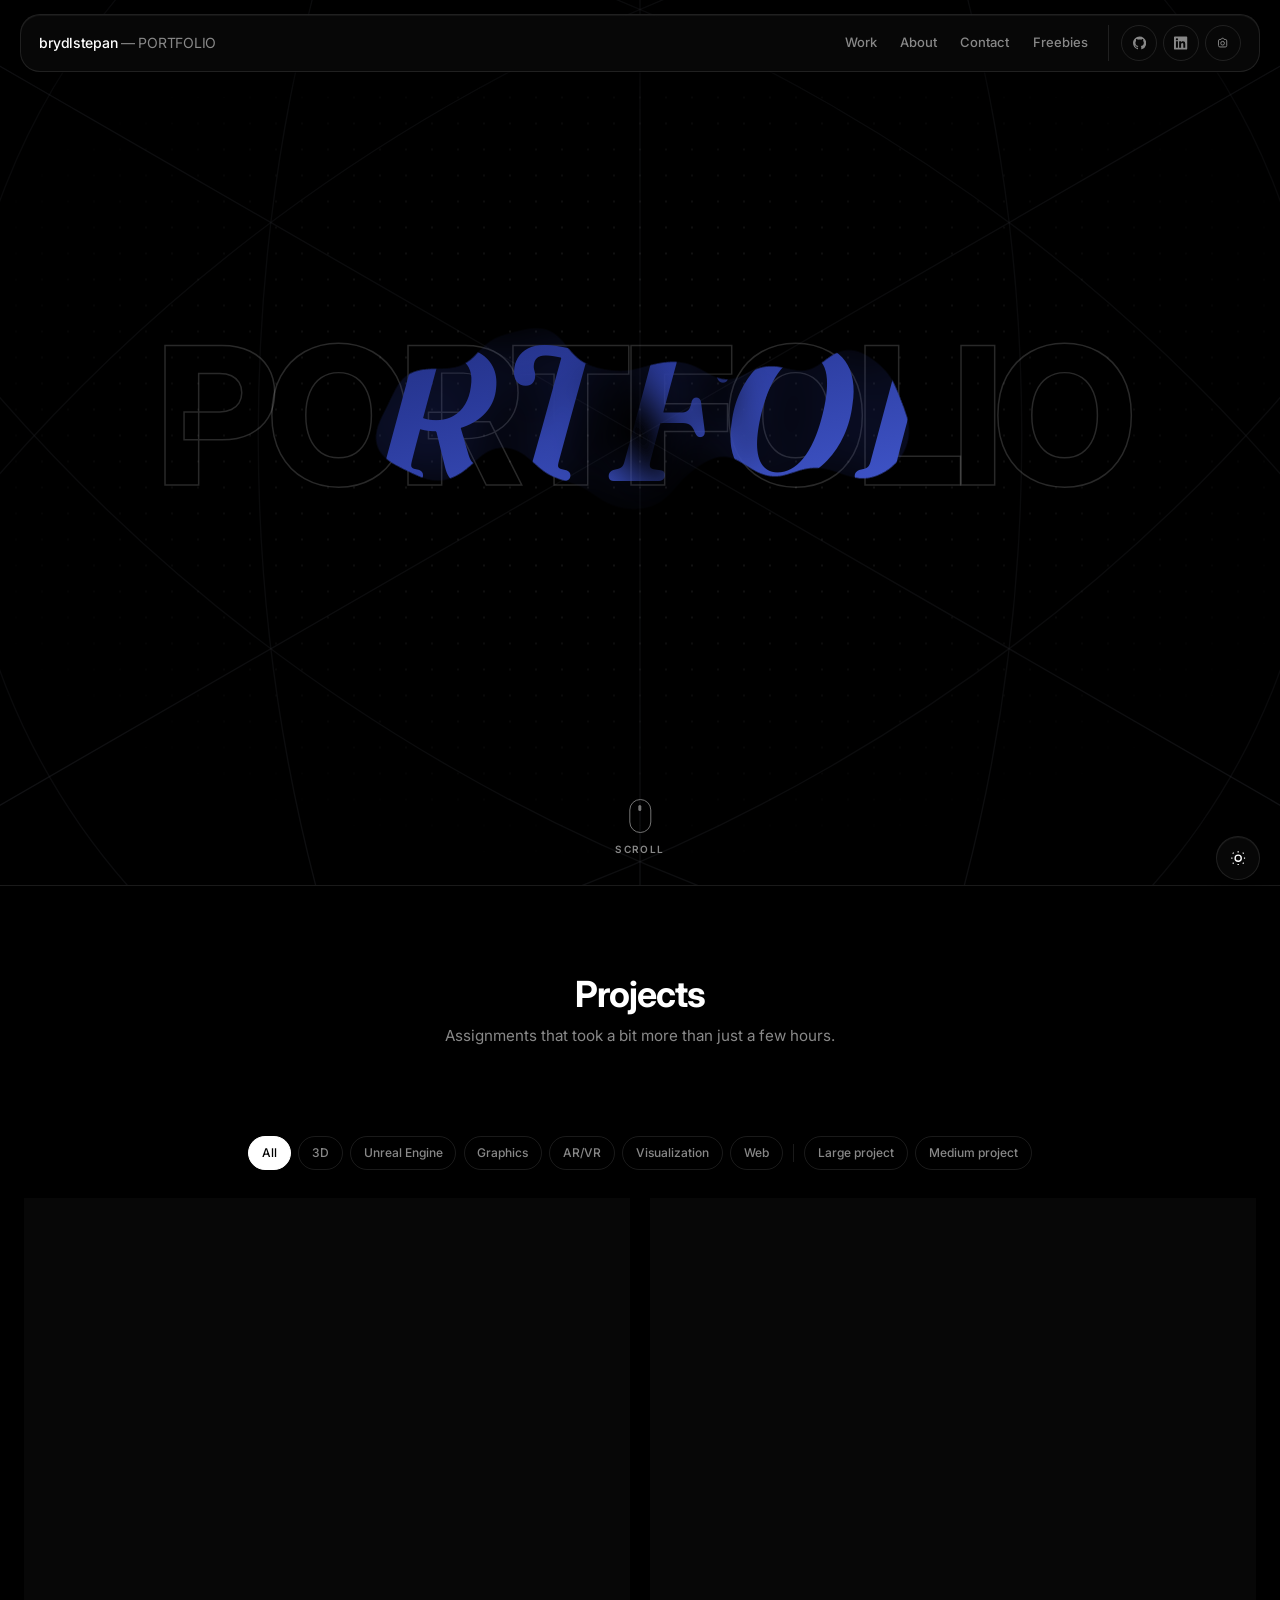
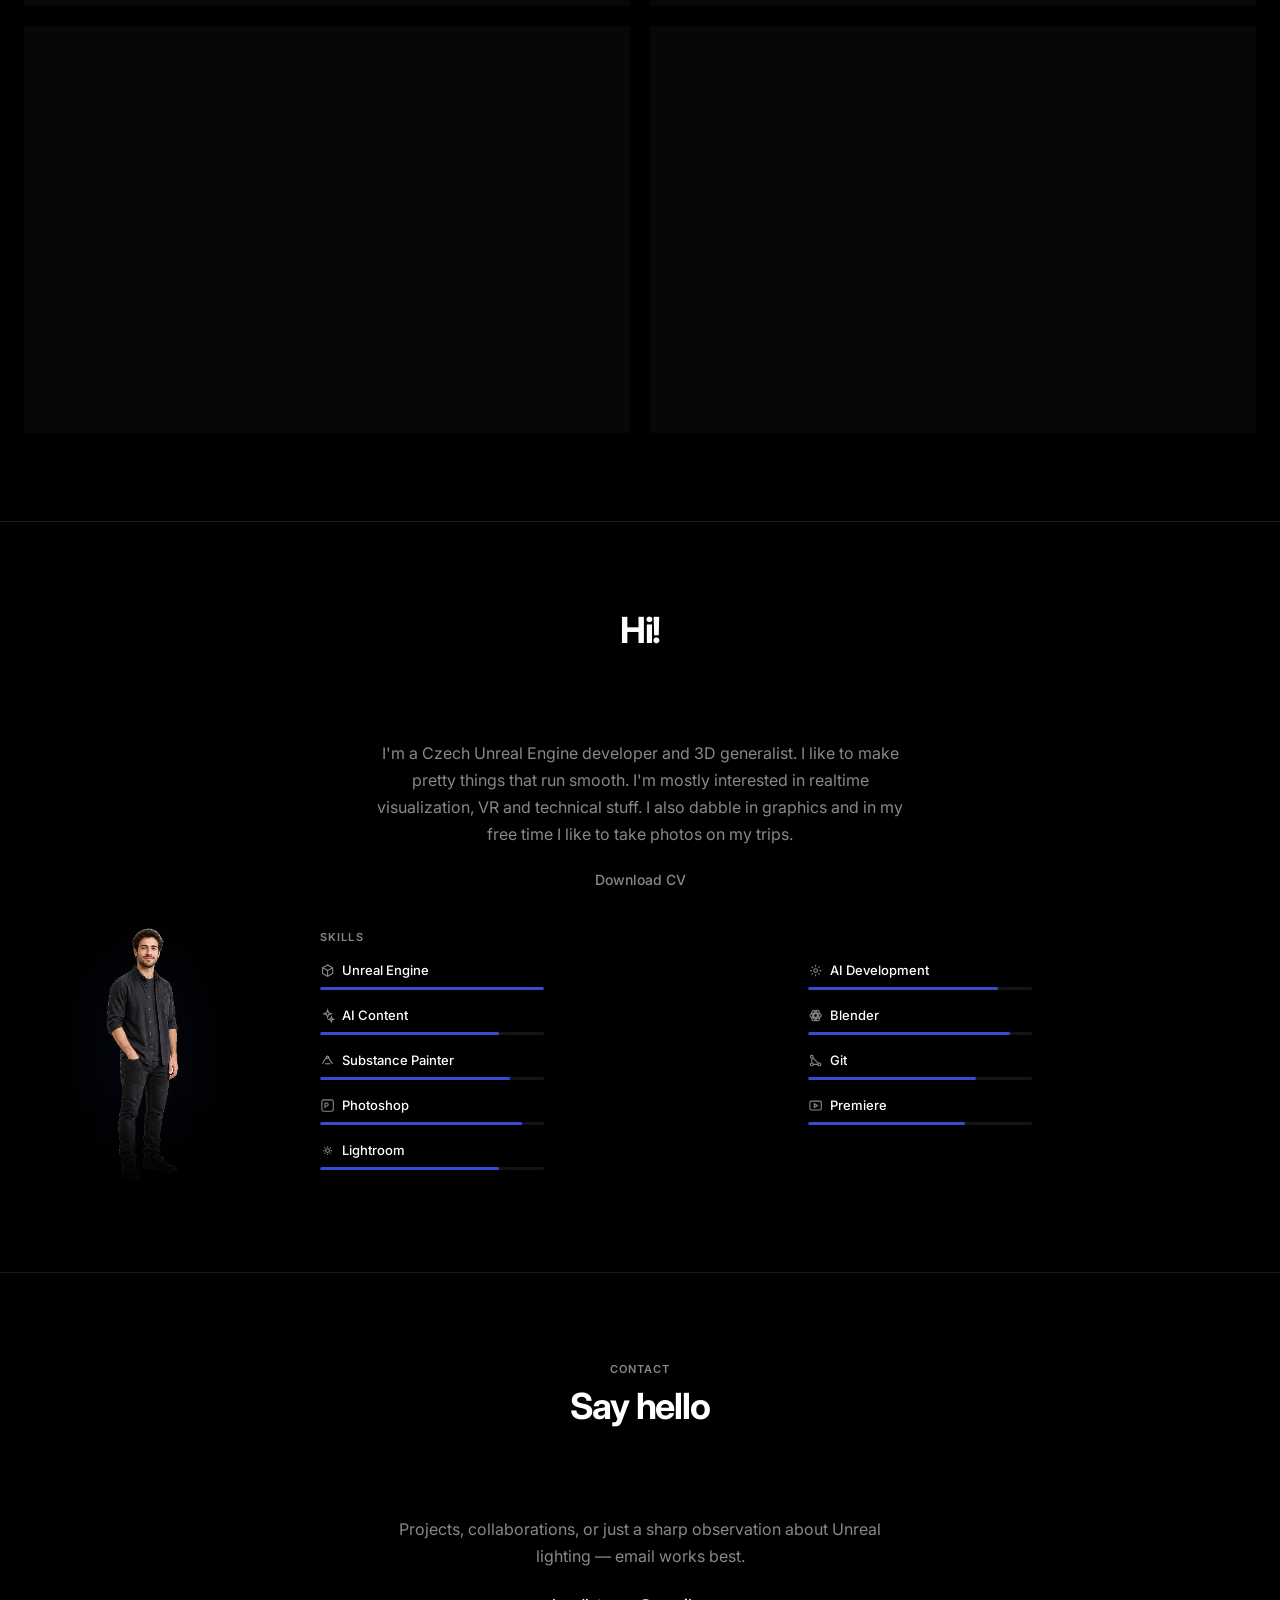
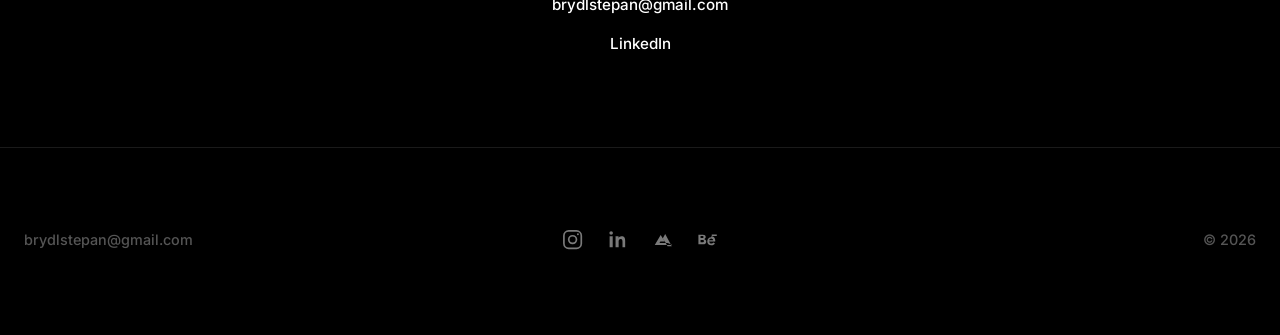
==== index.html @ 5c3b3831 "WIP: static portfolio one-pager with hero oil, fibonacci pulses, and JSON-driven work. Co-authored-b" ====
<!DOCTYPE html>
<html lang="en">
<head>
  <meta charset="UTF-8">
  <meta name="viewport" content="width=device-width, initial-scale=1.0">
  <meta name="description" content="Portfolio of brydlstepan — Unreal Engine Dev / 3D Generalist.">
  <title>brydlstepan — Portfolio</title>
  <link rel="icon" href="data:image/svg+xml,%3Csvg xmlns='http://www.w3.org/2000/svg' viewBox='0 0 32 32'%3E%3Crect width='32' height='32' rx='8' fill='%23fff'/%3E%3Crect x='10' y='10' width='12' height='12' rx='2' fill='%23000'/%3E%3C/svg%3E">
  <link rel="preconnect" href="https://fonts.googleapis.com">
  <link rel="preconnect" href="https://fonts.gstatic.com" crossorigin>
  <link href="https://fonts.googleapis.com/css2?family=Fraunces:ital,opsz,wght@1,144,500;1,144,600;1,144,700&family=Inter:wght@400;500;600;700&display=swap" rel="stylesheet">
  <link rel="stylesheet" href="css/site.css">
  <script>
    try {
      var t = localStorage.getItem("theme");
      if (t === "light" || t === "dark") document.documentElement.setAttribute("data-theme", t);
    } catch (e) {}
  </script>
</head>
<body data-page="home">
  <header class="site-header">
    <div class="site-header__inner">
      <a class="brand" href="index.html" data-bind="brand">brydlstepan <span class="brand__label">— PORTFOLIO</span></a>

      <button class="nav-toggle" type="button" aria-expanded="false" aria-controls="site-nav" aria-label="Menu">
        <span></span>
      </button>

      <nav class="nav" id="site-nav" aria-label="Primary">
        <a href="#work">Work</a>
        <a href="#about">About</a>
        <a href="#contact">Contact</a>
        <a href="freebies.html">Freebies</a>
        <div class="nav__icons">
          <a class="icon-btn" data-social="github" href="#" target="_blank" rel="noopener noreferrer" aria-label="GitHub">
            <svg viewBox="0 0 24 24" fill="currentColor" aria-hidden="true"><path d="M12 0C5.37 0 0 5.37 0 12c0 5.31 3.435 9.795 8.205 11.385.6.105.825-.255.825-.57 0-.285-.015-1.23-.015-2.235-3.015.555-3.795-.735-4.035-1.41-.135-.345-.72-1.41-1.23-1.695-.42-.225-1.02-.78-.015-.795.945-.015 1.62.87 1.845 1.23 1.08 1.815 2.805 1.305 3.495.99.105-.78.42-1.305.765-1.605-2.67-.3-5.46-1.335-5.46-5.925 0-1.305.465-2.385 1.23-3.225-.12-.3-.54-1.53.12-3.18 0 0 1.005-.315 3.3 1.23.96-.27 1.98-.405 3-.405s2.04.135 3 .405c2.295-1.56 3.3-1.23 3.3-1.23.66 1.65.24 2.88.12 3.18.765.84 1.23 1.905 1.23 3.225 0 4.605-2.805 5.625-5.475 5.925.435.375.81 1.095.81 2.22 0 1.605-.015 2.895-.015 3.3 0 .315.225.69.825.57A12.02 12.02 0 0 0 24 12c0-6.63-5.37-12-12-12z"/></svg>
          </a>
          <a class="icon-btn" data-social="linkedin" href="#" target="_blank" rel="noopener noreferrer" aria-label="LinkedIn">
            <svg viewBox="0 0 24 24" fill="currentColor" aria-hidden="true"><path d="M20.447 20.452h-3.554v-5.569c0-1.328-.027-3.037-1.852-3.037-1.853 0-2.136 1.445-2.136 2.939v5.667H9.351V9h3.414v1.561h.046c.477-.9 1.637-1.85 3.37-1.85 3.601 0 4.267 2.37 4.267 5.455v6.286zM5.337 7.433a2.062 2.062 0 0 1-2.063-2.065 2.064 2.064 0 1 1 2.063 2.065zm1.782 13.019H3.555V9h3.564v11.452zM22.225 0H1.771C.792 0 0 .774 0 1.729v20.542C0 23.227.792 24 1.771 24h20.451C23.2 24 24 23.227 24 22.271V1.729C24 .774 23.2 0 22.222 0h.003z"/></svg>
          </a>
          <a class="icon-btn" data-social="photography" href="https://www.instagram.com/roving.shots" target="_blank" rel="noopener noreferrer" aria-label="Photography">
            <svg viewBox="0 0 24 24" fill="none" stroke="currentColor" stroke-width="1.75" aria-hidden="true"><path d="M4.5 8.2A2.7 2.7 0 0 1 7.2 5.5h2.05l.7-1.4A1.4 1.4 0 0 1 11.2 3.4h1.6a1.4 1.4 0 0 1 1.25.7l.7 1.4H16.8A2.7 2.7 0 0 1 19.5 8.2v8.3a2.7 2.7 0 0 1-2.7 2.7H7.2A2.7 2.7 0 0 1 4.5 16.5V8.2z"/><circle cx="12" cy="12.4" r="3.35"/></svg>
          </a>
        </div>
      </nav>
    </div>
  </header>

  <main>
    <section class="hero">
      <svg class="hero-fibonacci" viewBox="-110 -110 220 220" preserveAspectRatio="xMidYMid meet" aria-hidden="true">
        <!-- φ = 1.618034; R = 100; arc r = Rφ; inner = R/φ -->
        <g class="hero-fibonacci__draw" fill="none" stroke-linecap="round" stroke-linejoin="round">
          <g class="hero-fibonacci__phi">
            <circle cx="0" cy="0" r="100"/>
            <circle cx="0" cy="0" r="61.803"/>
            <rect x="-100" y="-61.803" width="200" height="123.607"/>
            <rect x="-61.803" y="-100" width="123.607" height="200"/>
          </g>
          <g class="hero-fibonacci__axes">
            <line x1="0" y1="-100" x2="0" y2="100"/>
            <line x1="-86.603" y1="-50" x2="86.603" y2="50"/>
            <line x1="-86.603" y1="50" x2="86.603" y2="-50"/>
          </g>
          <g class="hero-fibonacci__petals">
            <path d="M 0 -100 A 161.803 161.803 0 0 1 0 100"/>
            <path d="M 0 -100 A 161.803 161.803 0 0 0 0 100"/>
            <g transform="rotate(60)">
              <path d="M 0 -100 A 161.803 161.803 0 0 1 0 100"/>
              <path d="M 0 -100 A 161.803 161.803 0 0 0 0 100"/>
            </g>
            <g transform="rotate(-60)">
              <path d="M 0 -100 A 161.803 161.803 0 0 1 0 100"/>
              <path d="M 0 -100 A 161.803 161.803 0 0 0 0 100"/>
            </g>
          </g>
        </g>
        <!-- Hidden pair paths; ribbons are created in JS so several pairs can run at once -->
        <g class="hero-fibonacci__pulses">
          <g data-pulse-pair="together">
            <line class="hero-fibonacci__pulse-seg" x1="-86.603" y1="-50" x2="86.603" y2="50"/>
            <line class="hero-fibonacci__pulse-seg" x1="-86.603" y1="50" x2="86.603" y2="-50"/>
          </g>
          <g data-pulse-pair="flip">
            <path class="hero-fibonacci__pulse-seg" d="M 0 -100 A 100 100 0 0 1 0 100"/>
            <path class="hero-fibonacci__pulse-seg" d="M 0 -100 A 100 100 0 0 0 0 100"/>
          </g>
          <g data-pulse-pair="flip">
            <path class="hero-fibonacci__pulse-seg" d="M 0 -61.803 A 61.803 61.803 0 0 1 0 61.803"/>
            <path class="hero-fibonacci__pulse-seg" d="M 0 -61.803 A 61.803 61.803 0 0 0 0 61.803"/>
          </g>
          <g data-pulse-pair="flip">
            <path class="hero-fibonacci__pulse-seg" d="M 0 -100 A 161.803 161.803 0 0 1 0 100"/>
            <path class="hero-fibonacci__pulse-seg" d="M 0 -100 A 161.803 161.803 0 0 0 0 100"/>
          </g>
          <g transform="rotate(60)" data-pulse-pair="flip">
            <path class="hero-fibonacci__pulse-seg" d="M 0 -100 A 161.803 161.803 0 0 1 0 100"/>
            <path class="hero-fibonacci__pulse-seg" d="M 0 -100 A 161.803 161.803 0 0 0 0 100"/>
          </g>
          <g transform="rotate(-60)" data-pulse-pair="flip">
            <path class="hero-fibonacci__pulse-seg" d="M 0 -100 A 161.803 161.803 0 0 1 0 100"/>
            <path class="hero-fibonacci__pulse-seg" d="M 0 -100 A 161.803 161.803 0 0 0 0 100"/>
          </g>
          <g data-pulse-pair="flip">
            <line class="hero-fibonacci__pulse-seg" x1="-61.803" y1="-100" x2="-61.803" y2="100"/>
            <line class="hero-fibonacci__pulse-seg" x1="61.803" y1="-100" x2="61.803" y2="100"/>
          </g>
          <g data-pulse-pair="flip">
            <line class="hero-fibonacci__pulse-seg" x1="-100" y1="-61.803" x2="-100" y2="61.803"/>
            <line class="hero-fibonacci__pulse-seg" x1="100" y1="-61.803" x2="100" y2="61.803"/>
          </g>
        </g>
      </svg>
      <div class="hero-grid" aria-hidden="true"></div>
      <svg class="hero-wordmark" id="hero-wordmark" aria-hidden="true">
        <defs>
          <linearGradient id="hero-reveal-grad" x1="0%" y1="0%" x2="100%" y2="100%">
            <stop offset="0%" stop-color="#1a2468"/>
            <stop offset="40%" stop-color="#2a3a9a"/>
            <stop offset="75%" stop-color="#3d52c4"/>
            <stop offset="100%" stop-color="#4a62d8"/>
          </linearGradient>
          <filter id="hero-wind" x="-8%" y="-20%" width="116%" height="140%">
            <feTurbulence
              type="turbulence"
              baseFrequency="0.018 0.006"
              numOctaves="2"
              seed="4"
              result="gust"
            >
              <animate
                attributeName="baseFrequency"
                values="0.014 0.005;0.022 0.008;0.016 0.006;0.014 0.005"
                dur="9s"
                repeatCount="indefinite"
              />
              <animate
                attributeName="seed"
                values="4;9;4"
                dur="14s"
                repeatCount="indefinite"
              />
            </feTurbulence>
            <feDisplacementMap
              in="SourceGraphic"
              in2="gust"
              scale="5"
              xChannelSelector="R"
              yChannelSelector="G"
            />
          </filter>
          <filter id="hero-oil" x="-50%" y="-50%" width="200%" height="200%">
            <feTurbulence type="fractalNoise" baseFrequency="0.02" numOctaves="3" seed="7" result="noise">
              <animate attributeName="baseFrequency" values="0.015;0.028;0.015" dur="18.5s" repeatCount="indefinite"/>
            </feTurbulence>
            <feDisplacementMap in="SourceGraphic" in2="noise" scale="42" xChannelSelector="R" yChannelSelector="G" result="warp"/>
            <feGaussianBlur in="warp" stdDeviation="1.1"/>
          </filter>
          <filter id="hero-goo" x="-60%" y="-60%" width="220%" height="220%">
            <feGaussianBlur in="SourceGraphic" stdDeviation="16" result="blur"/>
            <feColorMatrix in="blur" mode="matrix" values="
              1 0 0 0 0
              0 1 0 0 0
              0 0 1 0 0
              0 0 0 24 -11" result="goo"/>
          </filter>
          <mask id="hero-liquid-mask" maskUnits="userSpaceOnUse">
            <rect class="hero-mask-bg" x="0" y="0" width="100%" height="100%" fill="black"/>
            <g filter="url(#hero-goo)">
              <g filter="url(#hero-oil)" class="hero-oil-mass">
                <circle class="hero-blob" data-rest="0" cx="0" cy="0" r="0" fill="white"/>
                <circle class="hero-blob" data-rest="1" cx="0" cy="0" r="0" fill="white"/>
                <circle class="hero-blob" data-rest="2" cx="0" cy="0" r="0" fill="white"/>
                <circle class="hero-blob" data-rest="3" cx="0" cy="0" r="0" fill="white"/>
                <circle class="hero-blob" data-rest="4" cx="0" cy="0" r="0" fill="white"/>
                <circle class="hero-blob" data-rest="5" cx="0" cy="0" r="0" fill="white"/>
                <circle class="hero-blob" data-rest="6" cx="0" cy="0" r="0" fill="white"/>
                <g class="hero-oil-holes">
                  <g class="hero-hole" data-rest="0">
                    <ellipse cx="0" cy="0" rx="26" ry="22" fill="black" transform="rotate(-10)"/>
                  </g>
                  <g class="hero-hole" data-rest="1">
                    <ellipse cx="0" cy="0" rx="30" ry="26" fill="black" transform="rotate(8)"/>
                  </g>
                  <g class="hero-hole" data-rest="2">
                    <ellipse cx="0" cy="0" rx="22" ry="25" fill="black" transform="rotate(16)"/>
                  </g>
                  <g class="hero-hole" data-rest="3">
                    <ellipse cx="0" cy="0" rx="25" ry="21" fill="black" transform="rotate(-6)"/>
                  </g>
                  <g class="hero-hole" data-rest="4">
                    <ellipse cx="0" cy="0" rx="18" ry="20" fill="black" transform="rotate(12)"/>
                  </g>
                  <g class="hero-hole" data-rest="5">
                    <ellipse cx="0" cy="0" rx="14" ry="12" fill="black" transform="rotate(-18)"/>
                  </g>
                  <g class="hero-hole" data-rest="6">
                    <ellipse cx="0" cy="0" rx="16" ry="19" fill="black" transform="rotate(28)"/>
                  </g>
                  <g class="hero-hole" data-rest="7">
                    <ellipse cx="0" cy="0" rx="20" ry="15" fill="black" transform="rotate(-32)"/>
                  </g>
                </g>
              </g>
            </g>
          </mask>
        </defs>
        <text class="hero-wordmark__base" text-anchor="middle" dominant-baseline="middle">PORTFOLIO</text>
        <text class="hero-wordmark__reveal" text-anchor="middle" dominant-baseline="middle" mask="url(#hero-liquid-mask)" fill="url(#hero-reveal-grad)" filter="url(#hero-wind)">PORTFOLIO</text>
      </svg>
      <a class="hero-scroll" href="#work" aria-label="Scroll to projects">
        <span class="hero-scroll__mouse" aria-hidden="true">
          <span class="hero-scroll__wheel"></span>
        </span>
        <span class="hero-scroll__label">Scroll</span>
      </a>
    </section>

    <section class="section" id="work">
      <div class="wrap">
        <div class="section__head">
          <h2>Projects</h2>
          <p class="section__lede">Assignments that took a bit more than just a few hours.</p>
        </div>

        <div class="filters" id="filters" role="toolbar" aria-label="Filter projects by tag"></div>
        <div class="project-grid" id="project-grid"></div>
        <p class="work-empty" id="work-empty">Nothing in this tag yet — try another, or wait for spare time to invent itself.</p>
      </div>
    </section>

    <section class="section" id="about">
      <div class="wrap">
        <div class="section__head">
          <h2>Hi!</h2>
        </div>
        <div class="about-intro">
          <p class="prose" data-bind="about"></p>
          <a class="about-cv" data-bind="cv" href="assets/cv/Stepan-Brydl-CV.pdf" download>
            Download CV
          </a>
        </div>
        <div class="about-layout">
          <div class="about-portrait">
            <img
              data-bind="portrait"
              src="assets/about/portrait.png"
              alt="Portrait of brydlstepan"
              width="480"
              height="480"
            />
          </div>
          <div class="skills">
            <h3 class="skills__title">Skills</h3>
            <div class="skills-list" id="skills-list"></div>
          </div>
        </div>
      </div>
    </section>

    <section class="section" id="contact">
      <div class="wrap">
        <div class="section__head">
          <span class="eyebrow">Contact</span>
          <h2>Say hello</h2>
        </div>
        <p class="prose" style="margin: 0 auto 1.5rem; text-align: center;">
          Projects, collaborations, or just a sharp observation about Unreal lighting — email works best.
        </p>
        <div class="contact-list" style="align-items: center;">
          <a data-bind="email" href="mailto:brydlstepan@gmail.com">brydlstepan@gmail.com</a>
          <a data-social="linkedin" href="#" target="_blank" rel="noopener noreferrer">LinkedIn</a>
        </div>
      </div>
    </section>
  </main>

  <footer class="site-footer">
    <div class="site-footer__inner">
      <a class="site-footer__email" data-bind="email" href="mailto:brydlstepan@gmail.com">brydlstepan@gmail.com</a>
      <div class="site-footer__social">
        <a class="footer-icon" data-social="instagram" href="#" target="_blank" rel="noopener noreferrer" aria-label="Instagram">
          <svg viewBox="0 0 24 24" fill="none" stroke="currentColor" stroke-width="1.75" aria-hidden="true"><rect x="3" y="3" width="18" height="18" rx="5"/><circle cx="12" cy="12" r="4"/><circle cx="17.5" cy="6.5" r="1" fill="currentColor" stroke="none"/></svg>
        </a>
        <a class="footer-icon" data-social="linkedin" href="#" target="_blank" rel="noopener noreferrer" aria-label="LinkedIn">
          <svg viewBox="0 0 24 24" fill="currentColor" aria-hidden="true"><path d="M6.94 8.5H3.75V20h3.19V8.5zM5.34 7.05a1.85 1.85 0 1 0 0-3.7 1.85 1.85 0 0 0 0 3.7zM20.25 20h-3.18v-5.6c0-1.33-.02-3.04-1.85-3.04-1.86 0-2.14 1.45-2.14 2.94V20H9.9V8.5h3.05v1.57h.04c.43-.8 1.47-1.65 3.02-1.65 3.23 0 3.83 2.13 3.83 4.9V20z"/></svg>
        </a>
        <a class="footer-icon" data-social="artstation" href="#" target="_blank" rel="noopener noreferrer" aria-label="ArtStation">
          <svg viewBox="0 0 24 24" fill="currentColor" aria-hidden="true"><path d="M0 17.72h3.9l6.1-10.56L14.24 14H9.66l-.9 1.56h8.58L22.1 17.72H0zm14.72-3.13 2.46 4.25h4.32L14.72 6.28l-2.47 4.28 2.47 4.03z"/></svg>
        </a>
        <a class="footer-icon" data-social="behance" href="#" target="_blank" rel="noopener noreferrer" aria-label="Behance">
          <svg viewBox="0 0 24 24" fill="currentColor" aria-hidden="true"><path d="M8.86 11.1c.74-.3 1.18-.9 1.18-1.76 0-1.45-1.1-2.34-2.95-2.34H2.5v9.9h4.8c1.95 0 3.3-1 3.3-2.7 0-1.1-.6-1.95-1.74-2.3zM4.7 8.3h1.9c.8 0 1.25.4 1.25 1.05S7.4 10.4 6.5 10.4H4.7V8.3zm2.05 6.5H4.7v-2.5h2.1c.95 0 1.45.45 1.45 1.25s-.55 1.25-1.5 1.25zM15.8 9.45c-2.5 0-4.15 1.75-4.15 4.2 0 2.5 1.6 4.15 4.3 4.15 1.7 0 2.95-.65 3.65-1.85l-1.5-.9c-.45.7-1.2 1.1-2.1 1.1-1.35 0-2.25-.85-2.4-2.15h6.25c.05-.3.1-.7.1-1.05 0-2.4-1.45-4.5-4.15-4.5zm-2.15 3.35c.2-1.2.95-1.95 2.1-1.95 1.2 0 1.9.75 2 1.95h-4.1zM21.5 6.8h-5.2v1.5h5.2V6.8z"/></svg>
        </a>
      </div>
      <span class="site-footer__copy">&copy; <span data-bind="year"></span></span>
    </div>
  </footer>

  <div class="modal" id="project-modal" aria-hidden="true">
    <div class="modal__backdrop"></div>
    <div class="modal__dialog" role="dialog" aria-modal="true" aria-labelledby="modal-title" tabindex="-1">
      <button class="modal__close" type="button" aria-label="Close project">
        <svg viewBox="0 0 24 24" width="16" height="16" fill="none" stroke="currentColor" stroke-width="2" aria-hidden="true"><path d="M6 6l12 12M18 6L6 18"/></svg>
      </button>
      <div class="modal__stage" id="modal-stage"></div>
      <div class="modal__thumbs" id="modal-thumbs"></div>
      <h2 class="modal__title" id="modal-title"></h2>
      <div class="modal__tags" id="modal-tags"></div>
      <div class="modal__meta" id="modal-meta"></div>
      <p class="modal__desc" id="modal-desc"></p>
      <div class="modal__links" id="modal-links"></div>
    </div>
  </div>

  <script src="js/site.js"></script>
  <button class="theme-switch" type="button" aria-label="Switch to light theme">
    <svg class="theme-switch__sun" viewBox="0 0 24 24" fill="none" stroke="currentColor" stroke-width="1.75" aria-hidden="true">
      <circle cx="12" cy="12" r="4"/>
      <path d="M12 3v1.5M12 19.5V21M4.93 4.93l1.06 1.06M18.01 18.01l1.06 1.06M3 12h1.5M19.5 12H21M4.93 19.07l1.06-1.06M18.01 5.99l1.06-1.06"/>
    </svg>
    <svg class="theme-switch__moon" viewBox="0 0 24 24" fill="none" stroke="currentColor" stroke-width="1.75" aria-hidden="true">
      <path d="M20 14.5A8.5 8.5 0 1 1 9.5 4 7 7 0 0 0 20 14.5z"/>
    </svg>
  </button>
</body>
</html>
---- css/site.css ----
*, *::before, *::after {
  box-sizing: border-box;
  margin: 0;
  padding: 0;
}

:root {
  --bg: #000000;
  --surface: #141414;
  --surface-glass: rgba(20, 20, 20, 0.55);
  --text: #ffffff;
  --muted: #888888;
  --border: rgba(255, 255, 255, 0.1);
  --header-bg: rgba(10, 10, 10, 0.78);
  --header-border: rgba(255, 255, 255, 0.1);
  --header-shadow: 0 4px 28px rgba(0, 0, 0, 0.55), inset 0 1px 0 rgba(255, 255, 255, 0.05);
  --nav-bg: rgba(10, 10, 10, 0.96);
  --card-bg: rgba(18, 18, 18, 0.42);
  --card-media: rgba(8, 8, 8, 0.65);
  --hover-fill: rgba(255, 255, 255, 0.06);
  --footer-fg: #555555;
  --footer-icon: #7a7a7a;
  --grid-dot: rgba(255, 255, 255, 0.07);
  --wordmark-stroke: rgba(255, 255, 255, 0.16);
  --modal-scrim: rgba(0, 0, 0, 0.72);
  --radius: 20px;
  --radius-sm: 12px;
  --max: 1280px;
  --glow-r: 55;
  --glow-g: 75;
  --glow-b: 215;
  --accent-r: 55;
  --accent-g: 75;
  --accent-b: 215;
  --header-h: 4.5rem;
  --header-stack: calc(0.85rem + 3.25rem + 1.3rem);
}

html[data-theme="light"] {
  color-scheme: light;
  --bg: #eceef2;
  --surface: #ffffff;
  --surface-glass: rgba(255, 255, 255, 0.72);
  --text: #141416;
  --muted: #5a5a62;
  --border: rgba(20, 20, 28, 0.12);
  --header-bg: rgba(255, 255, 255, 0.82);
  --header-border: rgba(20, 20, 28, 0.1);
  --header-shadow: 0 4px 24px rgba(20, 20, 28, 0.08), inset 0 1px 0 rgba(255, 255, 255, 0.9);
  --nav-bg: rgba(255, 255, 255, 0.96);
  --card-bg: rgba(255, 255, 255, 0.78);
  --card-media: rgba(226, 228, 234, 0.95);
  --hover-fill: rgba(20, 20, 28, 0.05);
  --footer-fg: #7a7a82;
  --footer-icon: #6a6a72;
  --grid-dot: rgba(20, 20, 28, 0.1);
  --wordmark-stroke: rgba(20, 20, 28, 0.18);
  --modal-scrim: rgba(236, 238, 242, 0.72);
  --glow-r: 50;
  --glow-g: 68;
  --glow-b: 190;
  --accent-r: 50;
  --accent-g: 68;
  --accent-b: 190;
}

html {
  color-scheme: dark;
  scroll-behavior: smooth;
  overflow-x: clip;
}

body {
  min-height: 100dvh;
  font-family: "Inter", system-ui, sans-serif;
  background: var(--bg);
  color: var(--text);
  -webkit-font-smoothing: antialiased;
  line-height: 1.5;
}

body.is-locked {
  overflow: hidden;
}

img {
  display: block;
  max-width: 100%;
  height: auto;
}

a {
  color: inherit;
  text-decoration: none;
}

button {
  font: inherit;
  color: inherit;
  background: none;
  border: none;
  cursor: pointer;
}

.sr-only {
  position: absolute;
  width: 1px;
  height: 1px;
  padding: 0;
  margin: -1px;
  overflow: hidden;
  clip: rect(0, 0, 0, 0);
  border: 0;
}

/* ── Header ── */

.site-header {
  position: sticky;
  top: 0;
  z-index: 40;
  padding: 0.85rem 1.25rem 0;
  background: transparent;
  border: none;
}

.site-header__inner {
  max-width: var(--max);
  margin: 0 auto;
  padding: 0.65rem 1.15rem;
  display: flex;
  align-items: center;
  gap: 1rem;
  min-height: 3.25rem;
  position: relative;
  background: var(--header-bg);
  backdrop-filter: blur(20px) saturate(150%);
  -webkit-backdrop-filter: blur(20px) saturate(150%);
  border: 1px solid var(--header-border);
  border-radius: var(--radius);
  box-shadow: var(--header-shadow);
}

.brand {
  font-size: 0.875rem;
  font-weight: 500;
  letter-spacing: -0.02em;
  flex-shrink: 0;
}

.brand__label {
  color: var(--muted);
  font-weight: 400;
}

.nav {
  display: flex;
  align-items: center;
  gap: 0.15rem;
  margin-left: auto;
}

.nav a {
  font-size: 0.8125rem;
  font-weight: 500;
  color: var(--muted);
  padding: 0.4rem 0.65rem;
  border-radius: 999px;
  transition: color 0.2s, background 0.2s;
}

.nav a:hover,
.nav a:focus-visible {
  color: var(--text);
  background: var(--hover-fill);
  outline: none;
}

.nav__icons {
  display: flex;
  align-items: center;
  gap: 0.35rem;
  margin-left: 0.5rem;
  padding-left: 0.75rem;
  border-left: 1px solid var(--border);
}

.icon-btn {
  display: inline-flex;
  align-items: center;
  justify-content: center;
  width: 2.25rem;
  height: 2.25rem;
  border-radius: 999px;
  border: 1px solid var(--border);
  color: var(--muted);
  position: relative;
  z-index: 4;
  transition: color 0.2s, border-color 0.2s, background 0.2s;
}

.icon-btn:hover,
.icon-btn:focus-visible {
  color: var(--text);
  border-color: var(--border);
  background: var(--hover-fill);
  outline: none;
}

.icon-btn svg {
  width: 1rem;
  height: 1rem;
}

.nav-toggle {
  display: none;
  margin-left: auto;
  width: 2.5rem;
  height: 2.5rem;
  border-radius: 999px;
  border: 1px solid var(--border);
  position: relative;
  z-index: 4;
  align-items: center;
  justify-content: center;
}

.nav-toggle span,
.nav-toggle span::before,
.nav-toggle span::after {
  display: block;
  width: 1rem;
  height: 1.5px;
  background: var(--text);
  position: relative;
  transition: transform 0.2s, opacity 0.2s;
}

.nav-toggle span::before,
.nav-toggle span::after {
  content: "";
  position: absolute;
  left: 0;
}

.nav-toggle span::before { top: -5px; }
.nav-toggle span::after { top: 5px; }

.nav-toggle[aria-expanded="true"] span {
  background: transparent;
}

.nav-toggle[aria-expanded="true"] span::before {
  top: 0;
  transform: rotate(45deg);
}

.nav-toggle[aria-expanded="true"] span::after {
  top: 0;
  transform: rotate(-45deg);
}

/* ── Layout ── */

.wrap {
  max-width: var(--max);
  margin: 0 auto;
  padding: 0 1.5rem;
}

.section {
  padding: 5.5rem 0;
  border-bottom: 1px solid var(--border);
}

.section:last-of-type {
  border-bottom: none;
}

.section__head {
  display: flex;
  flex-direction: column;
  align-items: center;
  text-align: center;
  gap: 0.55rem;
  margin-bottom: 5.5rem;
}

.eyebrow {
  display: block;
  font-size: 0.6875rem;
  font-weight: 600;
  letter-spacing: 0.1em;
  text-transform: uppercase;
  color: var(--muted);
  margin-bottom: 0;
}

.section h2 {
  font-size: clamp(1.75rem, 4vw, 2.25rem);
  font-weight: 700;
  letter-spacing: -0.03em;
  line-height: 1.15;
}

.section__lede {
  max-width: none;
  font-size: 0.95rem;
  line-height: 1.55;
  color: var(--muted);
  white-space: nowrap;
}

@media (max-width: 640px) {
  .section__lede {
    white-space: normal;
    max-width: 28ch;
  }
}

/* ── Hero ── */

.hero {
  position: relative;
  isolation: isolate;
  border-bottom: 1px solid var(--border);
  min-height: 100dvh;
  margin-top: calc(-1 * var(--header-stack));
  padding-top: var(--header-stack);
  display: flex;
  align-items: center;
  justify-content: center;
  overflow: hidden;
}

.hero-fibonacci {
  position: absolute;
  inset: -85%;
  z-index: 0;
  width: 270%;
  height: 270%;
  pointer-events: none;
  overflow: visible;
  /* Soft under wordmark, clearer in the ring */
  mask-image: radial-gradient(
    ellipse 78% 62% at 50% 48%,
    rgba(0, 0, 0, 0.35) 0%,
    rgba(0, 0, 0, 0.55) 28%,
    #000 55%,
    rgba(0, 0, 0, 0.65) 72%,
    transparent 90%
  );
  -webkit-mask-image: radial-gradient(
    ellipse 78% 62% at 50% 48%,
    rgba(0, 0, 0, 0.35) 0%,
    rgba(0, 0, 0, 0.55) 28%,
    #000 55%,
    rgba(0, 0, 0, 0.65) 72%,
    transparent 90%
  );
}

.hero-fibonacci__draw {
  opacity: 0.28;
  stroke: rgba(220, 226, 255, 0.42);
  stroke-width: 0.12px;
  vector-effect: non-scaling-stroke;
}

.hero-fibonacci__phi {
  stroke: rgba(220, 226, 255, 0.28);
}

.hero-fibonacci__petals {
  stroke: rgba(220, 226, 255, 0.36);
}

.hero-fibonacci__pulses {
  pointer-events: none;
}

.hero-fibonacci__pulse-seg {
  fill: none;
  stroke: none;
}

.hero-fibonacci__pulse-ribbon {
  fill: #3d52c4;
  stroke: none;
  opacity: 0;
}

html[data-theme="light"] .hero-fibonacci__pulse-ribbon {
  fill: #2a3a9a;
}

html[data-theme="light"] .hero-fibonacci__draw {
  opacity: 0.32;
  stroke: rgba(32, 40, 72, 0.5);
}

.hero-grid {
  --gx: 50%;
  --gy: 50%;
  --grid-glow: 0;
  position: absolute;
  inset: 0;
  z-index: 0;
  pointer-events: none;
  background-image: radial-gradient(var(--grid-dot) 1px, transparent 1px);
  background-size: 26px 26px;
  background-position: center center;
  mask-image: radial-gradient(ellipse 75% 65% at 50% 48%, #000 25%, transparent 78%);
  -webkit-mask-image: radial-gradient(ellipse 75% 65% at 50% 48%, #000 25%, transparent 78%);
}

.hero-grid::after {
  content: "";
  position: absolute;
  inset: 0;
  background-image: radial-gradient(rgba(210, 220, 255, 0.95) 1.15px, transparent 1.15px);
  background-size: 26px 26px;
  background-position: center center;
  opacity: var(--grid-glow);
  mask-image: radial-gradient(
    circle clamp(110px, 20vw, 190px) at var(--gx) var(--gy),
    #000 0%,
    rgba(0, 0, 0, 0.55) 32%,
    transparent 72%
  );
  -webkit-mask-image: radial-gradient(
    circle clamp(110px, 20vw, 190px) at var(--gx) var(--gy),
    #000 0%,
    rgba(0, 0, 0, 0.55) 32%,
    transparent 72%
  );
}

.hero-mask-svg {
  position: absolute;
  inset: 0;
  width: 100%;
  height: 100%;
  pointer-events: none;
  z-index: 0;
}

.hero-wordmark {
  position: absolute;
  inset: 0;
  z-index: 1;
  width: 100%;
  height: 100%;
  pointer-events: none;
  overflow: visible;
}

.hero-wordmark__base,
.hero-wordmark__reveal {
  font-family: "Inter", system-ui, sans-serif;
  font-size: clamp(3.5rem, 16vw, 12rem);
  font-weight: 800;
  letter-spacing: -0.06em;
  text-transform: uppercase;
}

.hero-wordmark__base {
  fill: none;
  stroke: var(--wordmark-stroke);
  stroke-width: 1.5;
  paint-order: stroke fill;
}

.hero-wordmark__reveal {
  font-family: "Fraunces", "Times New Roman", serif;
  font-style: italic;
  font-weight: 600;
  font-optical-sizing: auto;
  font-variation-settings: "SOFT" 80, "WONK" 1, "opsz" 144;
  letter-spacing: 0.02em;
  opacity: 0;
  transition: opacity 0.3s ease;
  filter: drop-shadow(0 0 28px rgba(42, 58, 154, 0.5));
}

.hero-wordmark.is-active .hero-wordmark__reveal {
  opacity: 1;
}

.hero-scroll {
  position: absolute;
  left: 50%;
  bottom: 1.75rem;
  z-index: 2;
  transform: translateX(-50%);
  display: flex;
  flex-direction: column;
  align-items: center;
  gap: 0.55rem;
  color: var(--muted);
  text-decoration: none;
}

.hero-scroll:hover,
.hero-scroll:focus-visible {
  color: var(--text);
  outline: none;
}

.hero-scroll__mouse {
  width: 1.35rem;
  height: 2.15rem;
  border: 1px solid currentColor;
  border-radius: 999px;
  display: flex;
  justify-content: center;
  padding-top: 0.35rem;
  opacity: 0.85;
}

.hero-scroll__wheel {
  width: 0.2rem;
  height: 0.35rem;
  border-radius: 999px;
  background: currentColor;
  animation: hero-scroll-wheel 1.8s ease-in-out infinite;
}

.hero-scroll__label {
  font-size: 0.625rem;
  font-weight: 600;
  letter-spacing: 0.14em;
  text-transform: uppercase;
}

@keyframes hero-scroll-wheel {
  0% { transform: translateY(0); opacity: 1; }
  70% { transform: translateY(0.45rem); opacity: 0; }
  100% { transform: translateY(0); opacity: 0; }
}

@property --glow-r {
  syntax: "<integer>";
  initial-value: 55;
  inherits: false;
}

@property --glow-g {
  syntax: "<integer>";
  initial-value: 75;
  inherits: false;
}

@property --glow-b {
  syntax: "<integer>";
  initial-value: 215;
  inherits: false;
}

@property --accent-r {
  syntax: "<integer>";
  initial-value: 55;
  inherits: false;
}

@property --accent-g {
  syntax: "<integer>";
  initial-value: 75;
  inherits: false;
}

@property --accent-b {
  syntax: "<integer>";
  initial-value: 215;
  inherits: false;
}

@keyframes breathe-color {
  0%, 100% { --glow-r: 55; --glow-g: 75; --glow-b: 215; }
}

@keyframes breathe-accent {
  0%, 100% { --accent-r: 55; --accent-g: 75; --accent-b: 215; }
  50% { --accent-r: 40; --accent-g: 155; --accent-b: 168; }
}

.btn {
  display: inline-flex;
  align-items: center;
  gap: 0.4rem;
  font-size: 0.8125rem;
  font-weight: 600;
  padding: 0.7rem 1.15rem;
  border-radius: 999px;
  border: 1px solid var(--border);
  position: relative;
  z-index: 4;
  transition: background 0.2s, border-color 0.2s;
}

.btn:hover,
.btn:focus-visible {
  background: var(--hover-fill);
  border-color: var(--border);
  outline: none;
}

@keyframes fadeUp {
  from { opacity: 0; transform: translateY(16px); }
  to { opacity: 1; transform: translateY(0); }
}

/* ── Filters ── */

.filters {
  display: flex;
  flex-wrap: wrap;
  align-items: center;
  justify-content: center;
  gap: 0.45rem;
  margin-bottom: 1.75rem;
}

.filter-btn {
  font-size: 0.75rem;
  font-weight: 500;
  padding: 0.45rem 0.8rem;
  border-radius: 999px;
  border: 1px solid var(--border);
  color: var(--muted);
  position: relative;
  z-index: 4;
  transition: color 0.2s, background 0.2s, border-color 0.2s;
}

.filter-btn:hover,
.filter-btn:focus-visible {
  color: var(--text);
  border-color: var(--border);
  outline: none;
}

.filter-btn.is-active {
  color: var(--bg);
  background: var(--text);
  border-color: var(--text);
}

.filter-divider {
  width: 1px;
  height: 1.1rem;
  background: var(--border);
  margin: 0 0.2rem;
}

/* ── Project grid ── */

.project-grid {
  display: grid;
  grid-template-columns: repeat(2, minmax(0, 1fr));
  gap: 1.25rem;
}

.project-card {
  --angle: 135deg;
  --intensity: 0.45;
  --glow-strength: 0.7;
  text-align: left;
  border: none;
  border-radius: var(--radius-sm);
  overflow: hidden;
  background: var(--card-bg);
  backdrop-filter: blur(22px) saturate(150%);
  -webkit-backdrop-filter: blur(22px) saturate(150%);
  transition: transform 0.2s;
  width: 100%;
  position: relative;
  z-index: 4;
  isolation: isolate;
  animation: breathe-accent 10s ease-in-out infinite;
}

.project-card::before {
  content: "";
  position: absolute;
  inset: 0;
  border-radius: inherit;
  padding: 1px;
  background: linear-gradient(
    var(--angle),
    rgba(var(--accent-r), var(--accent-g), var(--accent-b), calc(0.22 + var(--intensity) * 0.28)),
    rgba(255, 255, 255, 0.08) 42%,
    rgba(var(--accent-r), var(--accent-g), var(--accent-b), calc(0.16 + var(--intensity) * 0.2))
  );
  -webkit-mask: linear-gradient(#fff 0 0) content-box, linear-gradient(#fff 0 0);
  -webkit-mask-composite: xor;
  mask: linear-gradient(#fff 0 0) content-box, linear-gradient(#fff 0 0);
  mask-composite: exclude;
  pointer-events: none;
  z-index: 2;
}

.project-card:hover,
.project-card:focus-visible {
  transform: translateY(-2px);
  outline: none;
}

.project-card:hover {
  --intensity: 0.75;
}

.project-card.is-hidden {
  display: none;
}

.project-card__media {
  aspect-ratio: 12 / 5;
  background: var(--card-media);
  overflow: hidden;
  position: relative;
  z-index: 1;
}

.project-card__media img {
  width: 100%;
  height: 100%;
  object-fit: cover;
}

.project-card__body {
  padding: 1.15rem 1.2rem 1.3rem;
  position: relative;
  z-index: 1;
}

.project-card__meta {
  display: flex;
  flex-wrap: wrap;
  gap: 0.35rem;
  margin-bottom: 0.65rem;
}

.tag {
  font-size: 0.625rem;
  font-weight: 600;
  letter-spacing: 0.04em;
  text-transform: uppercase;
  color: var(--muted);
  border: 1px solid var(--border);
  border-radius: 999px;
  padding: 0.2rem 0.5rem;
}

.project-card__title {
  font-size: 1.05rem;
  font-weight: 650;
  letter-spacing: -0.02em;
  margin-bottom: 0.4rem;
}

.project-card__summary {
  font-size: 0.875rem;
  color: var(--muted);
  line-height: 1.55;
}

.project-card__year {
  display: block;
  margin-top: 0.75rem;
  font-size: 0.7rem;
  color: #666;
  letter-spacing: 0.04em;
}

.work-empty {
  display: none;
  padding: 2.5rem 0;
  color: var(--muted);
  font-size: 0.9rem;
}

.work-empty.is-visible {
  display: block;
}

/* ── About / Contact ── */

.about-intro {
  max-width: 42rem;
  margin: 0 auto 2rem;
  text-align: center;
}

.about-intro .prose {
  margin: 0 auto 1.15rem;
}

.about-cv {
  display: inline-block;
  margin-bottom: 0;
  font-size: 0.875rem;
  font-weight: 500;
  color: var(--muted);
  border-bottom: 1px solid transparent;
  padding-bottom: 2px;
  transition: color 0.2s, border-color 0.2s;
}

.about-cv:hover,
.about-cv:focus-visible {
  color: var(--text);
  border-bottom-color: rgba(255, 255, 255, 0.4);
  outline: none;
}

.about-layout {
  display: grid;
  grid-template-columns: minmax(180px, 240px) minmax(0, 1fr);
  gap: 2rem 3.5rem;
  align-items: start;
  width: 100%;
  max-width: none;
  margin: 0;
}

.about-portrait {
  position: relative;
  width: 100%;
  max-width: 240px;
  aspect-ratio: 1 / 1.08;
  overflow: hidden;
  pointer-events: none;
  user-select: none;
  justify-self: start;
}

.about-portrait img {
  width: 100%;
  height: 100%;
  object-fit: cover;
  object-position: center 8%;
  display: block;
  -webkit-mask-image: linear-gradient(
    to bottom,
    #000 0%,
    #000 55%,
    rgba(0, 0, 0, 0.7) 75%,
    rgba(0, 0, 0, 0.25) 90%,
    transparent 100%
  );
  mask-image: linear-gradient(
    to bottom,
    #000 0%,
    #000 55%,
    rgba(0, 0, 0, 0.7) 75%,
    rgba(0, 0, 0, 0.25) 90%,
    transparent 100%
  );
  filter: drop-shadow(0 16px 36px rgba(40, 70, 160, 0.16));
}

.skills {
  margin-top: 0.25rem;
  justify-self: stretch;
  min-width: 0;
}

.skills__title {
  font-size: 0.6875rem;
  font-weight: 600;
  letter-spacing: 0.1em;
  text-transform: uppercase;
  color: var(--muted);
  margin-bottom: 1rem;
}

.skills-list {
  display: grid;
  grid-template-columns: repeat(2, minmax(0, 1fr));
  gap: 1rem 2.5rem;
  max-width: none;
  width: 100%;
}

.skill {
  display: flex;
  flex-direction: column;
  gap: 0.4rem;
}

.skill__label {
  display: inline-flex;
  align-items: center;
  gap: 0.45rem;
  font-size: 0.8125rem;
  font-weight: 500;
  color: var(--text);
}

.skill__icon {
  width: 0.95rem;
  height: 0.95rem;
  flex-shrink: 0;
  color: var(--muted);
}

.skill__icon svg {
  width: 100%;
  height: 100%;
  display: block;
}

.skill__track {
  height: 3px;
  width: 50%;
  min-width: 6.75rem;
  border-radius: 999px;
  background: rgba(255, 255, 255, 0.08);
  overflow: hidden;
}

html[data-theme="light"] .skill__track {
  background: rgba(20, 20, 28, 0.1);
}

.skill__fill {
  height: 100%;
  width: 0;
  border-radius: inherit;
  background: linear-gradient(
    90deg,
    rgb(var(--glow-r), var(--glow-g), var(--glow-b)),
    rgb(var(--accent-r), var(--accent-g), var(--accent-b))
  );
  box-shadow: 0 0 10px rgba(var(--accent-r), var(--accent-g), var(--accent-b), 0.3);
  transition: width 0.9s cubic-bezier(0.22, 1, 0.36, 1);
}

.prose {
  max-width: 54ch;
  font-size: 1rem;
  line-height: 1.7;
  color: var(--muted);
}

.contact-list {
  display: flex;
  flex-direction: column;
  gap: 0.85rem;
  margin-top: 1.5rem;
}

.contact-list a {
  display: inline-flex;
  align-items: center;
  gap: 0.5rem;
  font-size: 0.95rem;
  font-weight: 500;
  width: fit-content;
  border-bottom: 1px solid transparent;
  padding-bottom: 2px;
  transition: border-color 0.2s, color 0.2s;
}

.contact-list a:hover,
.contact-list a:focus-visible {
  border-color: rgba(255, 255, 255, 0.35);
  outline: none;
}

/* ── Freebies ── */

.freebie-grid {
  display: grid;
  grid-template-columns: repeat(2, minmax(0, 1fr));
  gap: 1.25rem;
}

.freebie-card {
  border: 1px solid var(--border);
  border-radius: var(--radius-sm);
  overflow: hidden;
  background: var(--surface);
  display: flex;
  flex-direction: column;
  position: relative;
  z-index: 4;
  transition: border-color 0.2s, transform 0.2s;
}

.freebie-card:hover,
.freebie-card:focus-within {
  border-color: rgba(255, 255, 255, 0.28);
  transform: translateY(-2px);
}

.freebie-card__media {
  aspect-ratio: 16 / 10;
  background: #0a0a0a;
}

.freebie-card__media img {
  width: 100%;
  height: 100%;
  object-fit: cover;
}

.freebie-card__body {
  padding: 1.2rem;
  display: flex;
  flex-direction: column;
  gap: 0.65rem;
  flex: 1;
}

.freebie-card__title {
  font-size: 1.05rem;
  font-weight: 650;
  letter-spacing: -0.02em;
}

.freebie-card__desc {
  font-size: 0.875rem;
  color: var(--muted);
  line-height: 1.55;
  flex: 1;
}

.freebie-card .btn {
  align-self: flex-start;
  margin-top: 0.35rem;
}

.page-hero {
  padding: 3.5rem 0 2rem;
}

.page-hero h1 {
  font-size: clamp(2rem, 5vw, 2.75rem);
  font-weight: 700;
  letter-spacing: -0.035em;
  margin-bottom: 0.85rem;
}

.page-hero p {
  max-width: 48ch;
  color: var(--muted);
  font-size: 0.975rem;
  line-height: 1.65;
}

/* ── Footer ── */

.site-footer {
  padding: 5rem 1.5rem 5.25rem;
  border-top: 1px solid var(--border);
}

.site-footer__inner {
  max-width: var(--max);
  margin: 0 auto;
  display: grid;
  grid-template-columns: 1fr auto 1fr;
  align-items: center;
  gap: 1rem;
}

.site-footer__email,
.site-footer__copy {
  font-size: 0.9rem;
  font-weight: 500;
  color: var(--footer-fg);
}

.site-footer__email {
  justify-self: start;
  transition: color 0.2s;
}

.site-footer__email:hover,
.site-footer__email:focus-visible {
  color: var(--muted);
  outline: none;
}

.site-footer__copy {
  justify-self: end;
}

.site-footer__social {
  display: flex;
  align-items: center;
  gap: 1.35rem;
  justify-self: center;
}

.footer-icon {
  display: inline-flex;
  color: var(--footer-icon);
  transition: color 0.2s, transform 0.2s;
}

.footer-icon:hover,
.footer-icon:focus-visible {
  color: var(--text);
  outline: none;
}

.footer-icon svg {
  width: 1.45rem;
  height: 1.45rem;
  display: block;
}

/* ── Modal ── */

.modal {
  position: fixed;
  inset: 0;
  z-index: 100;
  display: none;
  align-items: center;
  justify-content: center;
  padding: 1.25rem;
}

.modal.is-open {
  display: flex;
}

.modal__backdrop {
  position: absolute;
  inset: 0;
  background: var(--modal-scrim);
  backdrop-filter: blur(8px);
  -webkit-backdrop-filter: blur(8px);
}

.modal__dialog {
  position: relative;
  z-index: 1;
  width: min(860px, 100%);
  max-height: min(92dvh, 920px);
  overflow: auto;
  background: var(--surface);
  border: 1px solid var(--border);
  border-radius: var(--radius);
  padding: 1.25rem;
  outline: none;
}

.modal__close {
  position: absolute;
  top: 0.85rem;
  right: 0.85rem;
  z-index: 4;
  width: 2.25rem;
  height: 2.25rem;
  border-radius: 999px;
  border: 1px solid var(--border);
  background: rgba(0, 0, 0, 0.55);
  display: inline-flex;
  align-items: center;
  justify-content: center;
}

.modal__close:hover,
.modal__close:focus-visible {
  border-color: rgba(255, 255, 255, 0.35);
  outline: none;
}

.modal__stage {
  position: relative;
  aspect-ratio: 16 / 9;
  background: #080808;
  border-radius: var(--radius-sm);
  overflow: hidden;
  margin-bottom: 0.85rem;
}

.modal__stage img,
.modal__stage iframe {
  width: 100%;
  height: 100%;
  object-fit: cover;
  border: 0;
}

.modal__stage iframe {
  object-fit: initial;
}

.video-facade {
  position: absolute;
  inset: 0;
  display: grid;
  place-items: center;
  cursor: pointer;
  border: 0;
  padding: 0;
  width: 100%;
  height: 100%;
  background: #080808;
}

.video-facade img {
  position: absolute;
  inset: 0;
  width: 100%;
  height: 100%;
  object-fit: cover;
  opacity: 0.85;
}

.video-facade__play {
  position: relative;
  z-index: 1;
  width: 4rem;
  height: 4rem;
  border-radius: 999px;
  background: rgba(255, 255, 255, 0.92);
  color: #000;
  display: grid;
  place-items: center;
}

.video-facade__play svg {
  width: 1.25rem;
  height: 1.25rem;
  margin-left: 2px;
}

.modal__thumbs {
  display: flex;
  gap: 0.5rem;
  overflow-x: auto;
  padding-bottom: 0.25rem;
  margin-bottom: 1.25rem;
}

.modal__thumb {
  flex: 0 0 auto;
  width: 5.5rem;
  aspect-ratio: 16 / 10;
  border-radius: 8px;
  overflow: hidden;
  border: 1px solid transparent;
  opacity: 0.65;
  padding: 0;
  position: relative;
}

.modal__thumb img {
  width: 100%;
  height: 100%;
  object-fit: cover;
}

.modal__thumb.is-active,
.modal__thumb:hover,
.modal__thumb:focus-visible {
  opacity: 1;
  border-color: rgba(255, 255, 255, 0.45);
  outline: none;
}

.modal__thumb[data-type="video"]::after {
  content: "";
  position: absolute;
  inset: auto 0.35rem 0.35rem auto;
  width: 0;
  height: 0;
  border-left: 7px solid #fff;
  border-top: 5px solid transparent;
  border-bottom: 5px solid transparent;
  filter: drop-shadow(0 1px 2px rgba(0, 0, 0, 0.6));
}

.modal__title {
  font-size: clamp(1.4rem, 3vw, 1.85rem);
  font-weight: 700;
  letter-spacing: -0.03em;
  margin-bottom: 0.85rem;
  padding-right: 2.5rem;
}

.modal__meta {
  display: flex;
  flex-wrap: wrap;
  gap: 0.75rem 1.25rem;
  margin-bottom: 1rem;
  font-size: 0.8125rem;
  color: var(--muted);
}

.modal__meta strong {
  color: var(--text);
  font-weight: 500;
}

.modal__tags {
  display: flex;
  flex-wrap: wrap;
  gap: 0.35rem;
  margin-bottom: 1rem;
}

.modal__desc {
  font-size: 0.95rem;
  line-height: 1.65;
  color: var(--muted);
  margin-bottom: 1.25rem;
}

.modal__links {
  display: flex;
  flex-wrap: wrap;
  gap: 0.5rem;
}

/* ── Responsive ── */

@media (max-width: 820px) {
  :root {
    --header-stack: calc(0.65rem + 3.25rem + 1.3rem);
  }

  .site-header {
    padding: 0.65rem 0.85rem 0;
  }

  .nav-toggle {
    display: inline-flex;
  }

  .nav {
    display: none;
    position: absolute;
    top: calc(100% + 0.45rem);
    left: 0;
    right: 0;
    flex-direction: column;
    align-items: stretch;
    gap: 0.15rem;
    padding: 0.85rem 1rem 1.1rem;
    background: var(--nav-bg);
    border: 1px solid var(--header-border);
    border-radius: var(--radius-sm);
    box-shadow: var(--header-shadow);
    margin: 0;
  }

  .nav.is-open {
    display: flex;
  }

  .nav a {
    padding: 0.7rem 0.85rem;
  }

  .nav__icons {
    margin: 0.5rem 0 0;
    padding: 0.75rem 0 0;
    border-left: none;
    border-top: 1px solid var(--border);
  }

  .project-grid,
  .freebie-grid {
    grid-template-columns: 1fr;
  }

  .about-layout {
    grid-template-columns: 1fr;
    justify-items: center;
    gap: 1.75rem;
  }

  .about-portrait {
    width: min(100%, 200px);
    justify-self: center;
  }

  .skills {
    justify-self: stretch;
    width: 100%;
  }

  .skills-list {
    grid-template-columns: 1fr;
    max-width: none;
  }

  .skill__track {
    width: 75%;
  }

  .site-footer__inner {
    grid-template-columns: 1fr;
    justify-items: center;
    text-align: center;
    gap: 1.15rem;
  }

  .site-footer__email,
  .site-footer__copy {
    justify-self: center;
  }

  .skill {
    grid-template-columns: unset;
  }
}

main,
.site-footer {
  position: relative;
  z-index: 2;
}

/* ── Theme switch ── */

.theme-switch {
  position: fixed;
  right: 1.25rem;
  bottom: 1.25rem;
  z-index: 50;
  width: 2.75rem;
  height: 2.75rem;
  display: inline-flex;
  align-items: center;
  justify-content: center;
  border-radius: 999px;
  border: 1px solid var(--border);
  background: var(--header-bg);
  color: var(--text);
  backdrop-filter: blur(16px) saturate(140%);
  -webkit-backdrop-filter: blur(16px) saturate(140%);
  box-shadow: var(--header-shadow);
  cursor: pointer;
}

.theme-switch:hover,
.theme-switch:focus-visible {
  background: var(--hover-fill);
  outline: none;
}

.theme-switch svg {
  width: 1.15rem;
  height: 1.15rem;
  display: none;
}

html:not([data-theme="light"]) .theme-switch__sun,
html[data-theme="light"] .theme-switch__moon {
  display: block;
}

html[data-theme="light"] .site-slime {
  mix-blend-mode: multiply;
}

html[data-theme="light"] .site-slime.is-active {
  opacity: 0.4;
}

/* ── Site slime cursor ── */

.site-slime {
  position: fixed;
  top: 0;
  left: 0;
  pointer-events: none;
  z-index: 1;
  overflow: visible;
  opacity: 0;
  transition: opacity 0.35s ease;
  mix-blend-mode: plus-lighter;
}

.site-slime.is-active {
  opacity: 0.72;
}

@media (prefers-reduced-motion: reduce) {
  html { scroll-behavior: auto; }

  *, *::before, *::after {
    animation-duration: 0.01ms !important;
    animation-iteration-count: 1 !important;
    transition-duration: 0.01ms !important;
  }

  .hero-wordmark__reveal {
    opacity: 1;
    transition: none;
  }

  .project-card:hover,
  .freebie-card:hover {
    transform: none;
  }

  .site-slime {
    display: none;
  }
}

@media (pointer: coarse) {
  .site-slime {
    display: none;
  }
}
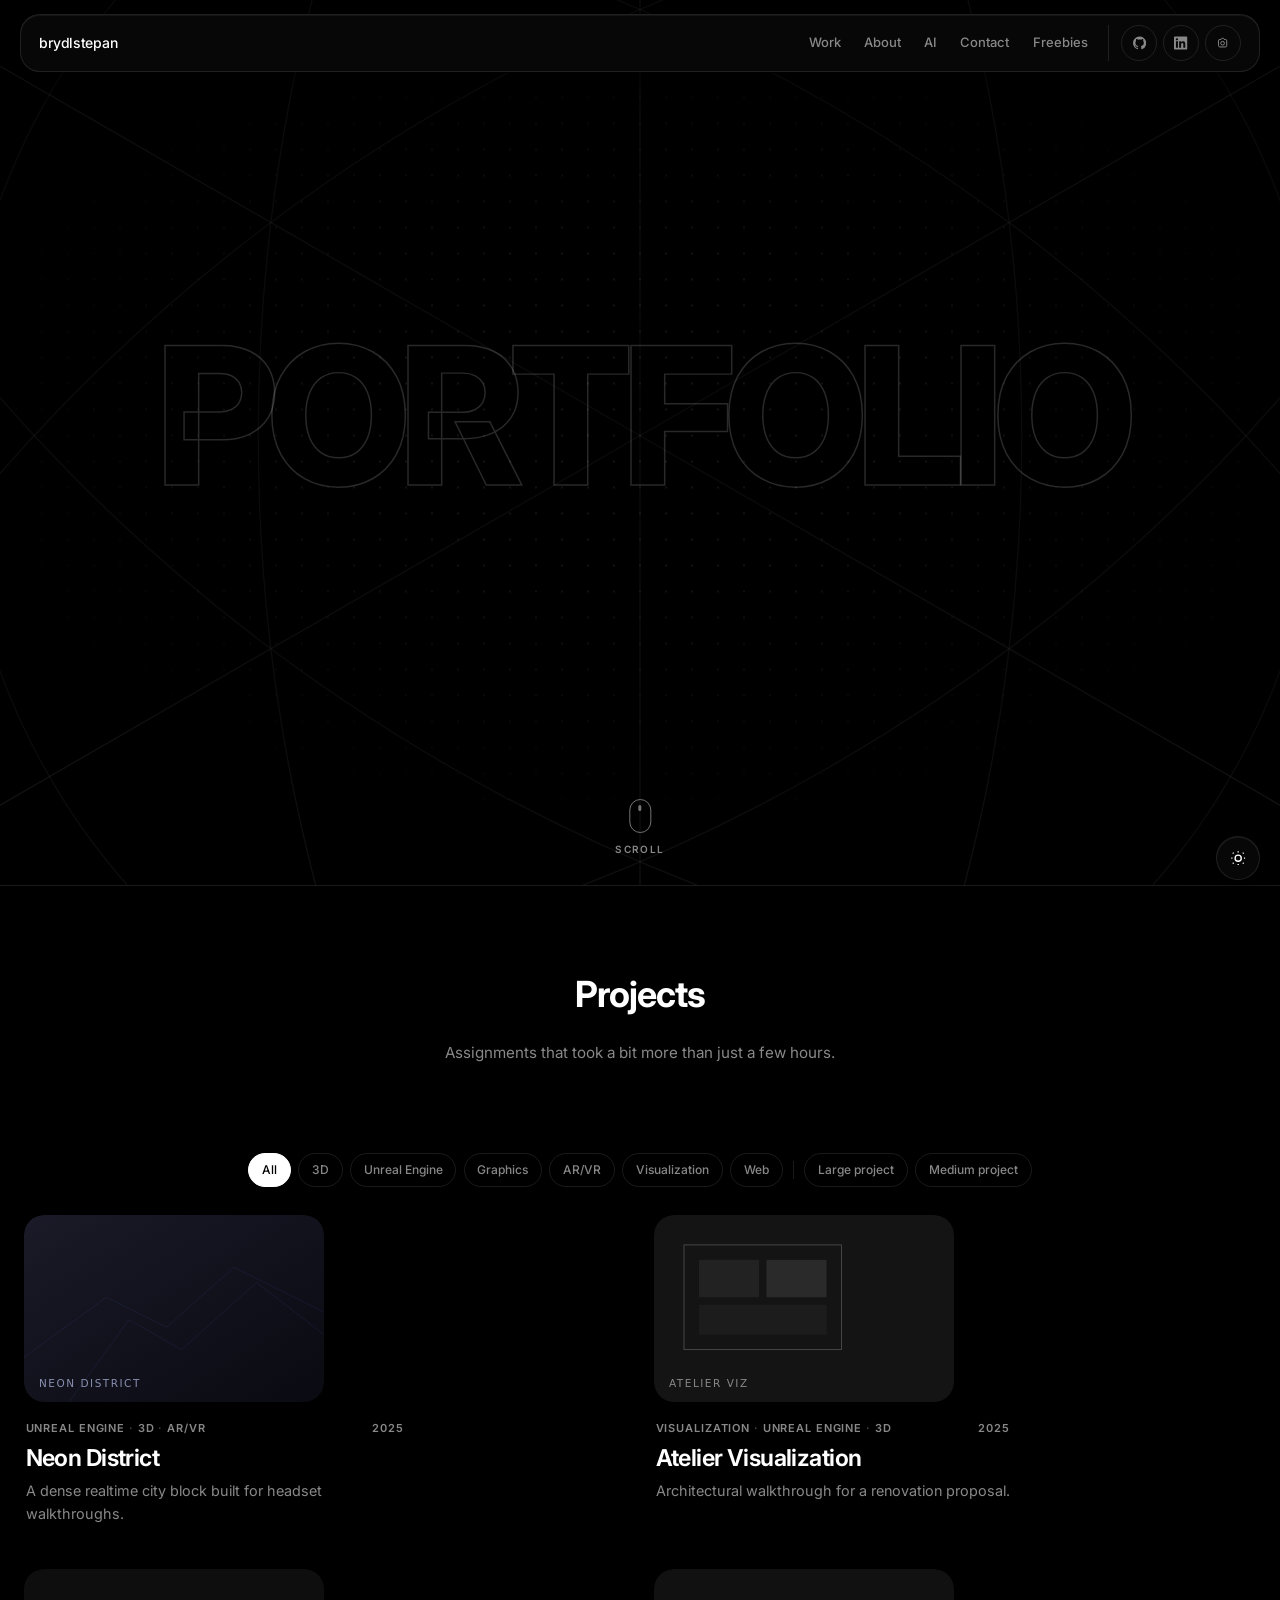
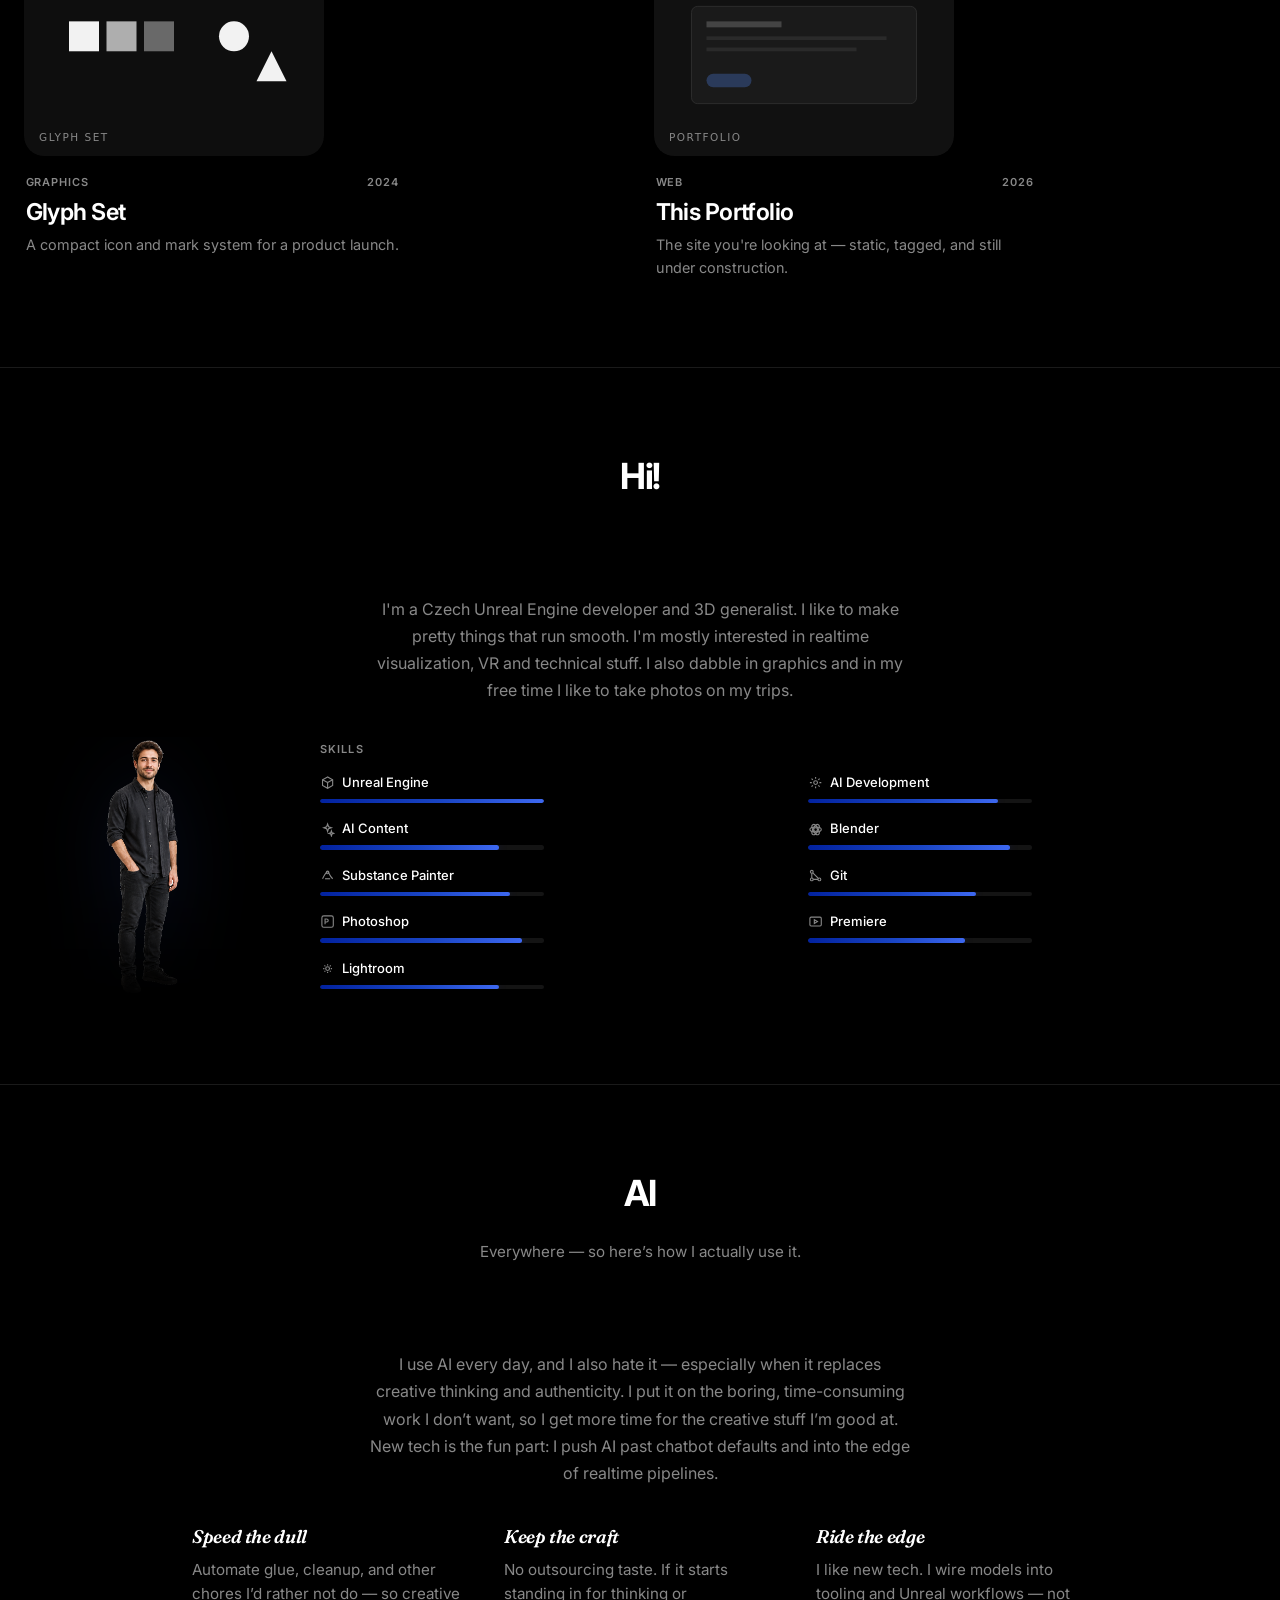
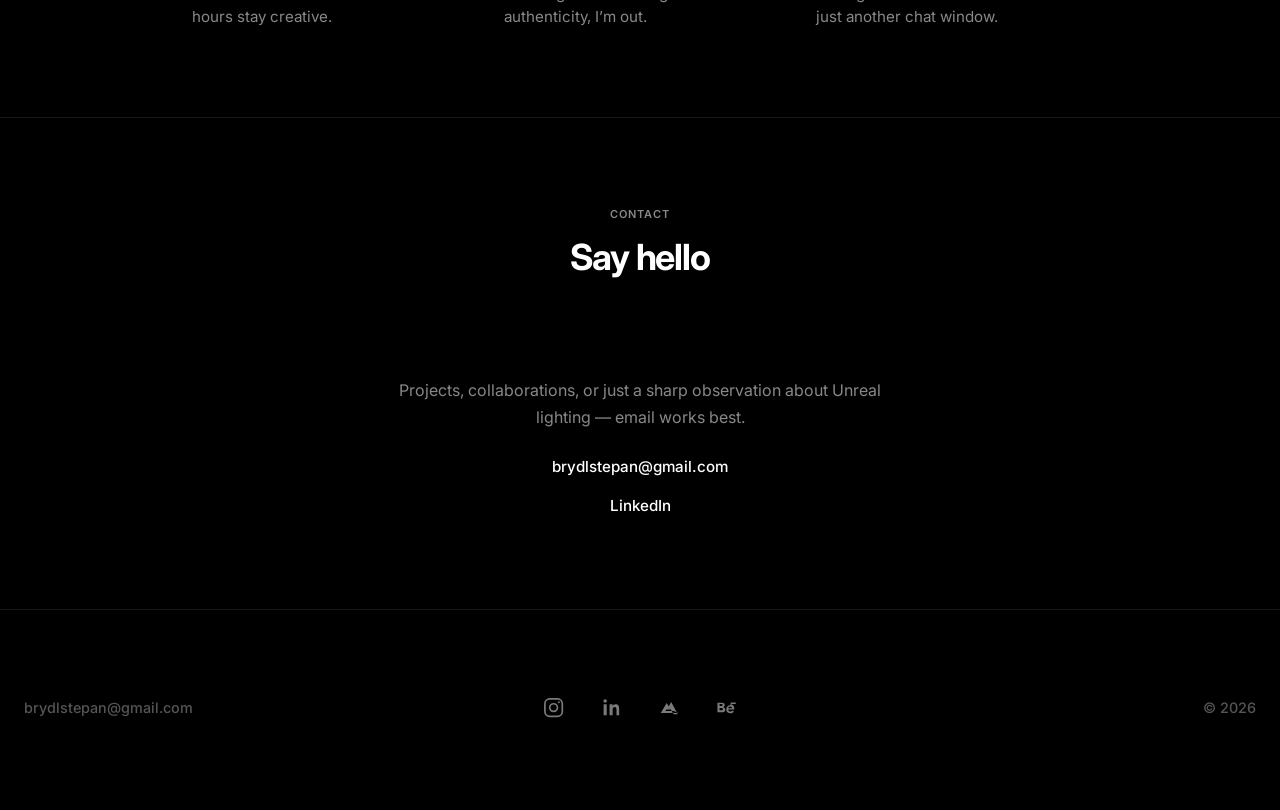
==== commit 9317661b: "Add AI section and expand site slime interactions. Wire section underlines, skill fills, footer icon" ====
--- a/index.html
+++ b/index.html
@@ -20,7 +20,7 @@
 <body data-page="home">
   <header class="site-header">
     <div class="site-header__inner">
-      <a class="brand" href="index.html" data-bind="brand">brydlstepan <span class="brand__label">— PORTFOLIO</span></a>
+      <a class="brand" href="index.html" data-bind="brand">brydlstepan</a>
 
       <button class="nav-toggle" type="button" aria-expanded="false" aria-controls="site-nav" aria-label="Menu">
         <span></span>
@@ -29,6 +29,7 @@
       <nav class="nav" id="site-nav" aria-label="Primary">
         <a href="#work">Work</a>
         <a href="#about">About</a>
+        <a href="#ai">AI</a>
         <a href="#contact">Contact</a>
         <a href="freebies.html">Freebies</a>
         <div class="nav__icons">
@@ -75,50 +76,42 @@
             </g>
           </g>
         </g>
-        <!-- Hidden pair paths; ribbons are created in JS so several pairs can run at once -->
-        <g class="hero-fibonacci__pulses">
-          <g data-pulse-pair="together">
-            <line class="hero-fibonacci__pulse-seg" x1="-86.603" y1="-50" x2="86.603" y2="50"/>
-            <line class="hero-fibonacci__pulse-seg" x1="-86.603" y1="50" x2="86.603" y2="-50"/>
-          </g>
-          <g data-pulse-pair="flip">
-            <path class="hero-fibonacci__pulse-seg" d="M 0 -100 A 100 100 0 0 1 0 100"/>
-            <path class="hero-fibonacci__pulse-seg" d="M 0 -100 A 100 100 0 0 0 0 100"/>
-          </g>
-          <g data-pulse-pair="flip">
-            <path class="hero-fibonacci__pulse-seg" d="M 0 -61.803 A 61.803 61.803 0 0 1 0 61.803"/>
-            <path class="hero-fibonacci__pulse-seg" d="M 0 -61.803 A 61.803 61.803 0 0 0 0 61.803"/>
-          </g>
-          <g data-pulse-pair="flip">
-            <path class="hero-fibonacci__pulse-seg" d="M 0 -100 A 161.803 161.803 0 0 1 0 100"/>
-            <path class="hero-fibonacci__pulse-seg" d="M 0 -100 A 161.803 161.803 0 0 0 0 100"/>
-          </g>
-          <g transform="rotate(60)" data-pulse-pair="flip">
-            <path class="hero-fibonacci__pulse-seg" d="M 0 -100 A 161.803 161.803 0 0 1 0 100"/>
-            <path class="hero-fibonacci__pulse-seg" d="M 0 -100 A 161.803 161.803 0 0 0 0 100"/>
-          </g>
-          <g transform="rotate(-60)" data-pulse-pair="flip">
-            <path class="hero-fibonacci__pulse-seg" d="M 0 -100 A 161.803 161.803 0 0 1 0 100"/>
-            <path class="hero-fibonacci__pulse-seg" d="M 0 -100 A 161.803 161.803 0 0 0 0 100"/>
-          </g>
-          <g data-pulse-pair="flip">
-            <line class="hero-fibonacci__pulse-seg" x1="-61.803" y1="-100" x2="-61.803" y2="100"/>
-            <line class="hero-fibonacci__pulse-seg" x1="61.803" y1="-100" x2="61.803" y2="100"/>
-          </g>
-          <g data-pulse-pair="flip">
-            <line class="hero-fibonacci__pulse-seg" x1="-100" y1="-61.803" x2="-100" y2="61.803"/>
-            <line class="hero-fibonacci__pulse-seg" x1="100" y1="-61.803" x2="100" y2="61.803"/>
+        <!-- One string per contour; mouse pluck draws ribbons in JS -->
+        <g class="hero-fibonacci__strings" fill="none">
+          <circle class="hero-fibonacci__string" data-closed="1" cx="0" cy="0" r="100"/>
+          <circle class="hero-fibonacci__string" data-closed="1" cx="0" cy="0" r="61.803"/>
+          <line class="hero-fibonacci__string" x1="-100" y1="-61.803" x2="100" y2="-61.803"/>
+          <line class="hero-fibonacci__string" x1="-100" y1="61.803" x2="100" y2="61.803"/>
+          <line class="hero-fibonacci__string" x1="-100" y1="-61.803" x2="-100" y2="61.803"/>
+          <line class="hero-fibonacci__string" x1="100" y1="-61.803" x2="100" y2="61.803"/>
+          <line class="hero-fibonacci__string" x1="-61.803" y1="-100" x2="61.803" y2="-100"/>
+          <line class="hero-fibonacci__string" x1="-61.803" y1="100" x2="61.803" y2="100"/>
+          <line class="hero-fibonacci__string" x1="-61.803" y1="-100" x2="-61.803" y2="100"/>
+          <line class="hero-fibonacci__string" x1="61.803" y1="-100" x2="61.803" y2="100"/>
+          <line class="hero-fibonacci__string" x1="0" y1="-100" x2="0" y2="100"/>
+          <line class="hero-fibonacci__string" x1="-86.603" y1="-50" x2="86.603" y2="50"/>
+          <line class="hero-fibonacci__string" x1="-86.603" y1="50" x2="86.603" y2="-50"/>
+          <path class="hero-fibonacci__string" d="M 0 -100 A 161.803 161.803 0 0 1 0 100"/>
+          <path class="hero-fibonacci__string" d="M 0 -100 A 161.803 161.803 0 0 0 0 100"/>
+          <g transform="rotate(60)">
+            <path class="hero-fibonacci__string" d="M 0 -100 A 161.803 161.803 0 0 1 0 100"/>
+            <path class="hero-fibonacci__string" d="M 0 -100 A 161.803 161.803 0 0 0 0 100"/>
+          </g>
+          <g transform="rotate(-60)">
+            <path class="hero-fibonacci__string" d="M 0 -100 A 161.803 161.803 0 0 1 0 100"/>
+            <path class="hero-fibonacci__string" d="M 0 -100 A 161.803 161.803 0 0 0 0 100"/>
           </g>
         </g>
+        <g class="hero-fibonacci__pulses"></g>
       </svg>
       <div class="hero-grid" aria-hidden="true"></div>
       <svg class="hero-wordmark" id="hero-wordmark" aria-hidden="true">
         <defs>
           <linearGradient id="hero-reveal-grad" x1="0%" y1="0%" x2="100%" y2="100%">
-            <stop offset="0%" stop-color="#1a2468"/>
-            <stop offset="40%" stop-color="#2a3a9a"/>
-            <stop offset="75%" stop-color="#3d52c4"/>
-            <stop offset="100%" stop-color="#4a62d8"/>
+            <stop offset="0%" stop-color="#01105a"/>
+            <stop offset="40%" stop-color="#02229F"/>
+            <stop offset="75%" stop-color="#1a45c4"/>
+            <stop offset="100%" stop-color="#3d68f0"/>
           </linearGradient>
           <filter id="hero-wind" x="-8%" y="-20%" width="116%" height="140%">
             <feTurbulence
@@ -219,7 +212,11 @@
     <section class="section" id="work">
       <div class="wrap">
         <div class="section__head">
-          <h2>Projects</h2>
+          <h2 class="section-title">
+            <span class="section-title__base">Projects</span>
+            <span class="section-title__fill" aria-hidden="true">Projects</span>
+            <span class="section-title__underline" aria-hidden="true"></span>
+          </h2>
           <p class="section__lede">Assignments that took a bit more than just a few hours.</p>
         </div>
 
@@ -232,13 +229,14 @@
     <section class="section" id="about">
       <div class="wrap">
         <div class="section__head">
-          <h2>Hi!</h2>
+          <h2 class="section-title">
+            <span class="section-title__base">Hi!</span>
+            <span class="section-title__fill" aria-hidden="true">Hi!</span>
+            <span class="section-title__underline" aria-hidden="true"></span>
+          </h2>
         </div>
         <div class="about-intro">
           <p class="prose" data-bind="about"></p>
-          <a class="about-cv" data-bind="cv" href="assets/cv/Stepan-Brydl-CV.pdf" download>
-            Download CV
-          </a>
         </div>
         <div class="about-layout">
           <div class="about-portrait">
@@ -258,11 +256,30 @@
       </div>
     </section>
 
+    <section class="section" id="ai">
+      <div class="wrap">
+        <div class="section__head">
+          <h2 class="section-title">
+            <span class="section-title__base" data-bind="ai-title">AI</span>
+            <span class="section-title__fill" data-bind="ai-title" aria-hidden="true">AI</span>
+            <span class="section-title__underline" aria-hidden="true"></span>
+          </h2>
+          <p class="section__lede" data-bind="ai-lede"></p>
+        </div>
+        <p class="prose ai-copy" data-bind="ai-text"></p>
+        <div class="ai-list" id="ai-list"></div>
+      </div>
+    </section>
+
     <section class="section" id="contact">
       <div class="wrap">
         <div class="section__head">
           <span class="eyebrow">Contact</span>
-          <h2>Say hello</h2>
+          <h2 class="section-title">
+            <span class="section-title__base">Say hello</span>
+            <span class="section-title__fill" aria-hidden="true">Say hello</span>
+            <span class="section-title__underline" aria-hidden="true"></span>
+          </h2>
         </div>
         <p class="prose" style="margin: 0 auto 1.5rem; text-align: center;">
           Projects, collaborations, or just a sharp observation about Unreal lighting — email works best.
--- a/css/site.css
+++ b/css/site.css
@@ -26,12 +26,14 @@
   --radius: 20px;
   --radius-sm: 12px;
   --max: 1280px;
-  --glow-r: 55;
-  --glow-g: 75;
-  --glow-b: 215;
-  --accent-r: 55;
-  --accent-g: 75;
-  --accent-b: 215;
+  --glow-r: 2;
+  --glow-g: 34;
+  --glow-b: 159;
+  --accent-r: 2;
+  --accent-g: 34;
+  --accent-b: 159;
+  --accent-2: #E0A03A;
+  --accent-2-rgb: 224, 160, 58;
   --header-h: 4.5rem;
   --header-stack: calc(0.85rem + 3.25rem + 1.3rem);
 }
@@ -56,12 +58,14 @@
   --grid-dot: rgba(20, 20, 28, 0.1);
   --wordmark-stroke: rgba(20, 20, 28, 0.18);
   --modal-scrim: rgba(236, 238, 242, 0.72);
-  --glow-r: 50;
-  --glow-g: 68;
-  --glow-b: 190;
-  --accent-r: 50;
-  --accent-g: 68;
-  --accent-b: 190;
+  --glow-r: 2;
+  --glow-g: 34;
+  --glow-b: 159;
+  --accent-r: 2;
+  --accent-g: 34;
+  --accent-b: 159;
+  --accent-2: #C48A2E;
+  --accent-2-rgb: 196, 138, 46;
 }
 
 html {
@@ -282,7 +286,7 @@
   flex-direction: column;
   align-items: center;
   text-align: center;
-  gap: 0.55rem;
+  gap: 0.95rem;
   margin-bottom: 5.5rem;
 }
 
@@ -301,6 +305,77 @@
   font-weight: 700;
   letter-spacing: -0.03em;
   line-height: 1.15;
+}
+
+.section-title {
+  display: inline-grid;
+  justify-items: stretch;
+  align-items: center;
+  margin: 0;
+  row-gap: 0.4rem;
+}
+
+.section-title__base,
+.section-title__fill {
+  grid-area: 1 / 1;
+  justify-self: center;
+}
+
+.section-title__underline {
+  grid-area: 2 / 1;
+  width: 100%;
+  height: 4px;
+  border-radius: 2px;
+  background: transparent;
+  pointer-events: none;
+}
+
+.section-title.is-filling .section-title__base {
+  /* Punch white out where goo fills so no undertone shows through. */
+  -webkit-mask-image: radial-gradient(
+    circle var(--fill-r, 0px) at var(--fill-x, 50%) var(--fill-y, 50%),
+    transparent 62%,
+    #000 88%
+  );
+  mask-image: radial-gradient(
+    circle var(--fill-r, 0px) at var(--fill-x, 50%) var(--fill-y, 50%),
+    transparent 62%,
+    #000 88%
+  );
+}
+
+.section-title__fill {
+  /* Same glyphs as base — no displacement, or white edges bleed through. */
+  color: #1a45c4;
+  background: linear-gradient(
+    125deg,
+    #01105a 0%,
+    #02229f 38%,
+    #1a45c4 72%,
+    #3d68f0 100%
+  );
+  -webkit-background-clip: text;
+  background-clip: text;
+  -webkit-text-fill-color: transparent;
+  /* Slight stroke in fill color covers subpixel gaps against the base. */
+  -webkit-text-stroke: 0.55px #1a45c4;
+  pointer-events: none;
+  opacity: 0;
+  -webkit-mask-image: radial-gradient(
+    circle var(--fill-r, 0px) at var(--fill-x, 50%) var(--fill-y, 50%),
+    #000 62%,
+    transparent 88%
+  );
+  mask-image: radial-gradient(
+    circle var(--fill-r, 0px) at var(--fill-x, 50%) var(--fill-y, 50%),
+    #000 62%,
+    transparent 88%
+  );
+  transition: opacity 0.15s ease;
+}
+
+.section-title.is-filling .section-title__fill {
+  opacity: 1;
 }
 
 .section__lede {
@@ -375,23 +450,24 @@
   stroke: rgba(220, 226, 255, 0.36);
 }
 
+.hero-fibonacci__strings {
+  fill: none;
+  stroke: none;
+  pointer-events: none;
+}
+
 .hero-fibonacci__pulses {
   pointer-events: none;
 }
 
-.hero-fibonacci__pulse-seg {
-  fill: none;
-  stroke: none;
-}
-
 .hero-fibonacci__pulse-ribbon {
-  fill: #3d52c4;
+  fill: #02229F;
   stroke: none;
   opacity: 0;
 }
 
 html[data-theme="light"] .hero-fibonacci__pulse-ribbon {
-  fill: #2a3a9a;
+  fill: #02229F;
 }
 
 html[data-theme="light"] .hero-fibonacci__draw {
@@ -480,7 +556,7 @@
   letter-spacing: 0.02em;
   opacity: 0;
   transition: opacity 0.3s ease;
-  filter: drop-shadow(0 0 28px rgba(42, 58, 154, 0.5));
+  filter: drop-shadow(0 0 28px rgba(var(--accent-r), var(--accent-g), var(--accent-b), 0.5));
 }
 
 .hero-wordmark.is-active .hero-wordmark__reveal {
@@ -541,47 +617,47 @@
 
 @property --glow-r {
   syntax: "<integer>";
-  initial-value: 55;
+  initial-value: 2;
   inherits: false;
 }
 
 @property --glow-g {
   syntax: "<integer>";
-  initial-value: 75;
+  initial-value: 34;
   inherits: false;
 }
 
 @property --glow-b {
   syntax: "<integer>";
-  initial-value: 215;
+  initial-value: 159;
   inherits: false;
 }
 
 @property --accent-r {
   syntax: "<integer>";
-  initial-value: 55;
+  initial-value: 2;
   inherits: false;
 }
 
 @property --accent-g {
   syntax: "<integer>";
-  initial-value: 75;
+  initial-value: 34;
   inherits: false;
 }
 
 @property --accent-b {
   syntax: "<integer>";
-  initial-value: 215;
+  initial-value: 159;
   inherits: false;
 }
 
 @keyframes breathe-color {
-  0%, 100% { --glow-r: 55; --glow-g: 75; --glow-b: 215; }
+  0%, 100% { --glow-r: 2; --glow-g: 34; --glow-b: 159; }
 }
 
 @keyframes breathe-accent {
-  0%, 100% { --accent-r: 55; --accent-g: 75; --accent-b: 215; }
-  50% { --accent-r: 40; --accent-g: 155; --accent-b: 168; }
+  0%, 100% { --accent-r: 2; --accent-g: 34; --accent-b: 159; }
+  50% { --accent-r: 20; --accent-g: 60; --accent-b: 185; }
 }
 
 .btn {
@@ -658,56 +734,26 @@
 .project-grid {
   display: grid;
   grid-template-columns: repeat(2, minmax(0, 1fr));
-  gap: 1.25rem;
+  gap: 2.75rem 1.75rem;
 }
 
 .project-card {
-  --angle: 135deg;
-  --intensity: 0.45;
-  --glow-strength: 0.7;
   text-align: left;
   border: none;
-  border-radius: var(--radius-sm);
-  overflow: hidden;
-  background: var(--card-bg);
-  backdrop-filter: blur(22px) saturate(150%);
-  -webkit-backdrop-filter: blur(22px) saturate(150%);
-  transition: transform 0.2s;
+  background: none;
+  padding: 0;
   width: 100%;
   position: relative;
   z-index: 4;
-  isolation: isolate;
-  animation: breathe-accent 10s ease-in-out infinite;
-}
-
-.project-card::before {
-  content: "";
-  position: absolute;
-  inset: 0;
-  border-radius: inherit;
-  padding: 1px;
-  background: linear-gradient(
-    var(--angle),
-    rgba(var(--accent-r), var(--accent-g), var(--accent-b), calc(0.22 + var(--intensity) * 0.28)),
-    rgba(255, 255, 255, 0.08) 42%,
-    rgba(var(--accent-r), var(--accent-g), var(--accent-b), calc(0.16 + var(--intensity) * 0.2))
-  );
-  -webkit-mask: linear-gradient(#fff 0 0) content-box, linear-gradient(#fff 0 0);
-  -webkit-mask-composite: xor;
-  mask: linear-gradient(#fff 0 0) content-box, linear-gradient(#fff 0 0);
-  mask-composite: exclude;
-  pointer-events: none;
-  z-index: 2;
+  cursor: pointer;
+  display: flex;
+  flex-direction: column;
+  gap: 1.1rem;
 }
 
 .project-card:hover,
 .project-card:focus-visible {
-  transform: translateY(-2px);
   outline: none;
-}
-
-.project-card:hover {
-  --intensity: 0.75;
 }
 
 .project-card.is-hidden {
@@ -715,30 +761,85 @@
 }
 
 .project-card__media {
-  aspect-ratio: 12 / 5;
+  aspect-ratio: 16 / 10;
   background: var(--card-media);
   overflow: hidden;
   position: relative;
   z-index: 1;
+  border-radius: var(--radius);
+  transition: transform 0.25s ease;
+}
+
+.project-card:hover .project-card__media,
+.project-card:focus-visible .project-card__media {
+  transform: translateY(-3px);
 }
 
 .project-card__media img {
   width: 100%;
   height: 100%;
   object-fit: cover;
+  display: block;
+  border-radius: inherit;
 }
 
 .project-card__body {
-  padding: 1.15rem 1.2rem 1.3rem;
+  padding: 0 0.1rem;
   position: relative;
   z-index: 1;
 }
 
+.project-card__head {
+  display: flex;
+  align-items: baseline;
+  justify-content: space-between;
+  gap: 1rem;
+  margin-bottom: 0.55rem;
+}
+
 .project-card__meta {
-  display: flex;
-  flex-wrap: wrap;
-  gap: 0.35rem;
-  margin-bottom: 0.65rem;
+  font-size: 0.6875rem;
+  font-weight: 600;
+  letter-spacing: 0.08em;
+  text-transform: uppercase;
+  color: var(--muted);
+  line-height: 1.4;
+}
+
+.project-card__sep {
+  opacity: 0.55;
+}
+
+.project-card__year {
+  flex-shrink: 0;
+  font-size: 0.6875rem;
+  font-weight: 600;
+  letter-spacing: 0.08em;
+  text-transform: uppercase;
+  color: var(--muted);
+  white-space: nowrap;
+}
+
+.project-card__title {
+  font-size: clamp(1.2rem, 2.2vw, 1.45rem);
+  font-weight: 650;
+  letter-spacing: -0.025em;
+  line-height: 1.2;
+  margin-bottom: 0.45rem;
+  color: var(--text);
+  transition: color 0.25s ease;
+}
+
+.project-card:hover .project-card__title,
+.project-card:focus-visible .project-card__title {
+  color: rgb(var(--accent-r), var(--accent-g), var(--accent-b));
+}
+
+.project-card__summary {
+  font-size: 0.9rem;
+  color: var(--muted);
+  line-height: 1.55;
+  max-width: 42ch;
 }
 
 .tag {
@@ -752,27 +853,6 @@
   padding: 0.2rem 0.5rem;
 }
 
-.project-card__title {
-  font-size: 1.05rem;
-  font-weight: 650;
-  letter-spacing: -0.02em;
-  margin-bottom: 0.4rem;
-}
-
-.project-card__summary {
-  font-size: 0.875rem;
-  color: var(--muted);
-  line-height: 1.55;
-}
-
-.project-card__year {
-  display: block;
-  margin-top: 0.75rem;
-  font-size: 0.7rem;
-  color: #666;
-  letter-spacing: 0.04em;
-}
-
 .work-empty {
   display: none;
   padding: 2.5rem 0;
@@ -782,6 +862,39 @@
 
 .work-empty.is-visible {
   display: block;
+}
+
+/* ── AI ── */
+
+.ai-copy {
+  max-width: 40rem;
+  margin: 0 auto 2.25rem;
+  text-align: center;
+}
+
+.ai-list {
+  display: grid;
+  grid-template-columns: repeat(3, minmax(0, 1fr));
+  gap: 1.75rem 2.5rem;
+  max-width: 56rem;
+  margin: 0 auto;
+}
+
+.ai-item__title {
+  font-family: "Fraunces", "Times New Roman", serif;
+  font-size: 1.15rem;
+  font-weight: 600;
+  font-style: italic;
+  letter-spacing: -0.02em;
+  margin: 0 0 0.45rem;
+  color: var(--text);
+}
+
+.ai-item__text {
+  margin: 0;
+  font-size: 0.95rem;
+  line-height: 1.55;
+  color: var(--muted);
 }
 
 /* ── About / Contact ── */
@@ -793,25 +906,7 @@
 }
 
 .about-intro .prose {
-  margin: 0 auto 1.15rem;
-}
-
-.about-cv {
-  display: inline-block;
-  margin-bottom: 0;
-  font-size: 0.875rem;
-  font-weight: 500;
-  color: var(--muted);
-  border-bottom: 1px solid transparent;
-  padding-bottom: 2px;
-  transition: color 0.2s, border-color 0.2s;
-}
-
-.about-cv:hover,
-.about-cv:focus-visible {
-  color: var(--text);
-  border-bottom-color: rgba(255, 255, 255, 0.4);
-  outline: none;
+  margin: 0 auto;
 }
 
 .about-layout {
@@ -912,7 +1007,7 @@
 }
 
 .skill__track {
-  height: 3px;
+  height: 4.5px;
   width: 50%;
   min-width: 6.75rem;
   border-radius: 999px;
@@ -928,12 +1023,9 @@
   height: 100%;
   width: 0;
   border-radius: inherit;
-  background: linear-gradient(
-    90deg,
-    rgb(var(--glow-r), var(--glow-g), var(--glow-b)),
-    rgb(var(--accent-r), var(--accent-g), var(--accent-b))
-  );
-  box-shadow: 0 0 10px rgba(var(--accent-r), var(--accent-g), var(--accent-b), 0.3);
+  /* Match site-slime-grad stops so goo merge doesn't two-tone. */
+  background: linear-gradient(90deg, #02229f 0%, #1a45c4 55%, #3d68f0 100%);
+  box-shadow: 0 0 8px rgba(2, 34, 159, 0.28);
   transition: width 0.9s cubic-bezier(0.22, 1, 0.36, 1);
 }
 
@@ -1097,6 +1189,11 @@
 
 .footer-icon {
   display: inline-flex;
+  align-items: center;
+  justify-content: center;
+  width: 2.25rem;
+  height: 2.25rem;
+  border-radius: 999px;
   color: var(--footer-icon);
   transition: color 0.2s, transform 0.2s;
 }
@@ -1393,6 +1490,12 @@
     max-width: none;
   }
 
+  .ai-list {
+    grid-template-columns: 1fr;
+    gap: 1.35rem;
+    text-align: center;
+  }
+
   .skill__track {
     width: 75%;
   }
@@ -1499,7 +1602,16 @@
     transition: none;
   }
 
-  .project-card:hover,
+  .section-title__fill {
+    opacity: 0 !important;
+  }
+
+  .section-title.is-filling .section-title__base {
+    -webkit-mask-image: none;
+    mask-image: none;
+  }
+
+  .project-card:hover .project-card__media,
   .freebie-card:hover {
     transform: none;
   }
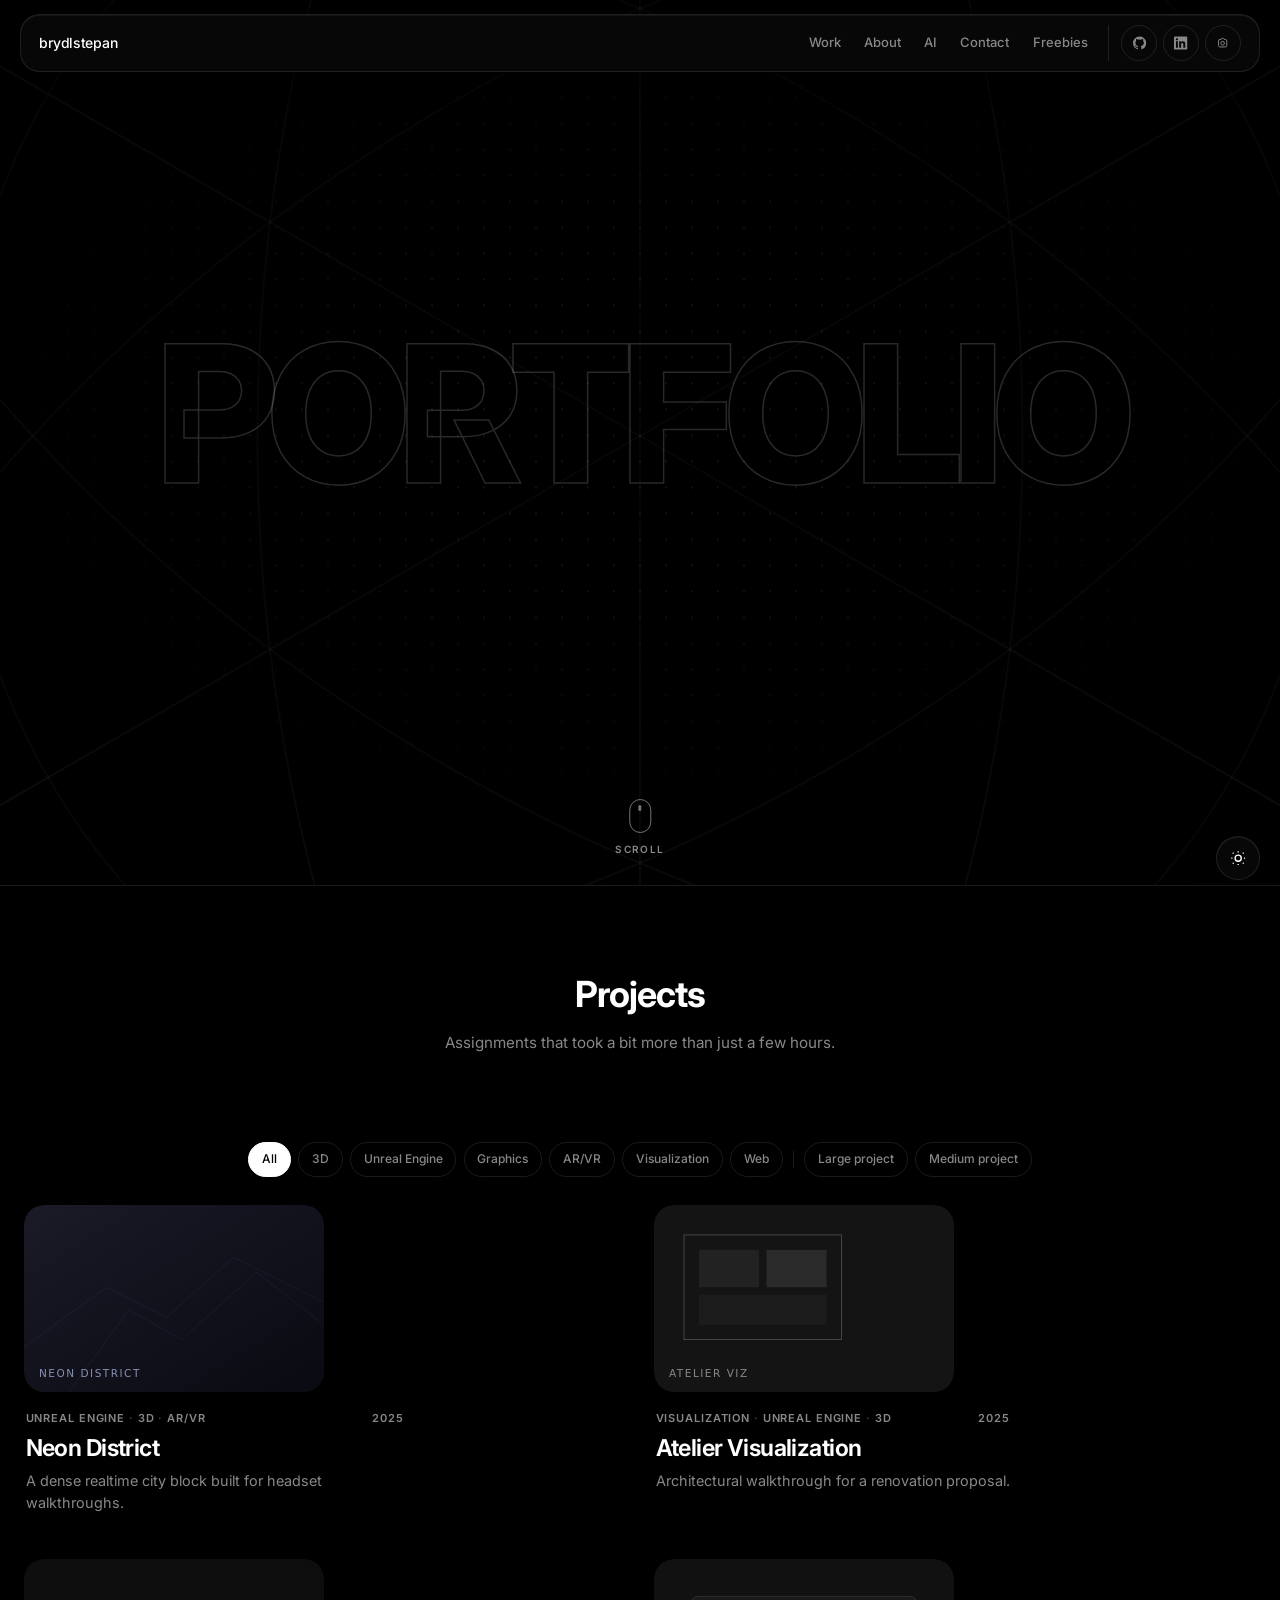
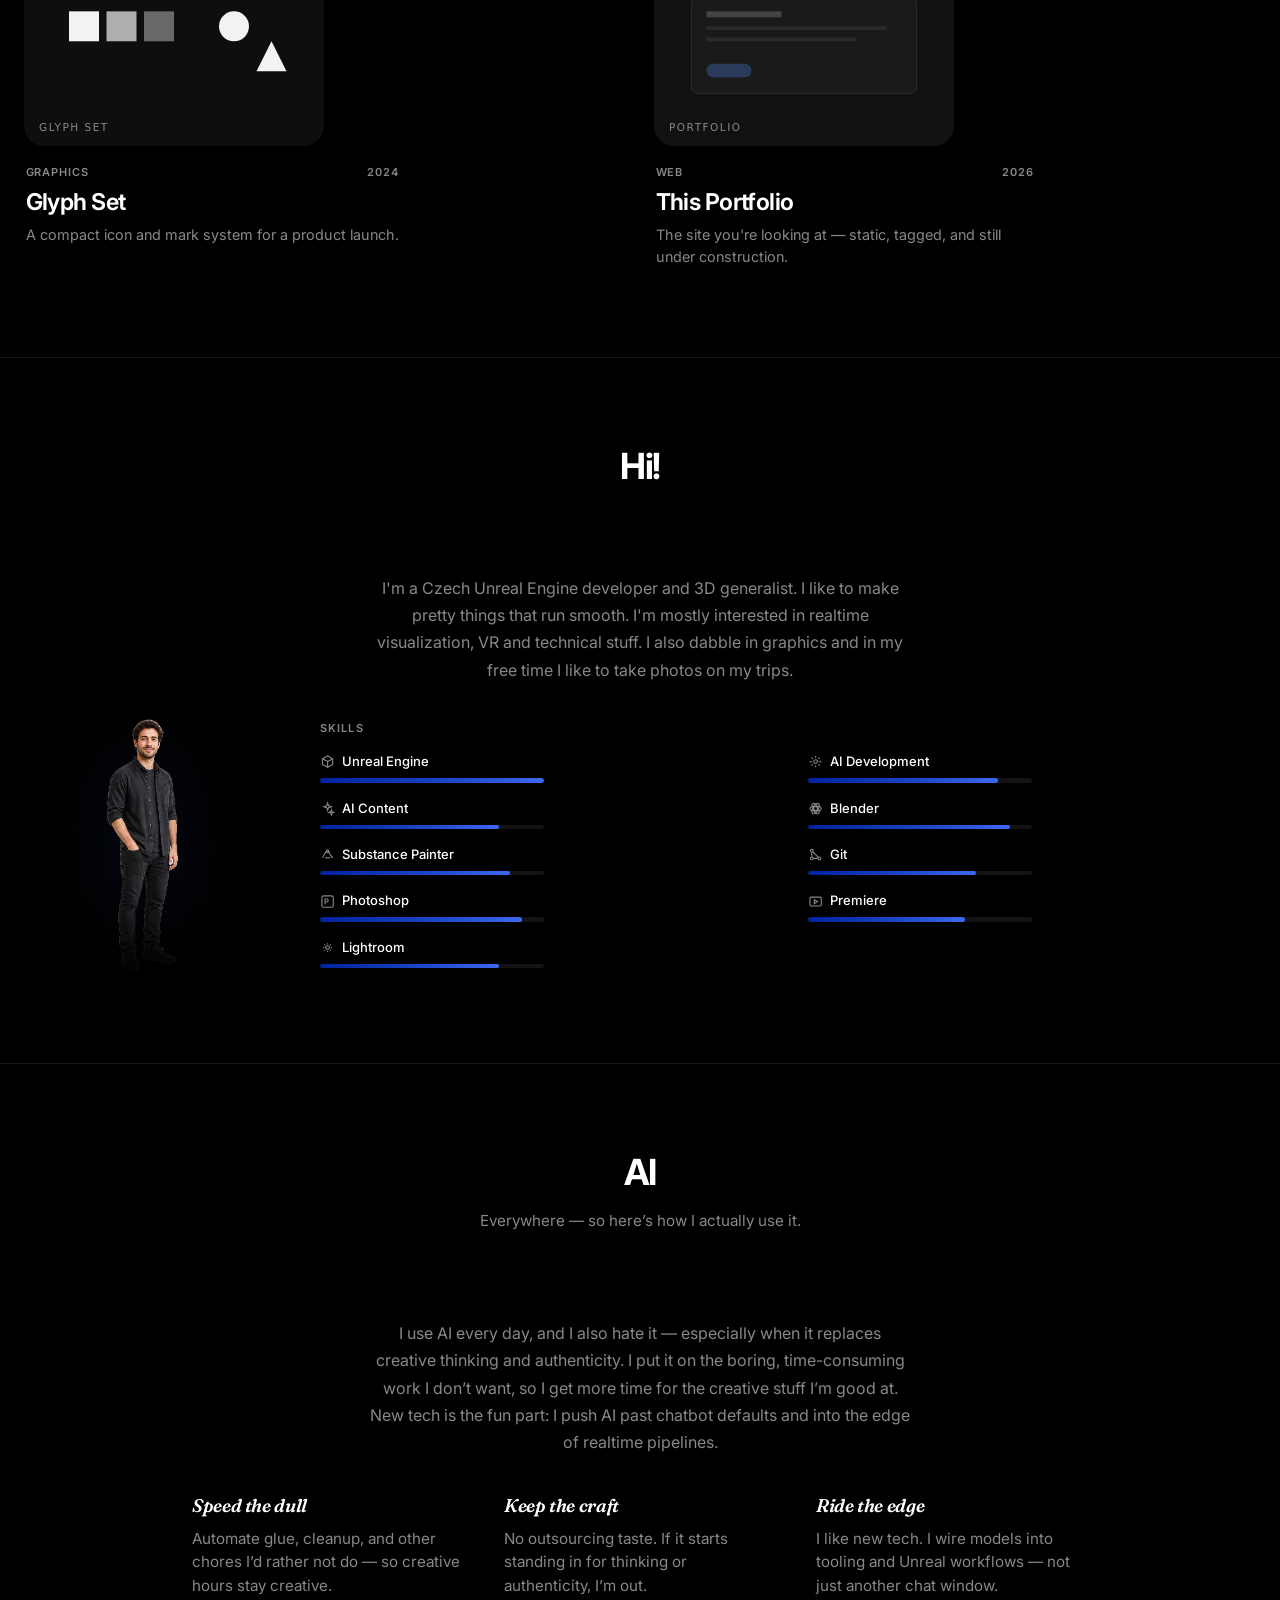
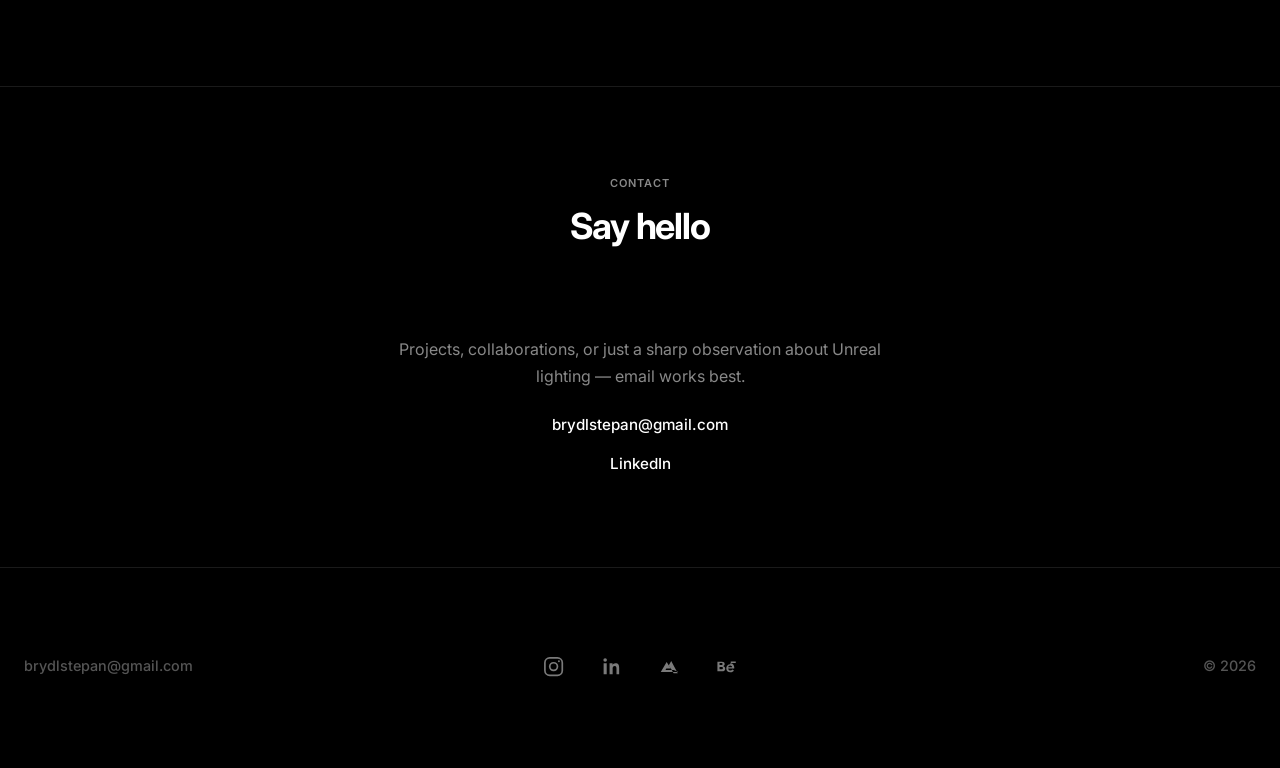
==== commit ff1be83e: "Add hero wordmark parallax and drop heading goo. Scroll eases PORTFOLIO layers up and smaller while " ====
--- a/index.html
+++ b/index.html
@@ -212,11 +212,7 @@
     <section class="section" id="work">
       <div class="wrap">
         <div class="section__head">
-          <h2 class="section-title">
-            <span class="section-title__base">Projects</span>
-            <span class="section-title__fill" aria-hidden="true">Projects</span>
-            <span class="section-title__underline" aria-hidden="true"></span>
-          </h2>
+          <h2>Projects</h2>
           <p class="section__lede">Assignments that took a bit more than just a few hours.</p>
         </div>
 
@@ -229,11 +225,7 @@
     <section class="section" id="about">
       <div class="wrap">
         <div class="section__head">
-          <h2 class="section-title">
-            <span class="section-title__base">Hi!</span>
-            <span class="section-title__fill" aria-hidden="true">Hi!</span>
-            <span class="section-title__underline" aria-hidden="true"></span>
-          </h2>
+          <h2>Hi!</h2>
         </div>
         <div class="about-intro">
           <p class="prose" data-bind="about"></p>
@@ -259,11 +251,7 @@
     <section class="section" id="ai">
       <div class="wrap">
         <div class="section__head">
-          <h2 class="section-title">
-            <span class="section-title__base" data-bind="ai-title">AI</span>
-            <span class="section-title__fill" data-bind="ai-title" aria-hidden="true">AI</span>
-            <span class="section-title__underline" aria-hidden="true"></span>
-          </h2>
+          <h2 data-bind="ai-title">AI</h2>
           <p class="section__lede" data-bind="ai-lede"></p>
         </div>
         <p class="prose ai-copy" data-bind="ai-text"></p>
@@ -275,11 +263,7 @@
       <div class="wrap">
         <div class="section__head">
           <span class="eyebrow">Contact</span>
-          <h2 class="section-title">
-            <span class="section-title__base">Say hello</span>
-            <span class="section-title__fill" aria-hidden="true">Say hello</span>
-            <span class="section-title__underline" aria-hidden="true"></span>
-          </h2>
+          <h2>Say hello</h2>
         </div>
         <p class="prose" style="margin: 0 auto 1.5rem; text-align: center;">
           Projects, collaborations, or just a sharp observation about Unreal lighting — email works best.
--- a/css/site.css
+++ b/css/site.css
@@ -307,77 +307,6 @@
   line-height: 1.15;
 }
 
-.section-title {
-  display: inline-grid;
-  justify-items: stretch;
-  align-items: center;
-  margin: 0;
-  row-gap: 0.4rem;
-}
-
-.section-title__base,
-.section-title__fill {
-  grid-area: 1 / 1;
-  justify-self: center;
-}
-
-.section-title__underline {
-  grid-area: 2 / 1;
-  width: 100%;
-  height: 4px;
-  border-radius: 2px;
-  background: transparent;
-  pointer-events: none;
-}
-
-.section-title.is-filling .section-title__base {
-  /* Punch white out where goo fills so no undertone shows through. */
-  -webkit-mask-image: radial-gradient(
-    circle var(--fill-r, 0px) at var(--fill-x, 50%) var(--fill-y, 50%),
-    transparent 62%,
-    #000 88%
-  );
-  mask-image: radial-gradient(
-    circle var(--fill-r, 0px) at var(--fill-x, 50%) var(--fill-y, 50%),
-    transparent 62%,
-    #000 88%
-  );
-}
-
-.section-title__fill {
-  /* Same glyphs as base — no displacement, or white edges bleed through. */
-  color: #1a45c4;
-  background: linear-gradient(
-    125deg,
-    #01105a 0%,
-    #02229f 38%,
-    #1a45c4 72%,
-    #3d68f0 100%
-  );
-  -webkit-background-clip: text;
-  background-clip: text;
-  -webkit-text-fill-color: transparent;
-  /* Slight stroke in fill color covers subpixel gaps against the base. */
-  -webkit-text-stroke: 0.55px #1a45c4;
-  pointer-events: none;
-  opacity: 0;
-  -webkit-mask-image: radial-gradient(
-    circle var(--fill-r, 0px) at var(--fill-x, 50%) var(--fill-y, 50%),
-    #000 62%,
-    transparent 88%
-  );
-  mask-image: radial-gradient(
-    circle var(--fill-r, 0px) at var(--fill-x, 50%) var(--fill-y, 50%),
-    #000 62%,
-    transparent 88%
-  );
-  transition: opacity 0.15s ease;
-}
-
-.section-title.is-filling .section-title__fill {
-  opacity: 1;
-}
-
 .section__lede {
   max-width: none;
   font-size: 0.95rem;
@@ -416,6 +345,8 @@
   height: 270%;
   pointer-events: none;
   overflow: visible;
+  transform-origin: 50% 48%;
+  will-change: transform;
   /* Soft under wordmark, clearer in the ring */
   mask-image: radial-gradient(
     ellipse 78% 62% at 50% 48%,
@@ -1602,15 +1533,6 @@
     transition: none;
   }
 
-  .section-title__fill {
-    opacity: 0 !important;
-  }
-
-  .section-title.is-filling .section-title__base {
-    -webkit-mask-image: none;
-    mask-image: none;
-  }
-
   .project-card:hover .project-card__media,
   .freebie-card:hover {
     transform: none;
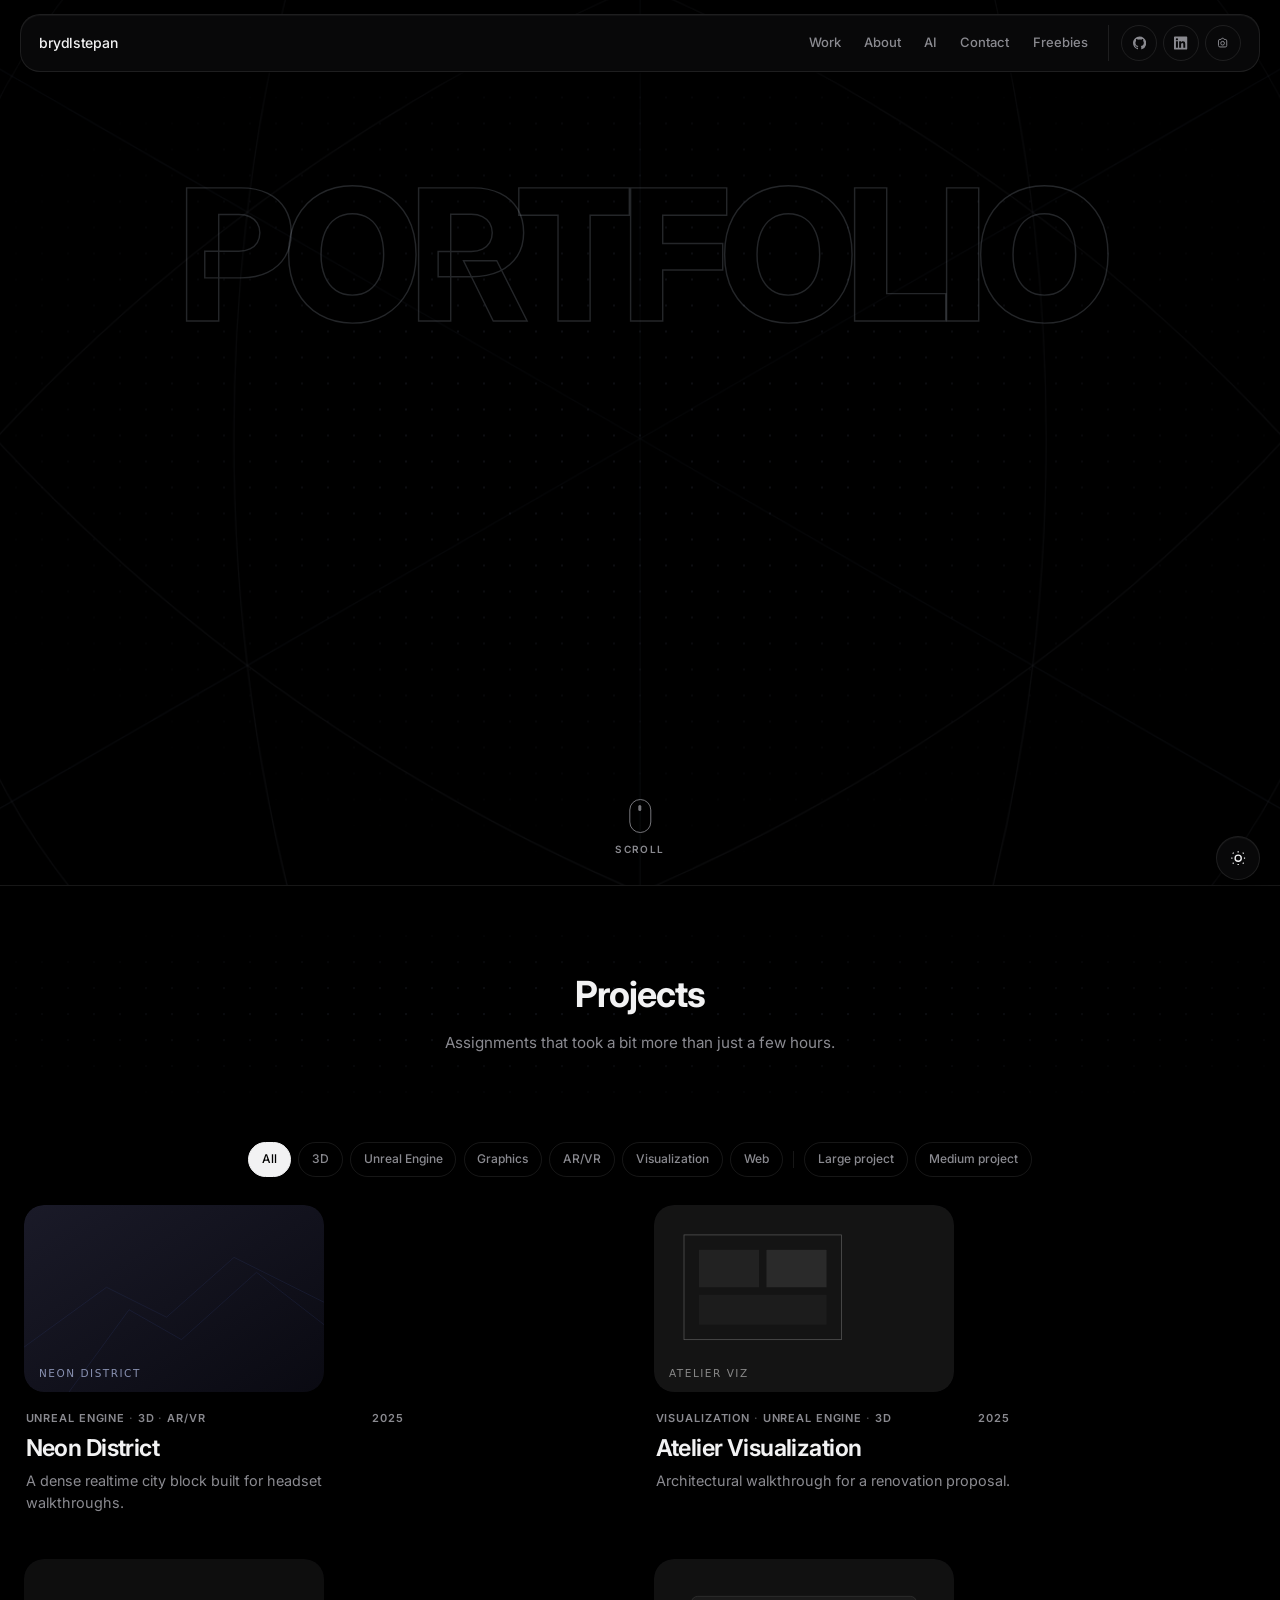
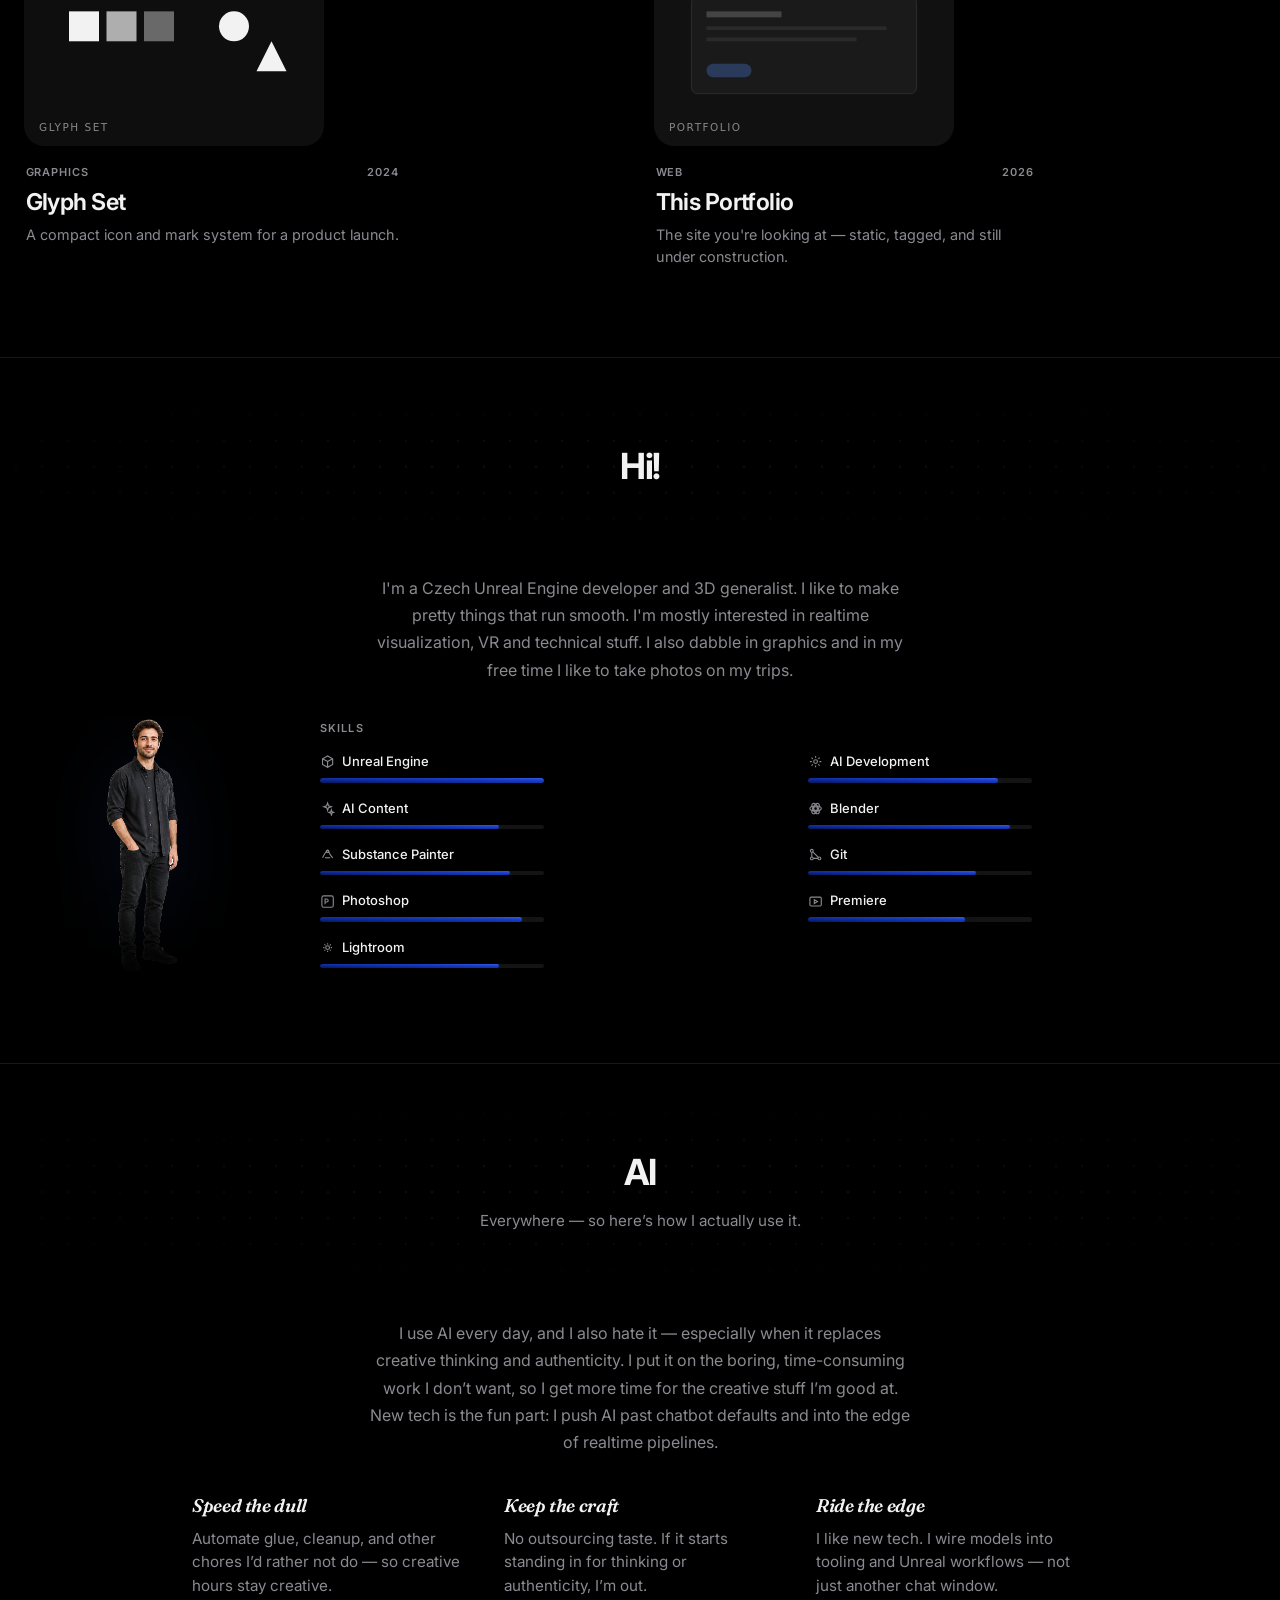
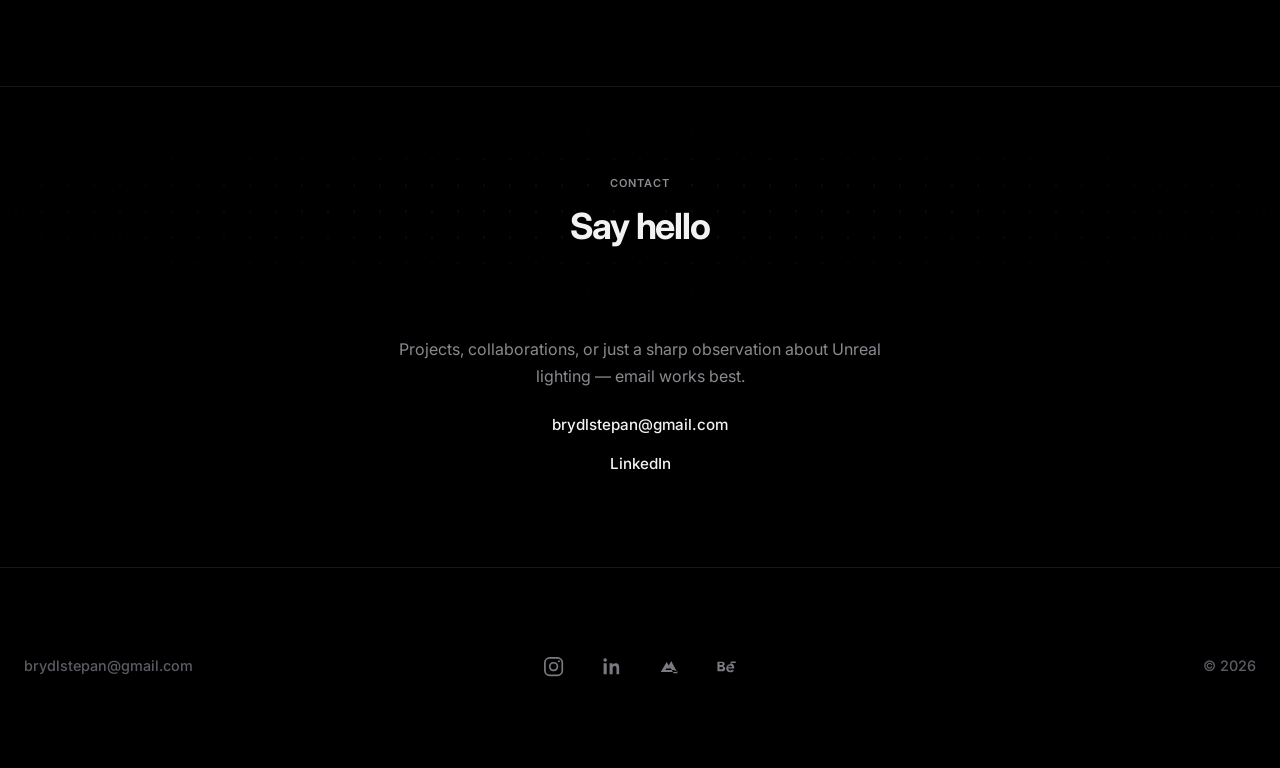
==== commit 4bec3add: "Refine accent palette and add interactive section heading grids. Shift oil, slime, and skills to cob" ====
--- a/index.html
+++ b/index.html
@@ -50,6 +50,13 @@
   <main>
     <section class="hero">
       <svg class="hero-fibonacci" viewBox="-110 -110 220 220" preserveAspectRatio="xMidYMid meet" aria-hidden="true">
+        <defs>
+          <linearGradient id="fib-pulse-grad" x1="100%" y1="0%" x2="0%" y2="100%">
+            <stop offset="0%" stop-color="#e8913a"/>
+            <stop offset="45%" stop-color="#3558e6"/>
+            <stop offset="100%" stop-color="#091650"/>
+          </linearGradient>
+        </defs>
         <!-- φ = 1.618034; R = 100; arc r = Rφ; inner = R/φ -->
         <g class="hero-fibonacci__draw" fill="none" stroke-linecap="round" stroke-linejoin="round">
           <g class="hero-fibonacci__phi">
@@ -107,11 +114,11 @@
       <div class="hero-grid" aria-hidden="true"></div>
       <svg class="hero-wordmark" id="hero-wordmark" aria-hidden="true">
         <defs>
-          <linearGradient id="hero-reveal-grad" x1="0%" y1="0%" x2="100%" y2="100%">
-            <stop offset="0%" stop-color="#01105a"/>
-            <stop offset="40%" stop-color="#02229F"/>
-            <stop offset="75%" stop-color="#1a45c4"/>
-            <stop offset="100%" stop-color="#3d68f0"/>
+          <linearGradient id="hero-reveal-grad" x1="100%" y1="0%" x2="0%" y2="100%">
+            <stop offset="0%" stop-color="#3558e6"/>
+            <stop offset="35%" stop-color="#1a3cbe"/>
+            <stop offset="70%" stop-color="#0e2a96"/>
+            <stop offset="100%" stop-color="#091650"/>
           </linearGradient>
           <filter id="hero-wind" x="-8%" y="-20%" width="116%" height="140%">
             <feTurbulence
@@ -124,20 +131,17 @@
               <animate
                 attributeName="baseFrequency"
                 values="0.014 0.005;0.022 0.008;0.016 0.006;0.014 0.005"
-                dur="9s"
+                dur="12s"
                 repeatCount="indefinite"
-              />
-              <animate
-                attributeName="seed"
-                values="4;9;4"
-                dur="14s"
-                repeatCount="indefinite"
+                calcMode="spline"
+                keySplines="0.4 0 0.2 1; 0.4 0 0.2 1; 0.4 0 0.2 1"
+                keyTimes="0;0.33;0.66;1"
               />
             </feTurbulence>
             <feDisplacementMap
               in="SourceGraphic"
               in2="gust"
-              scale="5"
+              scale="3.5"
               xChannelSelector="R"
               yChannelSelector="G"
             />
@@ -199,7 +203,7 @@
           </mask>
         </defs>
         <text class="hero-wordmark__base" text-anchor="middle" dominant-baseline="middle">PORTFOLIO</text>
-        <text class="hero-wordmark__reveal" text-anchor="middle" dominant-baseline="middle" mask="url(#hero-liquid-mask)" fill="url(#hero-reveal-grad)" filter="url(#hero-wind)">PORTFOLIO</text>
+        <text class="hero-wordmark__reveal" text-anchor="middle" dominant-baseline="middle" mask="url(#hero-liquid-mask)" fill="url(#hero-reveal-grad)">PORTFOLIO</text>
       </svg>
       <a class="hero-scroll" href="#work" aria-label="Scroll to projects">
         <span class="hero-scroll__mouse" aria-hidden="true">
--- a/css/site.css
+++ b/css/site.css
@@ -6,34 +6,47 @@
 
 :root {
   --bg: #000000;
-  --surface: #141414;
-  --surface-glass: rgba(20, 20, 20, 0.55);
-  --text: #ffffff;
-  --muted: #888888;
-  --border: rgba(255, 255, 255, 0.1);
-  --header-bg: rgba(10, 10, 10, 0.78);
-  --header-border: rgba(255, 255, 255, 0.1);
-  --header-shadow: 0 4px 28px rgba(0, 0, 0, 0.55), inset 0 1px 0 rgba(255, 255, 255, 0.05);
-  --nav-bg: rgba(10, 10, 10, 0.96);
-  --card-bg: rgba(18, 18, 18, 0.42);
-  --card-media: rgba(8, 8, 8, 0.65);
-  --hover-fill: rgba(255, 255, 255, 0.06);
-  --footer-fg: #555555;
-  --footer-icon: #7a7a7a;
-  --grid-dot: rgba(255, 255, 255, 0.07);
-  --wordmark-stroke: rgba(255, 255, 255, 0.16);
-  --modal-scrim: rgba(0, 0, 0, 0.72);
+  --surface: #121214;
+  --surface-glass: rgba(14, 14, 16, 0.58);
+  --text: #f2f2f3;
+  --muted: #8a8a90;
+  --border: rgba(255, 255, 255, 0.09);
+  --header-bg: rgba(10, 10, 12, 0.82);
+  --header-border: rgba(255, 255, 255, 0.09);
+  --header-shadow: 0 4px 28px rgba(0, 0, 0, 0.6), inset 0 1px 0 rgba(255, 255, 255, 0.04);
+  --nav-bg: rgba(10, 10, 12, 0.96);
+  --card-bg: rgba(18, 18, 20, 0.48);
+  --card-media: rgba(8, 8, 10, 0.7);
+  --hover-fill: rgba(255, 255, 255, 0.055);
+  --footer-fg: #5c5c62;
+  --footer-icon: #7a7a80;
+  --grid-dot: rgba(180, 200, 255, 0.07);
+  --wordmark-stroke: rgba(200, 210, 230, 0.18);
+  --modal-scrim: rgba(0, 0, 0, 0.78);
   --radius: 20px;
   --radius-sm: 12px;
   --max: 1280px;
-  --glow-r: 2;
-  --glow-g: 34;
-  --glow-b: 159;
-  --accent-r: 2;
-  --accent-g: 34;
-  --accent-b: 159;
-  --accent-2: #E0A03A;
-  --accent-2-rgb: 224, 160, 58;
+  /* Cavern: cobalt primary + amber hover/outline */
+  --glow-r: 110;
+  --glow-g: 182;
+  --glow-b: 255;
+  --accent-r: 14;
+  --accent-g: 42;
+  --accent-b: 150;
+  --accent: #0e2a96;
+  --accent-mid: #1a3cbe;
+  --accent-bright: #3558e6;
+  --accent-deep: #091650;
+  --accent-2: #e8913a;
+  --accent-2-rgb: 232, 145, 58;
+  --accent-grad: linear-gradient(
+    to bottom left,
+    var(--accent-bright) 0%,
+    var(--accent-mid) 28%,
+    var(--accent) 62%,
+    var(--accent-deep) 100%
+  );
+  --accent-noise: url("data:image/svg+xml,%3Csvg xmlns='http://www.w3.org/2000/svg' viewBox='0 0 256 256'%3E%3Cfilter id='n'%3E%3CfeTurbulence type='fractalNoise' baseFrequency='0.9' numOctaves='4' stitchTiles='stitch'/%3E%3CfeColorMatrix values='0 0 0 0 0.1 0 0 0 0 0.28 0 0 0 0 0.65 0 0 0 0.45 0'/%3E%3C/filter%3E%3Crect width='100%25' height='100%25' filter='url(%23n)'/%3E%3C/svg%3E");
   --header-h: 4.5rem;
   --header-stack: calc(0.85rem + 3.25rem + 1.3rem);
 }
@@ -58,14 +71,25 @@
   --grid-dot: rgba(20, 20, 28, 0.1);
   --wordmark-stroke: rgba(20, 20, 28, 0.18);
   --modal-scrim: rgba(236, 238, 242, 0.72);
-  --glow-r: 2;
-  --glow-g: 34;
-  --glow-b: 159;
-  --accent-r: 2;
-  --accent-g: 34;
-  --accent-b: 159;
-  --accent-2: #C48A2E;
-  --accent-2-rgb: 196, 138, 46;
+  --glow-r: 14;
+  --glow-g: 63;
+  --glow-b: 156;
+  --accent-r: 14;
+  --accent-g: 42;
+  --accent-b: 150;
+  --accent: #0e2a96;
+  --accent-mid: #1a3cbe;
+  --accent-bright: #2f4fd4;
+  --accent-deep: #091650;
+  --accent-2: #c8782d;
+  --accent-2-rgb: 200, 120, 45;
+  --accent-grad: linear-gradient(
+    to bottom left,
+    var(--accent-bright) 0%,
+    var(--accent-mid) 28%,
+    var(--accent) 62%,
+    var(--accent-deep) 100%
+  );
 }
 
 html {
@@ -273,21 +297,75 @@
 }
 
 .section {
+  position: relative;
+  isolation: isolate;
   padding: 5.5rem 0;
   border-bottom: 1px solid var(--border);
+  overflow: clip;
 }
 
 .section:last-of-type {
   border-bottom: none;
 }
 
+.section > .wrap {
+  position: relative;
+  z-index: 1;
+}
+
 .section__head {
+  position: relative;
   display: flex;
   flex-direction: column;
   align-items: center;
   text-align: center;
   gap: 0.95rem;
   margin-bottom: 5.5rem;
+}
+
+.section__head > :not(.section-head-grid) {
+  position: relative;
+  z-index: 1;
+}
+
+.section-head-grid {
+  --gx: 50%;
+  --gy: 50%;
+  --grid-glow: 0;
+  position: absolute;
+  inset: -2.75rem -3.5rem;
+  z-index: 0;
+  pointer-events: none;
+  background-image: radial-gradient(var(--grid-dot) 1px, transparent 1px);
+  background-size: 26px 26px;
+  background-position: center center;
+  mask-image: radial-gradient(ellipse 88% 78% at 50% 50%, #000 18%, transparent 76%);
+  -webkit-mask-image: radial-gradient(ellipse 88% 78% at 50% 50%, #000 18%, transparent 76%);
+}
+
+.section-head-grid::after {
+  content: "";
+  position: absolute;
+  inset: 0;
+  background-image: radial-gradient(
+    rgba(var(--accent-2-rgb), 0.95) 1.15px,
+    transparent 1.15px
+  );
+  background-size: 26px 26px;
+  background-position: center center;
+  opacity: var(--grid-glow);
+  mask-image: radial-gradient(
+    circle clamp(72px, 14vw, 130px) at var(--gx) var(--gy),
+    #000 0%,
+    rgba(0, 0, 0, 0.55) 32%,
+    transparent 72%
+  );
+  -webkit-mask-image: radial-gradient(
+    circle clamp(72px, 14vw, 130px) at var(--gx) var(--gy),
+    #000 0%,
+    rgba(0, 0, 0, 0.55) 32%,
+    transparent 72%
+  );
 }
 
 .eyebrow {
@@ -367,8 +445,8 @@
 }
 
 .hero-fibonacci__draw {
-  opacity: 0.28;
-  stroke: rgba(220, 226, 255, 0.42);
+  opacity: 0.26;
+  stroke: rgba(160, 185, 230, 0.34);
   stroke-width: 0.12px;
   vector-effect: non-scaling-stroke;
 }
@@ -392,18 +470,18 @@
 }
 
 .hero-fibonacci__pulse-ribbon {
-  fill: #02229F;
+  fill: url(#fib-pulse-grad);
   stroke: none;
   opacity: 0;
 }
 
 html[data-theme="light"] .hero-fibonacci__pulse-ribbon {
-  fill: #02229F;
+  fill: url(#fib-pulse-grad);
 }
 
 html[data-theme="light"] .hero-fibonacci__draw {
-  opacity: 0.32;
-  stroke: rgba(32, 40, 72, 0.5);
+  opacity: 0.3;
+  stroke: rgba(32, 50, 90, 0.4);
 }
 
 .hero-grid {
@@ -425,7 +503,10 @@
   content: "";
   position: absolute;
   inset: 0;
-  background-image: radial-gradient(rgba(210, 220, 255, 0.95) 1.15px, transparent 1.15px);
+  background-image: radial-gradient(
+    rgba(var(--accent-2-rgb), 0.95) 1.15px,
+    transparent 1.15px
+  );
   background-size: 26px 26px;
   background-position: center center;
   opacity: var(--grid-glow);
@@ -487,7 +568,6 @@
   letter-spacing: 0.02em;
   opacity: 0;
   transition: opacity 0.3s ease;
-  filter: drop-shadow(0 0 28px rgba(var(--accent-r), var(--accent-g), var(--accent-b), 0.5));
 }
 
 .hero-wordmark.is-active .hero-wordmark__reveal {
@@ -548,47 +628,48 @@
 
 @property --glow-r {
   syntax: "<integer>";
-  initial-value: 2;
+  initial-value: 110;
   inherits: false;
 }
 
 @property --glow-g {
   syntax: "<integer>";
-  initial-value: 34;
+  initial-value: 182;
   inherits: false;
 }
 
 @property --glow-b {
   syntax: "<integer>";
-  initial-value: 159;
+  initial-value: 255;
   inherits: false;
 }
 
 @property --accent-r {
   syntax: "<integer>";
-  initial-value: 2;
+  initial-value: 14;
   inherits: false;
 }
 
 @property --accent-g {
   syntax: "<integer>";
-  initial-value: 34;
+  initial-value: 63;
   inherits: false;
 }
 
 @property --accent-b {
   syntax: "<integer>";
-  initial-value: 159;
+  initial-value: 156;
   inherits: false;
 }
 
 @keyframes breathe-color {
-  0%, 100% { --glow-r: 2; --glow-g: 34; --glow-b: 159; }
+  0%, 100% { --glow-r: 110; --glow-g: 182; --glow-b: 255; }
+  50% { --glow-r: 74; --glow-g: 138; --glow-b: 255; }
 }
 
 @keyframes breathe-accent {
-  0%, 100% { --accent-r: 2; --accent-g: 34; --accent-b: 159; }
-  50% { --accent-r: 20; --accent-g: 60; --accent-b: 185; }
+  0%, 100% { --accent-r: 14; --accent-g: 42; --accent-b: 150; }
+  50% { --accent-r: 26; --accent-g: 60; --accent-b: 190; }
 }
 
 .btn {
@@ -954,9 +1035,11 @@
   height: 100%;
   width: 0;
   border-radius: inherit;
-  /* Match site-slime-grad stops so goo merge doesn't two-tone. */
-  background: linear-gradient(90deg, #02229f 0%, #1a45c4 55%, #3d68f0 100%);
-  box-shadow: 0 0 8px rgba(2, 34, 159, 0.28);
+  background-image: var(--accent-noise), var(--accent-grad);
+  background-blend-mode: soft-light, normal;
+  background-size: 140px 140px, auto;
+  box-shadow:
+    0 0 10px rgba(var(--accent-r), var(--accent-g), var(--accent-b), 0.35);
   transition: width 0.9s cubic-bezier(0.22, 1, 0.36, 1);
 }
 
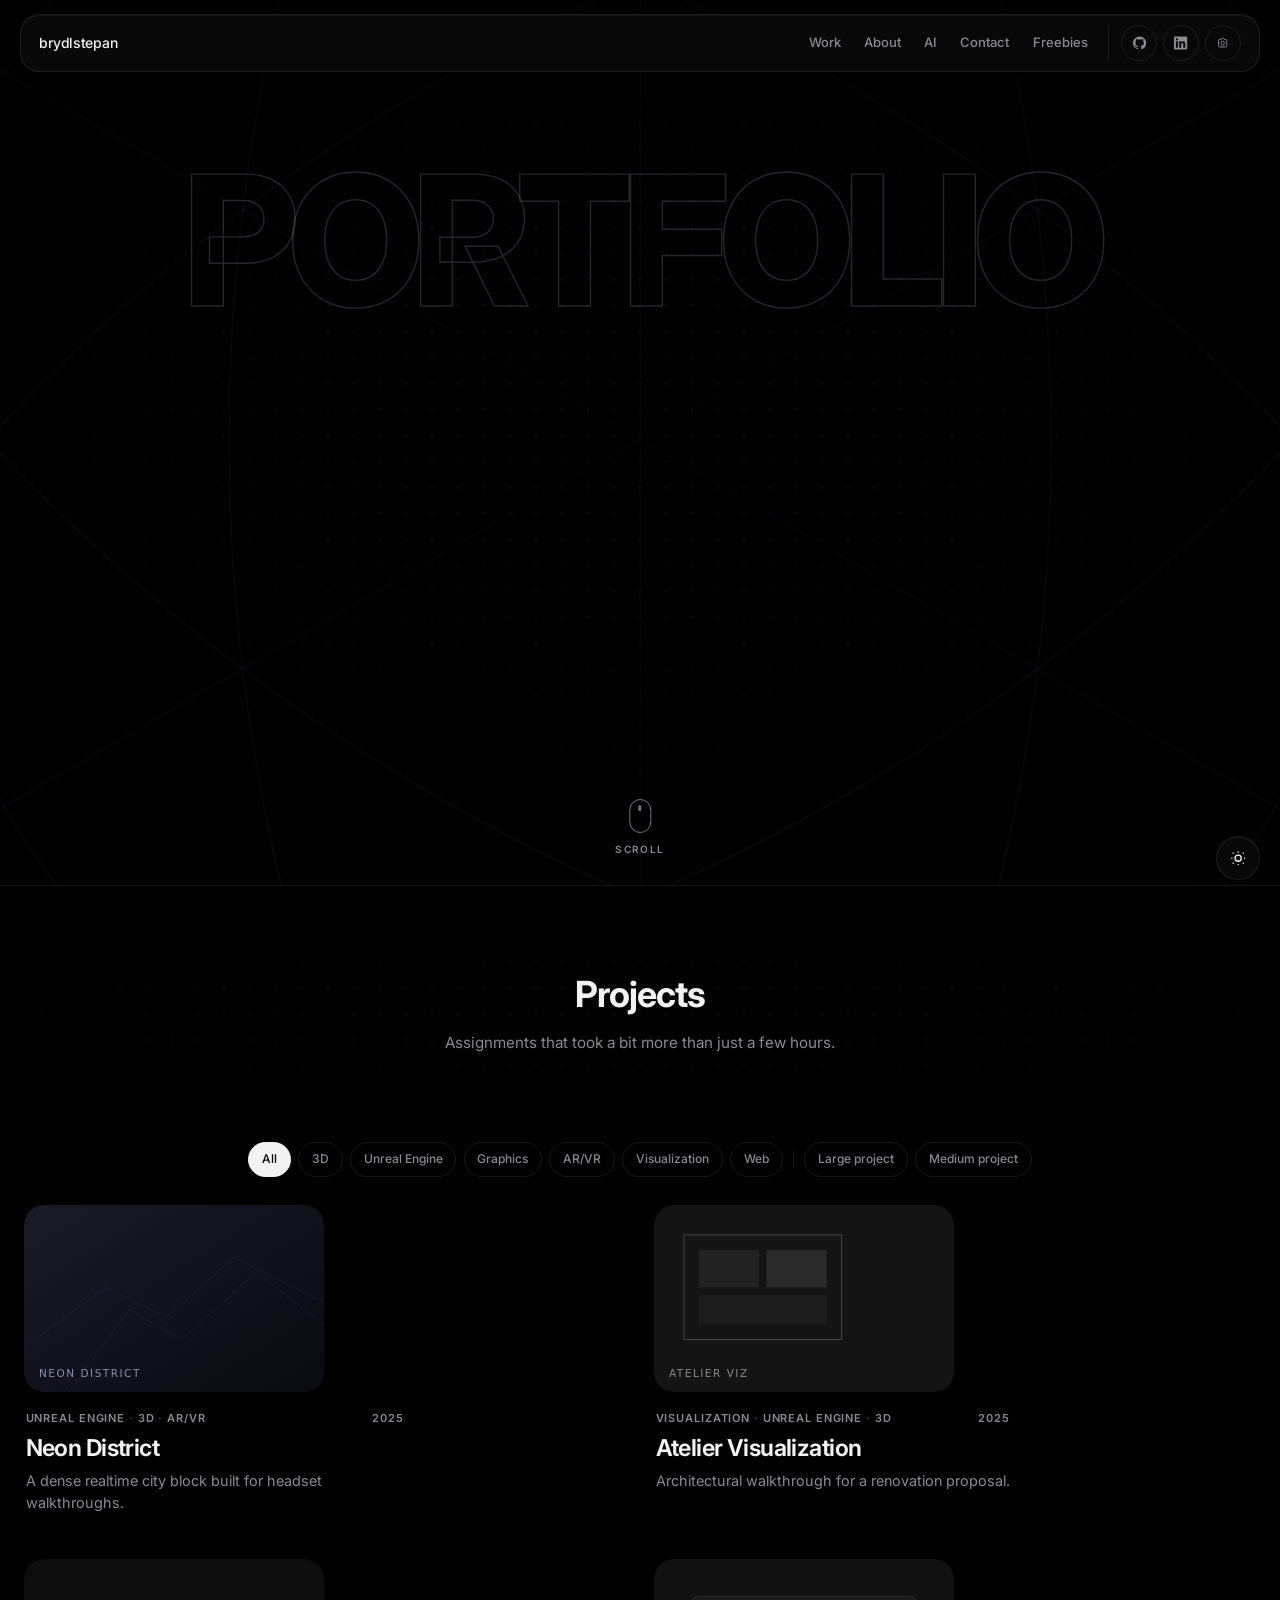
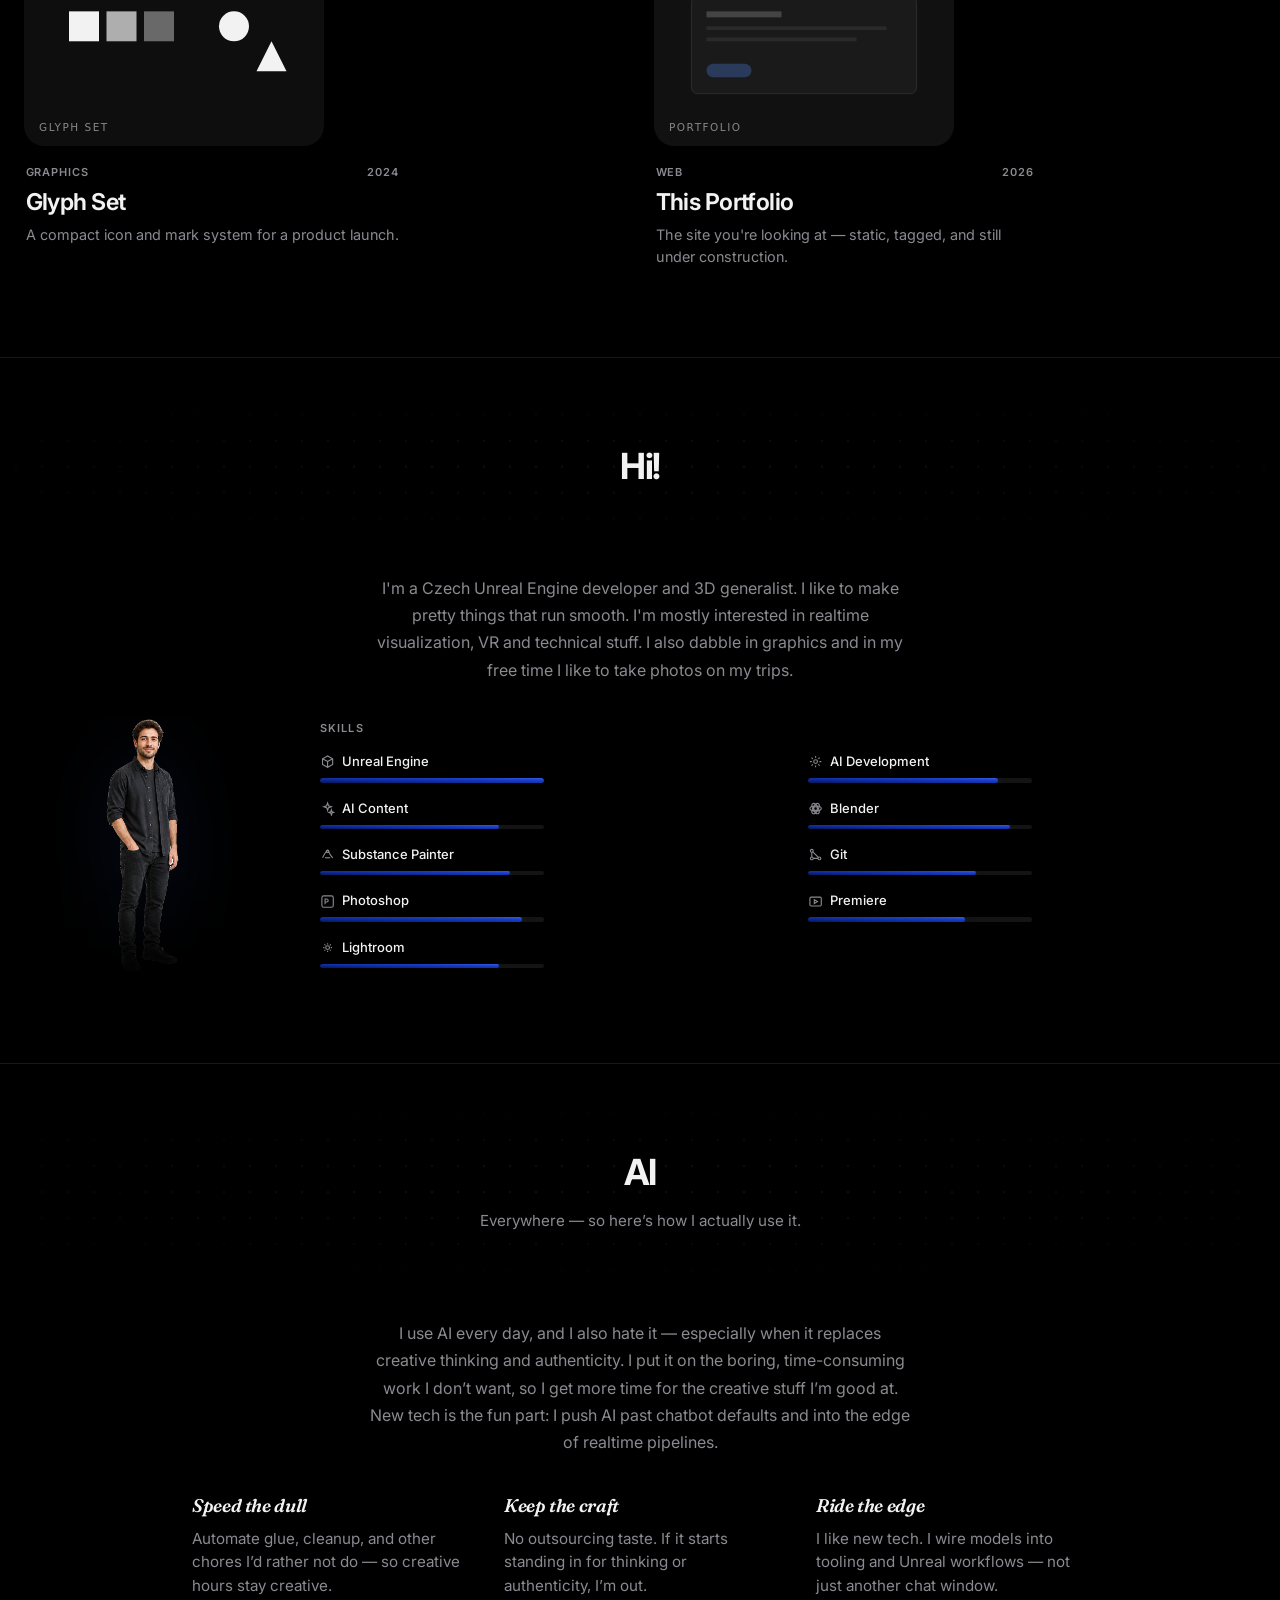
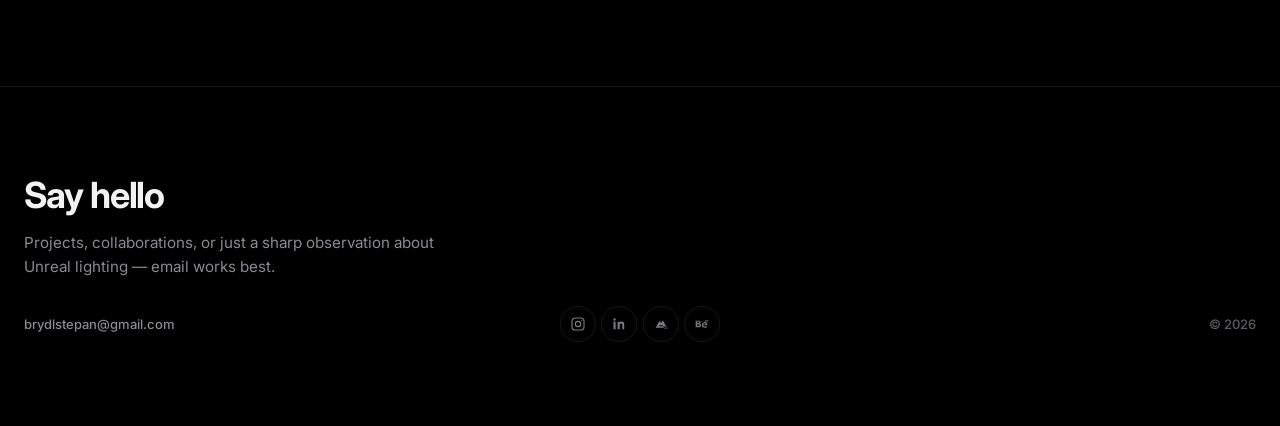
==== commit cfa22809: "Merge contact and footer into unified section layout. Combine contact copy, email, centered social i" ====
--- a/index.html
+++ b/index.html
@@ -263,43 +263,37 @@
       </div>
     </section>
 
-    <section class="section" id="contact">
+    <section class="section site-contact" id="contact">
       <div class="wrap">
-        <div class="section__head">
-          <span class="eyebrow">Contact</span>
-          <h2>Say hello</h2>
-        </div>
-        <p class="prose" style="margin: 0 auto 1.5rem; text-align: center;">
-          Projects, collaborations, or just a sharp observation about Unreal lighting — email works best.
-        </p>
-        <div class="contact-list" style="align-items: center;">
-          <a data-bind="email" href="mailto:brydlstepan@gmail.com">brydlstepan@gmail.com</a>
-          <a data-social="linkedin" href="#" target="_blank" rel="noopener noreferrer">LinkedIn</a>
+        <div class="site-contact__grid">
+          <div class="site-contact__intro">
+            <h2>Say hello</h2>
+            <p class="site-contact__lede">
+              Projects, collaborations, or just a sharp observation about Unreal lighting — email works best.
+            </p>
+          </div>
+          <div class="site-contact__bar">
+            <a class="site-contact__email" data-bind="email" href="mailto:brydlstepan@gmail.com">brydlstepan@gmail.com</a>
+            <div class="site-contact__social">
+              <a class="footer-icon icon-btn" data-social="instagram" href="#" target="_blank" rel="noopener noreferrer" aria-label="Instagram">
+                <svg viewBox="0 0 24 24" fill="none" stroke="currentColor" stroke-width="1.75" aria-hidden="true"><rect x="3" y="3" width="18" height="18" rx="5"/><circle cx="12" cy="12" r="4"/><circle cx="17.5" cy="6.5" r="1" fill="currentColor" stroke="none"/></svg>
+              </a>
+              <a class="footer-icon icon-btn" data-social="linkedin" href="#" target="_blank" rel="noopener noreferrer" aria-label="LinkedIn">
+                <svg viewBox="0 0 24 24" fill="currentColor" aria-hidden="true"><path d="M6.94 8.5H3.75V20h3.19V8.5zM5.34 7.05a1.85 1.85 0 1 0 0-3.7 1.85 1.85 0 0 0 0 3.7zM20.25 20h-3.18v-5.6c0-1.33-.02-3.04-1.85-3.04-1.86 0-2.14 1.45-2.14 2.94V20H9.9V8.5h3.05v1.57h.04c.43-.8 1.47-1.65 3.02-1.65 3.23 0 3.83 2.13 3.83 4.9V20z"/></svg>
+              </a>
+              <a class="footer-icon icon-btn" data-social="artstation" href="#" target="_blank" rel="noopener noreferrer" aria-label="ArtStation">
+                <svg viewBox="0 0 24 24" fill="currentColor" aria-hidden="true"><path d="M0 17.72h3.9l6.1-10.56L14.24 14H9.66l-.9 1.56h8.58L22.1 17.72H0zm14.72-3.13 2.46 4.25h4.32L14.72 6.28l-2.47 4.28 2.47 4.03z"/></svg>
+              </a>
+              <a class="footer-icon icon-btn" data-social="behance" href="#" target="_blank" rel="noopener noreferrer" aria-label="Behance">
+                <svg viewBox="0 0 24 24" fill="currentColor" aria-hidden="true"><path d="M8.86 11.1c.74-.3 1.18-.9 1.18-1.76 0-1.45-1.1-2.34-2.95-2.34H2.5v9.9h4.8c1.95 0 3.3-1 3.3-2.7 0-1.1-.6-1.95-1.74-2.3zM4.7 8.3h1.9c.8 0 1.25.4 1.25 1.05S7.4 10.4 6.5 10.4H4.7V8.3zm2.05 6.5H4.7v-2.5h2.1c.95 0 1.45.45 1.45 1.25s-.55 1.25-1.5 1.25zM15.8 9.45c-2.5 0-4.15 1.75-4.15 4.2 0 2.5 1.6 4.15 4.3 4.15 1.7 0 2.95-.65 3.65-1.85l-1.5-.9c-.45.7-1.2 1.1-2.1 1.1-1.35 0-2.25-.85-2.4-2.15h6.25c.05-.3.1-.7.1-1.05 0-2.4-1.45-4.5-4.15-4.5zm-2.15 3.35c.2-1.2.95-1.95 2.1-1.95 1.2 0 1.9.75 2 1.95h-4.1zM21.5 6.8h-5.2v1.5h5.2V6.8z"/></svg>
+              </a>
+            </div>
+            <span class="site-contact__copy">&copy; <span data-bind="year"></span></span>
+          </div>
         </div>
       </div>
     </section>
   </main>
-
-  <footer class="site-footer">
-    <div class="site-footer__inner">
-      <a class="site-footer__email" data-bind="email" href="mailto:brydlstepan@gmail.com">brydlstepan@gmail.com</a>
-      <div class="site-footer__social">
-        <a class="footer-icon" data-social="instagram" href="#" target="_blank" rel="noopener noreferrer" aria-label="Instagram">
-          <svg viewBox="0 0 24 24" fill="none" stroke="currentColor" stroke-width="1.75" aria-hidden="true"><rect x="3" y="3" width="18" height="18" rx="5"/><circle cx="12" cy="12" r="4"/><circle cx="17.5" cy="6.5" r="1" fill="currentColor" stroke="none"/></svg>
-        </a>
-        <a class="footer-icon" data-social="linkedin" href="#" target="_blank" rel="noopener noreferrer" aria-label="LinkedIn">
-          <svg viewBox="0 0 24 24" fill="currentColor" aria-hidden="true"><path d="M6.94 8.5H3.75V20h3.19V8.5zM5.34 7.05a1.85 1.85 0 1 0 0-3.7 1.85 1.85 0 0 0 0 3.7zM20.25 20h-3.18v-5.6c0-1.33-.02-3.04-1.85-3.04-1.86 0-2.14 1.45-2.14 2.94V20H9.9V8.5h3.05v1.57h.04c.43-.8 1.47-1.65 3.02-1.65 3.23 0 3.83 2.13 3.83 4.9V20z"/></svg>
-        </a>
-        <a class="footer-icon" data-social="artstation" href="#" target="_blank" rel="noopener noreferrer" aria-label="ArtStation">
-          <svg viewBox="0 0 24 24" fill="currentColor" aria-hidden="true"><path d="M0 17.72h3.9l6.1-10.56L14.24 14H9.66l-.9 1.56h8.58L22.1 17.72H0zm14.72-3.13 2.46 4.25h4.32L14.72 6.28l-2.47 4.28 2.47 4.03z"/></svg>
-        </a>
-        <a class="footer-icon" data-social="behance" href="#" target="_blank" rel="noopener noreferrer" aria-label="Behance">
-          <svg viewBox="0 0 24 24" fill="currentColor" aria-hidden="true"><path d="M8.86 11.1c.74-.3 1.18-.9 1.18-1.76 0-1.45-1.1-2.34-2.95-2.34H2.5v9.9h4.8c1.95 0 3.3-1 3.3-2.7 0-1.1-.6-1.95-1.74-2.3zM4.7 8.3h1.9c.8 0 1.25.4 1.25 1.05S7.4 10.4 6.5 10.4H4.7V8.3zm2.05 6.5H4.7v-2.5h2.1c.95 0 1.45.45 1.45 1.25s-.55 1.25-1.5 1.25zM15.8 9.45c-2.5 0-4.15 1.75-4.15 4.2 0 2.5 1.6 4.15 4.3 4.15 1.7 0 2.95-.65 3.65-1.85l-1.5-.9c-.45.7-1.2 1.1-2.1 1.1-1.35 0-2.25-.85-2.4-2.15h6.25c.05-.3.1-.7.1-1.05 0-2.4-1.45-4.5-4.15-4.5zm-2.15 3.35c.2-1.2.95-1.95 2.1-1.95 1.2 0 1.9.75 2 1.95h-4.1zM21.5 6.8h-5.2v1.5h5.2V6.8z"/></svg>
-        </a>
-      </div>
-      <span class="site-footer__copy">&copy; <span data-bind="year"></span></span>
-    </div>
-  </footer>
 
   <div class="modal" id="project-modal" aria-hidden="true">
     <div class="modal__backdrop"></div>
--- a/css/site.css
+++ b/css/site.css
@@ -130,6 +130,52 @@
   cursor: pointer;
 }
 
+/* Text-only links/buttons: underline draws left → right on hover */
+.btn,
+.brand,
+.contact-list a,
+.site-contact__email {
+  position: relative;
+  text-decoration: none;
+}
+
+.btn::after,
+.brand::after,
+.contact-list a::after,
+.site-contact__email::after {
+  content: "";
+  position: absolute;
+  left: 0;
+  right: 0;
+  bottom: 0.42em;
+  height: 1px;
+  background: currentColor;
+  transform: scaleX(0);
+  transform-origin: left center;
+  transition: transform 0.28s cubic-bezier(0.22, 1, 0.36, 1);
+  pointer-events: none;
+}
+
+.btn:hover::after,
+.btn:focus-visible::after,
+.brand:hover::after,
+.brand:focus-visible::after,
+.contact-list a:hover::after,
+.contact-list a:focus-visible::after,
+.site-contact__email:hover::after,
+.site-contact__email:focus-visible::after {
+  transform: scaleX(1);
+}
+
+@media (prefers-reduced-motion: reduce) {
+  .btn::after,
+  .brand::after,
+  .contact-list a::after,
+  .site-contact__email::after {
+    transition: none;
+  }
+}
+
 .sr-only {
   position: absolute;
   width: 1px;
@@ -1064,14 +1110,12 @@
   font-size: 0.95rem;
   font-weight: 500;
   width: fit-content;
-  border-bottom: 1px solid transparent;
   padding-bottom: 2px;
-  transition: border-color 0.2s, color 0.2s;
+  transition: color 0.2s;
 }
 
 .contact-list a:hover,
 .contact-list a:focus-visible {
-  border-color: rgba(255, 255, 255, 0.35);
   outline: none;
 }
 
@@ -1156,49 +1200,81 @@
   line-height: 1.65;
 }
 
-/* ── Footer ── */
-
-.site-footer {
-  padding: 5rem 1.5rem 5.25rem;
-  border-top: 1px solid var(--border);
-}
-
-.site-footer__inner {
-  max-width: var(--max);
-  margin: 0 auto;
+/* ── Contact + footer ── */
+
+.site-contact {
+  padding-top: 5.5rem;
+  padding-bottom: 5.25rem;
+}
+
+.site-contact__grid {
+  display: flex;
+  flex-direction: column;
+  align-items: flex-start;
+  gap: 1.75rem;
+}
+
+.site-contact__intro {
+  display: flex;
+  flex-direction: column;
+  align-items: flex-start;
+  gap: 0.95rem;
+}
+
+.site-contact__intro h2 {
+  font-size: clamp(1.75rem, 4vw, 2.25rem);
+  font-weight: 700;
+  letter-spacing: -0.03em;
+  line-height: 1.15;
+}
+
+.site-contact__lede {
+  max-width: 42ch;
+  font-size: 0.95rem;
+  line-height: 1.55;
+  color: var(--muted);
+}
+
+.site-contact__bar {
   display: grid;
   grid-template-columns: 1fr auto 1fr;
   align-items: center;
   gap: 1rem;
-}
-
-.site-footer__email,
-.site-footer__copy {
-  font-size: 0.9rem;
+  width: 100%;
+}
+
+.site-contact__email {
+  justify-self: start;
+  font-size: 0.8125rem;
+  font-weight: 500;
+  color: var(--muted);
+  transition: color 0.2s;
+}
+
+.site-contact__email:hover,
+.site-contact__email:focus-visible {
+  color: var(--text);
+  outline: none;
+}
+
+.site-contact__social {
+  display: flex;
+  align-items: center;
+  justify-content: center;
+  gap: 0.35rem;
+  justify-self: center;
+}
+
+.site-contact__copy {
+  justify-self: end;
+  font-size: 0.8125rem;
   font-weight: 500;
   color: var(--footer-fg);
 }
 
-.site-footer__email {
-  justify-self: start;
-  transition: color 0.2s;
-}
-
-.site-footer__email:hover,
-.site-footer__email:focus-visible {
-  color: var(--muted);
-  outline: none;
-}
-
-.site-footer__copy {
-  justify-self: end;
-}
-
-.site-footer__social {
-  display: flex;
-  align-items: center;
-  gap: 1.35rem;
-  justify-self: center;
+.site-contact__social .footer-icon svg {
+  width: 1rem;
+  height: 1rem;
 }
 
 .footer-icon {
@@ -1514,16 +1590,29 @@
     width: 75%;
   }
 
-  .site-footer__inner {
+  .site-contact__grid {
+    align-items: center;
+    text-align: center;
+  }
+
+  .site-contact__intro {
+    align-items: center;
+  }
+
+  .site-contact__bar {
     grid-template-columns: 1fr;
     justify-items: center;
     text-align: center;
-    gap: 1.15rem;
-  }
-
-  .site-footer__email,
-  .site-footer__copy {
+    gap: 1rem;
+  }
+
+  .site-contact__email,
+  .site-contact__copy {
     justify-self: center;
+  }
+
+  .site-contact__lede {
+    max-width: 32ch;
   }
 
   .skill {
@@ -1531,8 +1620,7 @@
   }
 }
 
-main,
-.site-footer {
+main {
   position: relative;
   z-index: 2;
 }
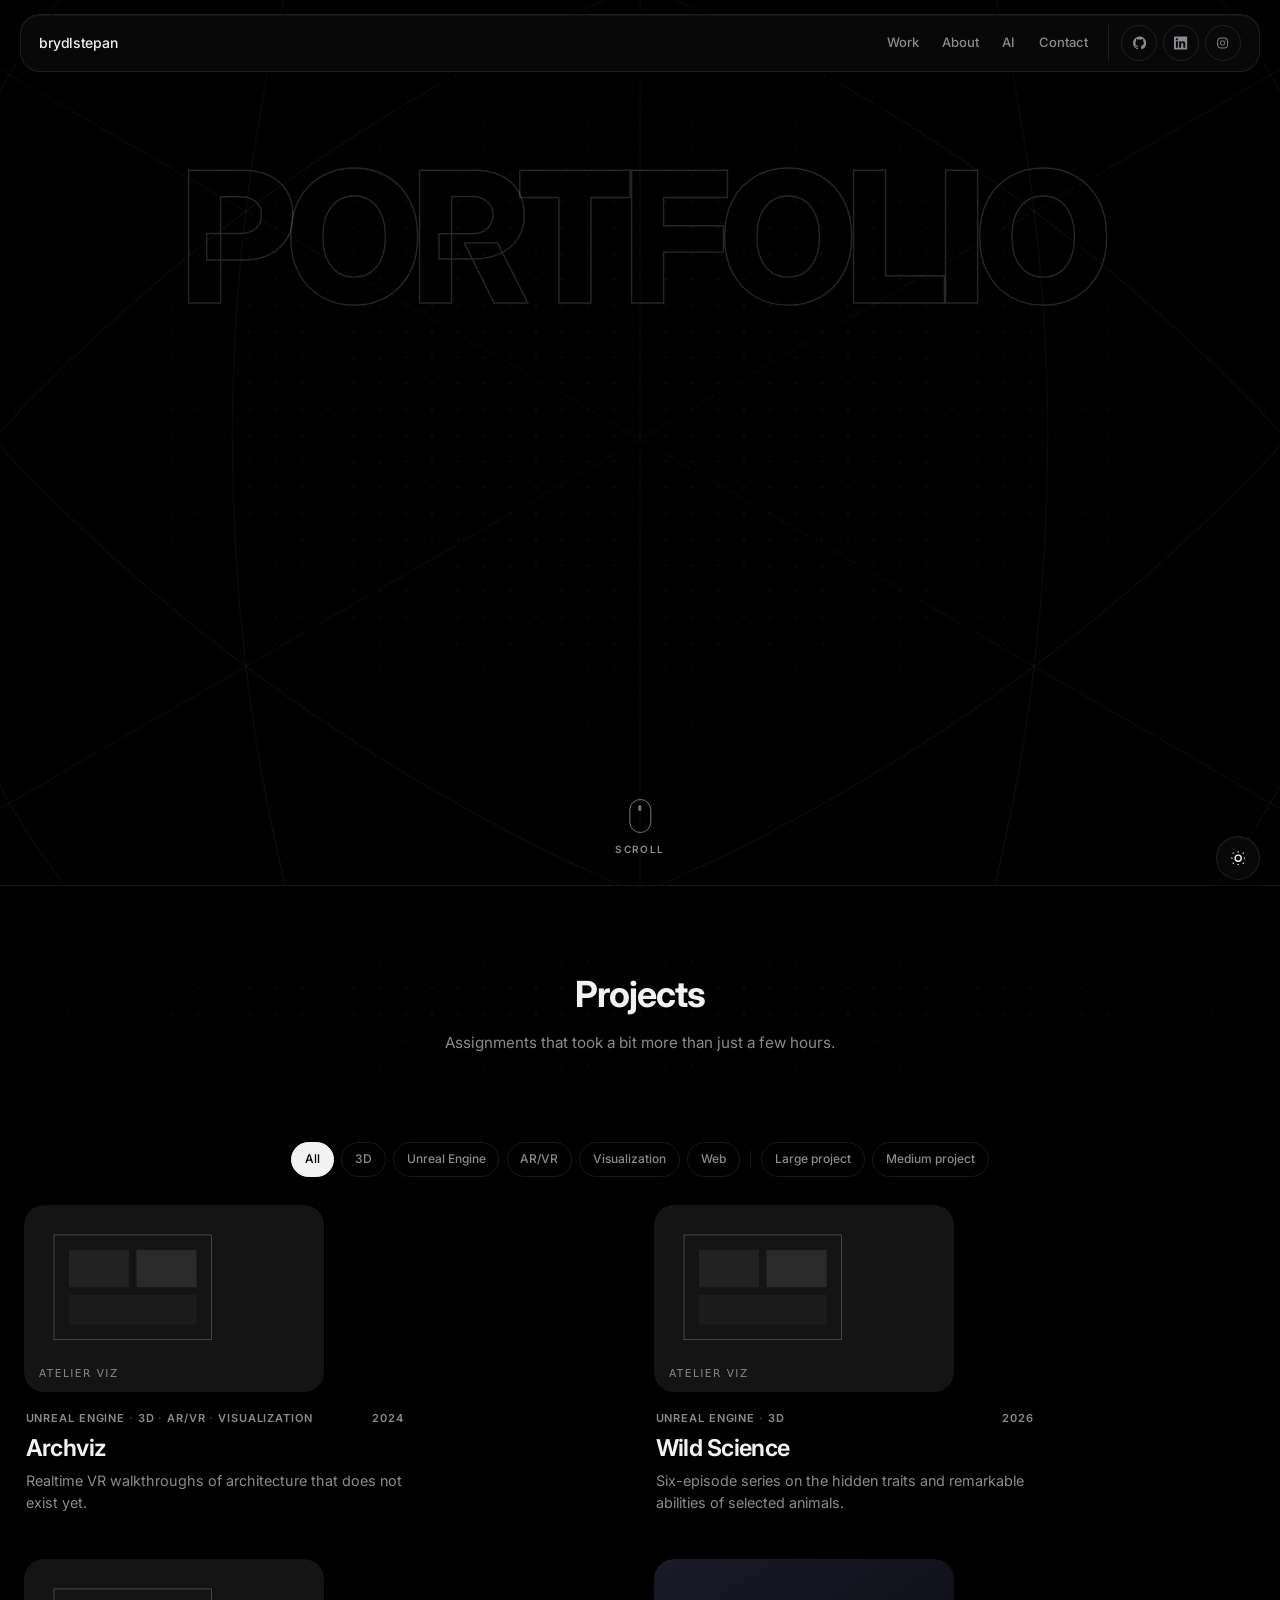
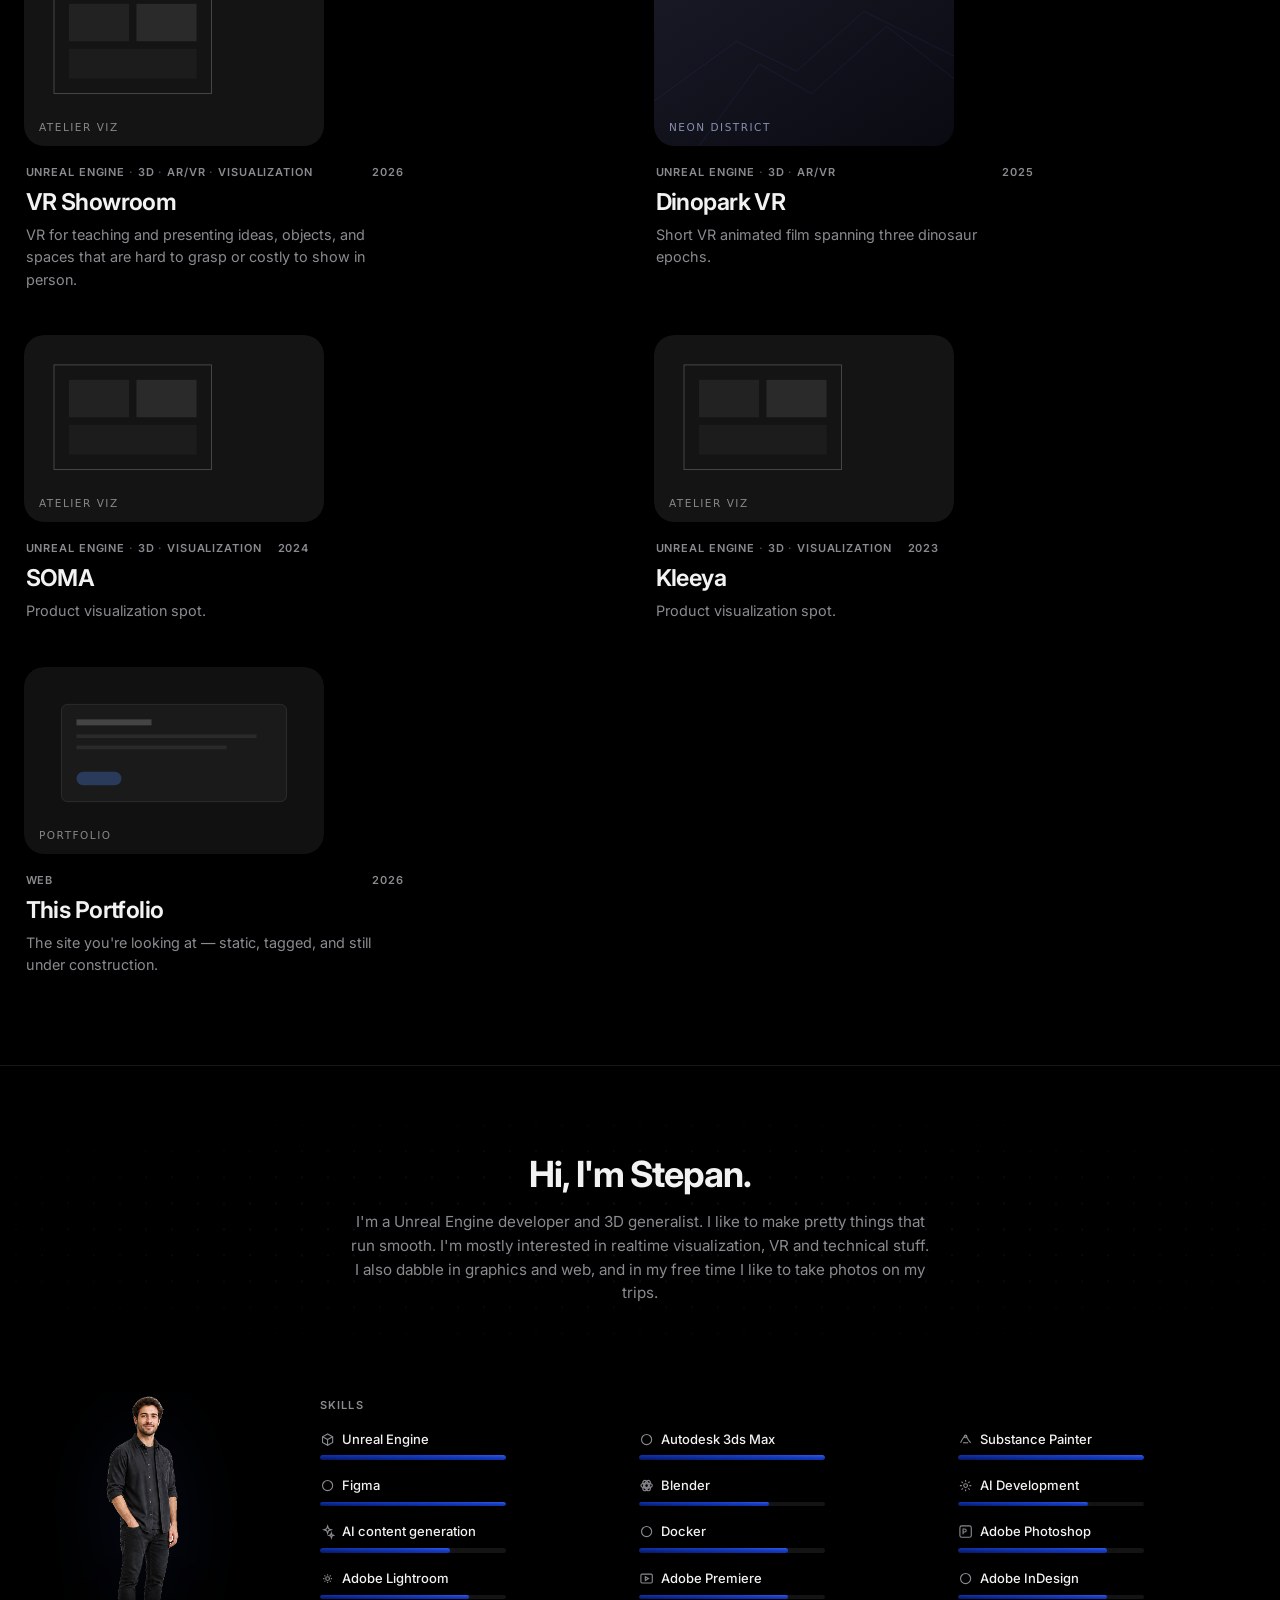
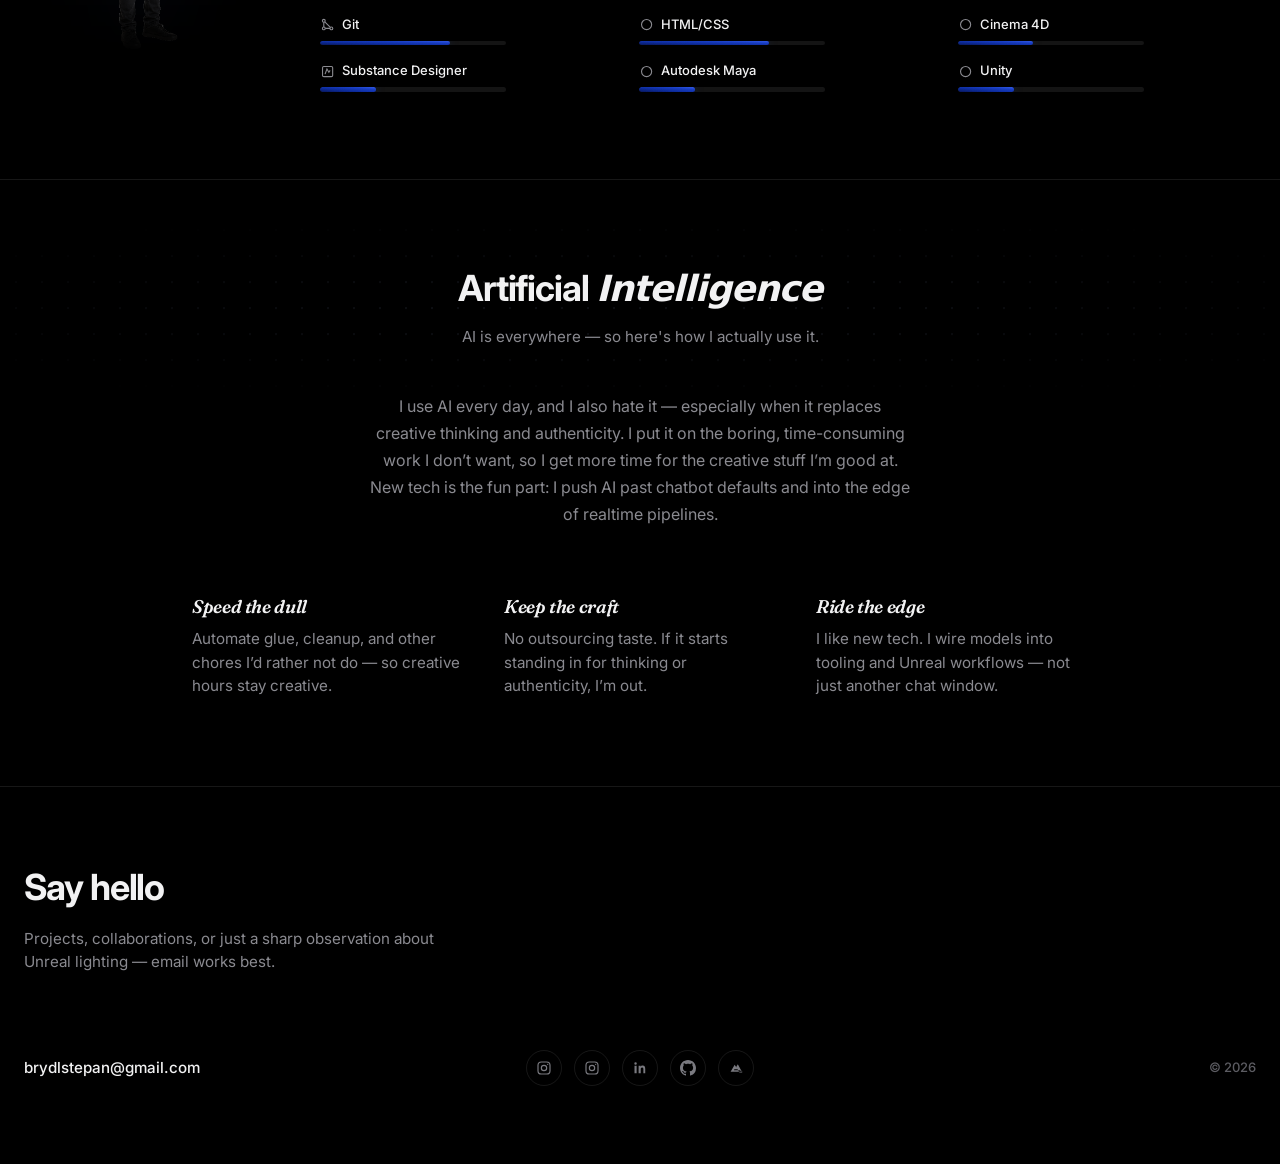
==== commit 384a2229: "Replace placeholder projects with real work and drop freebies page. Add six Unreal Engine projects w" ====
--- a/index.html
+++ b/index.html
@@ -31,7 +31,6 @@
         <a href="#about">About</a>
         <a href="#ai">AI</a>
         <a href="#contact">Contact</a>
-        <a href="freebies.html">Freebies</a>
         <div class="nav__icons">
           <a class="icon-btn" data-social="github" href="#" target="_blank" rel="noopener noreferrer" aria-label="GitHub">
             <svg viewBox="0 0 24 24" fill="currentColor" aria-hidden="true"><path d="M12 0C5.37 0 0 5.37 0 12c0 5.31 3.435 9.795 8.205 11.385.6.105.825-.255.825-.57 0-.285-.015-1.23-.015-2.235-3.015.555-3.795-.735-4.035-1.41-.135-.345-.72-1.41-1.23-1.695-.42-.225-1.02-.78-.015-.795.945-.015 1.62.87 1.845 1.23 1.08 1.815 2.805 1.305 3.495.99.105-.78.42-1.305.765-1.605-2.67-.3-5.46-1.335-5.46-5.925 0-1.305.465-2.385 1.23-3.225-.12-.3-.54-1.53.12-3.18 0 0 1.005-.315 3.3 1.23.96-.27 1.98-.405 3-.405s2.04.135 3 .405c2.295-1.56 3.3-1.23 3.3-1.23.66 1.65.24 2.88.12 3.18.765.84 1.23 1.905 1.23 3.225 0 4.605-2.805 5.625-5.475 5.925.435.375.81 1.095.81 2.22 0 1.605-.015 2.895-.015 3.3 0 .315.225.69.825.57A12.02 12.02 0 0 0 24 12c0-6.63-5.37-12-12-12z"/></svg>
@@ -39,8 +38,8 @@
           <a class="icon-btn" data-social="linkedin" href="#" target="_blank" rel="noopener noreferrer" aria-label="LinkedIn">
             <svg viewBox="0 0 24 24" fill="currentColor" aria-hidden="true"><path d="M20.447 20.452h-3.554v-5.569c0-1.328-.027-3.037-1.852-3.037-1.853 0-2.136 1.445-2.136 2.939v5.667H9.351V9h3.414v1.561h.046c.477-.9 1.637-1.85 3.37-1.85 3.601 0 4.267 2.37 4.267 5.455v6.286zM5.337 7.433a2.062 2.062 0 0 1-2.063-2.065 2.064 2.064 0 1 1 2.063 2.065zm1.782 13.019H3.555V9h3.564v11.452zM22.225 0H1.771C.792 0 0 .774 0 1.729v20.542C0 23.227.792 24 1.771 24h20.451C23.2 24 24 23.227 24 22.271V1.729C24 .774 23.2 0 22.222 0h.003z"/></svg>
           </a>
-          <a class="icon-btn" data-social="photography" href="https://www.instagram.com/roving.shots" target="_blank" rel="noopener noreferrer" aria-label="Photography">
-            <svg viewBox="0 0 24 24" fill="none" stroke="currentColor" stroke-width="1.75" aria-hidden="true"><path d="M4.5 8.2A2.7 2.7 0 0 1 7.2 5.5h2.05l.7-1.4A1.4 1.4 0 0 1 11.2 3.4h1.6a1.4 1.4 0 0 1 1.25.7l.7 1.4H16.8A2.7 2.7 0 0 1 19.5 8.2v8.3a2.7 2.7 0 0 1-2.7 2.7H7.2A2.7 2.7 0 0 1 4.5 16.5V8.2z"/><circle cx="12" cy="12.4" r="3.35"/></svg>
+          <a class="icon-btn" data-social="photography" href="https://www.instagram.com/roving.shots" target="_blank" rel="noopener noreferrer" aria-label="Photography on Instagram">
+            <svg viewBox="0 0 24 24" fill="none" stroke="currentColor" stroke-width="1.75" aria-hidden="true"><rect x="3" y="3" width="18" height="18" rx="5"/><circle cx="12" cy="12" r="4"/><circle cx="17.5" cy="6.5" r="1" fill="currentColor" stroke="none"/></svg>
           </a>
         </div>
       </nav>
@@ -229,10 +228,8 @@
     <section class="section" id="about">
       <div class="wrap">
         <div class="section__head">
-          <h2>Hi!</h2>
-        </div>
-        <div class="about-intro">
-          <p class="prose" data-bind="about"></p>
+          <h2>Hi, I'm Stepan.</h2>
+          <p class="section__lede" data-bind="about"></p>
         </div>
         <div class="about-layout">
           <div class="about-portrait">
@@ -278,14 +275,17 @@
               <a class="footer-icon icon-btn" data-social="instagram" href="#" target="_blank" rel="noopener noreferrer" aria-label="Instagram">
                 <svg viewBox="0 0 24 24" fill="none" stroke="currentColor" stroke-width="1.75" aria-hidden="true"><rect x="3" y="3" width="18" height="18" rx="5"/><circle cx="12" cy="12" r="4"/><circle cx="17.5" cy="6.5" r="1" fill="currentColor" stroke="none"/></svg>
               </a>
+              <a class="footer-icon icon-btn" data-social="photography" href="#" target="_blank" rel="noopener noreferrer" aria-label="Photography on Instagram">
+                <svg viewBox="0 0 24 24" fill="none" stroke="currentColor" stroke-width="1.75" aria-hidden="true"><rect x="3" y="3" width="18" height="18" rx="5"/><circle cx="12" cy="12" r="4"/><circle cx="17.5" cy="6.5" r="1" fill="currentColor" stroke="none"/></svg>
+              </a>
               <a class="footer-icon icon-btn" data-social="linkedin" href="#" target="_blank" rel="noopener noreferrer" aria-label="LinkedIn">
                 <svg viewBox="0 0 24 24" fill="currentColor" aria-hidden="true"><path d="M6.94 8.5H3.75V20h3.19V8.5zM5.34 7.05a1.85 1.85 0 1 0 0-3.7 1.85 1.85 0 0 0 0 3.7zM20.25 20h-3.18v-5.6c0-1.33-.02-3.04-1.85-3.04-1.86 0-2.14 1.45-2.14 2.94V20H9.9V8.5h3.05v1.57h.04c.43-.8 1.47-1.65 3.02-1.65 3.23 0 3.83 2.13 3.83 4.9V20z"/></svg>
               </a>
+              <a class="footer-icon icon-btn" data-social="github" href="#" target="_blank" rel="noopener noreferrer" aria-label="GitHub">
+                <svg viewBox="0 0 24 24" fill="currentColor" aria-hidden="true"><path d="M12 0C5.37 0 0 5.37 0 12c0 5.31 3.435 9.795 8.205 11.385.6.105.825-.255.825-.57 0-.285-.015-1.23-.015-2.235-3.015.555-3.795-.735-4.035-1.41-.135-.345-.72-1.41-1.23-1.695-.42-.225-1.02-.78-.015-.795.945-.015 1.62.87 1.845 1.23 1.08 1.815 2.805 1.305 3.495.99.105-.78.42-1.305.765-1.605-2.67-.3-5.46-1.335-5.46-5.925 0-1.305.465-2.385 1.23-3.225-.12-.3-.54-1.53.12-3.18 0 0 1.005-.315 3.3 1.23.96-.27 1.98-.405 3-.405s2.04.135 3 .405c2.295-1.56 3.3-1.23 3.3-1.23.66 1.65.24 2.88.12 3.18.765.84 1.23 1.905 1.23 3.225 0 4.605-2.805 5.625-5.475 5.925.435.375.81 1.095.81 2.22 0 1.605-.015 2.895-.015 3.3 0 .315.225.69.825.57A12.02 12.02 0 0 0 24 12c0-6.63-5.37-12-12-12z"/></svg>
+              </a>
               <a class="footer-icon icon-btn" data-social="artstation" href="#" target="_blank" rel="noopener noreferrer" aria-label="ArtStation">
                 <svg viewBox="0 0 24 24" fill="currentColor" aria-hidden="true"><path d="M0 17.72h3.9l6.1-10.56L14.24 14H9.66l-.9 1.56h8.58L22.1 17.72H0zm14.72-3.13 2.46 4.25h4.32L14.72 6.28l-2.47 4.28 2.47 4.03z"/></svg>
-              </a>
-              <a class="footer-icon icon-btn" data-social="behance" href="#" target="_blank" rel="noopener noreferrer" aria-label="Behance">
-                <svg viewBox="0 0 24 24" fill="currentColor" aria-hidden="true"><path d="M8.86 11.1c.74-.3 1.18-.9 1.18-1.76 0-1.45-1.1-2.34-2.95-2.34H2.5v9.9h4.8c1.95 0 3.3-1 3.3-2.7 0-1.1-.6-1.95-1.74-2.3zM4.7 8.3h1.9c.8 0 1.25.4 1.25 1.05S7.4 10.4 6.5 10.4H4.7V8.3zm2.05 6.5H4.7v-2.5h2.1c.95 0 1.45.45 1.45 1.25s-.55 1.25-1.5 1.25zM15.8 9.45c-2.5 0-4.15 1.75-4.15 4.2 0 2.5 1.6 4.15 4.3 4.15 1.7 0 2.95-.65 3.65-1.85l-1.5-.9c-.45.7-1.2 1.1-2.1 1.1-1.35 0-2.25-.85-2.4-2.15h6.25c.05-.3.1-.7.1-1.05 0-2.4-1.45-4.5-4.15-4.5zm-2.15 3.35c.2-1.2.95-1.95 2.1-1.95 1.2 0 1.9.75 2 1.95h-4.1zM21.5 6.8h-5.2v1.5h5.2V6.8z"/></svg>
               </a>
             </div>
             <span class="site-contact__copy">&copy; <span data-bind="year"></span></span>
--- a/css/site.css
+++ b/css/site.css
@@ -133,16 +133,14 @@
 /* Text-only links/buttons: underline draws left → right on hover */
 .btn,
 .brand,
-.contact-list a,
-.site-contact__email {
+.contact-list a {
   position: relative;
   text-decoration: none;
 }
 
 .btn::after,
 .brand::after,
-.contact-list a::after,
-.site-contact__email::after {
+.contact-list a::after {
   content: "";
   position: absolute;
   left: 0;
@@ -161,17 +159,14 @@
 .brand:hover::after,
 .brand:focus-visible::after,
 .contact-list a:hover::after,
-.contact-list a:focus-visible::after,
-.site-contact__email:hover::after,
-.site-contact__email:focus-visible::after {
+.contact-list a:focus-visible::after {
   transform: scaleX(1);
 }
 
 @media (prefers-reduced-motion: reduce) {
   .btn::after,
   .brand::after,
-  .contact-list a::after,
-  .site-contact__email::after {
+  .contact-list a::after {
     transition: none;
   }
 }
@@ -443,6 +438,10 @@
   .section__lede {
     white-space: normal;
     max-width: 28ch;
+  }
+
+  .skills-list {
+    grid-template-columns: 1fr;
   }
 }
 
@@ -924,9 +923,13 @@
 
 /* ── AI ── */
 
+#ai .section__head {
+  margin-bottom: 2.75rem;
+}
+
 .ai-copy {
   max-width: 40rem;
-  margin: 0 auto 2.25rem;
+  margin: 0 auto 4rem;
   text-align: center;
 }
 
@@ -957,14 +960,9 @@
 
 /* ── About / Contact ── */
 
-.about-intro {
-  max-width: 42rem;
-  margin: 0 auto 2rem;
-  text-align: center;
-}
-
-.about-intro .prose {
-  margin: 0 auto;
+#about .section__lede {
+  white-space: normal;
+  max-width: 58ch;
 }
 
 .about-layout {
@@ -1017,6 +1015,8 @@
   margin-top: 0.25rem;
   justify-self: stretch;
   min-width: 0;
+  container-type: inline-size;
+  container-name: skills;
 }
 
 .skills__title {
@@ -1031,9 +1031,15 @@
 .skills-list {
   display: grid;
   grid-template-columns: repeat(2, minmax(0, 1fr));
-  gap: 1rem 2.5rem;
+  gap: 1rem 1.3125rem;
   max-width: none;
   width: 100%;
+}
+
+@container skills (min-width: 40rem) {
+  .skills-list {
+    grid-template-columns: repeat(3, minmax(0, 1fr));
+  }
 }
 
 .skill {
@@ -1066,8 +1072,8 @@
 
 .skill__track {
   height: 4.5px;
-  width: 50%;
-  min-width: 6.75rem;
+  width: 62.5%;
+  min-width: 8.4375rem;
   border-radius: 999px;
   background: rgba(255, 255, 255, 0.08);
   overflow: hidden;
@@ -1119,106 +1125,26 @@
   outline: none;
 }
 
-/* ── Freebies ── */
-
-.freebie-grid {
-  display: grid;
-  grid-template-columns: repeat(2, minmax(0, 1fr));
-  gap: 1.25rem;
-}
-
-.freebie-card {
-  border: 1px solid var(--border);
-  border-radius: var(--radius-sm);
-  overflow: hidden;
-  background: var(--surface);
-  display: flex;
-  flex-direction: column;
-  position: relative;
-  z-index: 4;
-  transition: border-color 0.2s, transform 0.2s;
-}
-
-.freebie-card:hover,
-.freebie-card:focus-within {
-  border-color: rgba(255, 255, 255, 0.28);
-  transform: translateY(-2px);
-}
-
-.freebie-card__media {
-  aspect-ratio: 16 / 10;
-  background: #0a0a0a;
-}
-
-.freebie-card__media img {
-  width: 100%;
-  height: 100%;
-  object-fit: cover;
-}
-
-.freebie-card__body {
-  padding: 1.2rem;
-  display: flex;
-  flex-direction: column;
-  gap: 0.65rem;
-  flex: 1;
-}
-
-.freebie-card__title {
-  font-size: 1.05rem;
-  font-weight: 650;
-  letter-spacing: -0.02em;
-}
-
-.freebie-card__desc {
-  font-size: 0.875rem;
-  color: var(--muted);
-  line-height: 1.55;
-  flex: 1;
-}
-
-.freebie-card .btn {
-  align-self: flex-start;
-  margin-top: 0.35rem;
-}
-
-.page-hero {
-  padding: 3.5rem 0 2rem;
-}
-
-.page-hero h1 {
-  font-size: clamp(2rem, 5vw, 2.75rem);
-  font-weight: 700;
-  letter-spacing: -0.035em;
-  margin-bottom: 0.85rem;
-}
-
-.page-hero p {
-  max-width: 48ch;
-  color: var(--muted);
-  font-size: 0.975rem;
-  line-height: 1.65;
-}
-
 /* ── Contact + footer ── */
 
 .site-contact {
   padding-top: 5.5rem;
-  padding-bottom: 5.25rem;
+  padding-bottom: 4.875rem;
 }
 
 .site-contact__grid {
   display: flex;
   flex-direction: column;
   align-items: flex-start;
-  gap: 1.75rem;
+  gap: 4rem;
 }
 
 .site-contact__intro {
   display: flex;
   flex-direction: column;
   align-items: flex-start;
-  gap: 0.95rem;
+  gap: 1.15rem;
+  margin-top: -0.5rem;
 }
 
 .site-contact__intro h2 {
@@ -1241,19 +1167,21 @@
   align-items: center;
   gap: 1rem;
   width: 100%;
+  margin-top: 0.75rem;
 }
 
 .site-contact__email {
   justify-self: start;
-  font-size: 0.8125rem;
+  font-size: 0.95rem;
   font-weight: 500;
-  color: var(--muted);
+  color: var(--text);
+  text-decoration: none;
   transition: color 0.2s;
 }
 
 .site-contact__email:hover,
 .site-contact__email:focus-visible {
-  color: var(--text);
+  color: var(--accent-bright);
   outline: none;
 }
 
@@ -1261,7 +1189,7 @@
   display: flex;
   align-items: center;
   justify-content: center;
-  gap: 0.35rem;
+  gap: 0.75rem;
   justify-self: center;
 }
 
@@ -1554,8 +1482,7 @@
     border-top: 1px solid var(--border);
   }
 
-  .project-grid,
-  .freebie-grid {
+  .project-grid {
     grid-template-columns: 1fr;
   }
 
@@ -1575,11 +1502,6 @@
     width: 100%;
   }
 
-  .skills-list {
-    grid-template-columns: 1fr;
-    max-width: none;
-  }
-
   .ai-list {
     grid-template-columns: 1fr;
     gap: 1.35rem;
@@ -1587,7 +1509,7 @@
   }
 
   .skill__track {
-    width: 75%;
+    width: 93.75%;
   }
 
   .site-contact__grid {
@@ -1704,8 +1626,7 @@
     transition: none;
   }
 
-  .project-card:hover .project-card__media,
-  .freebie-card:hover {
+  .project-card:hover .project-card__media {
     transform: none;
   }
 
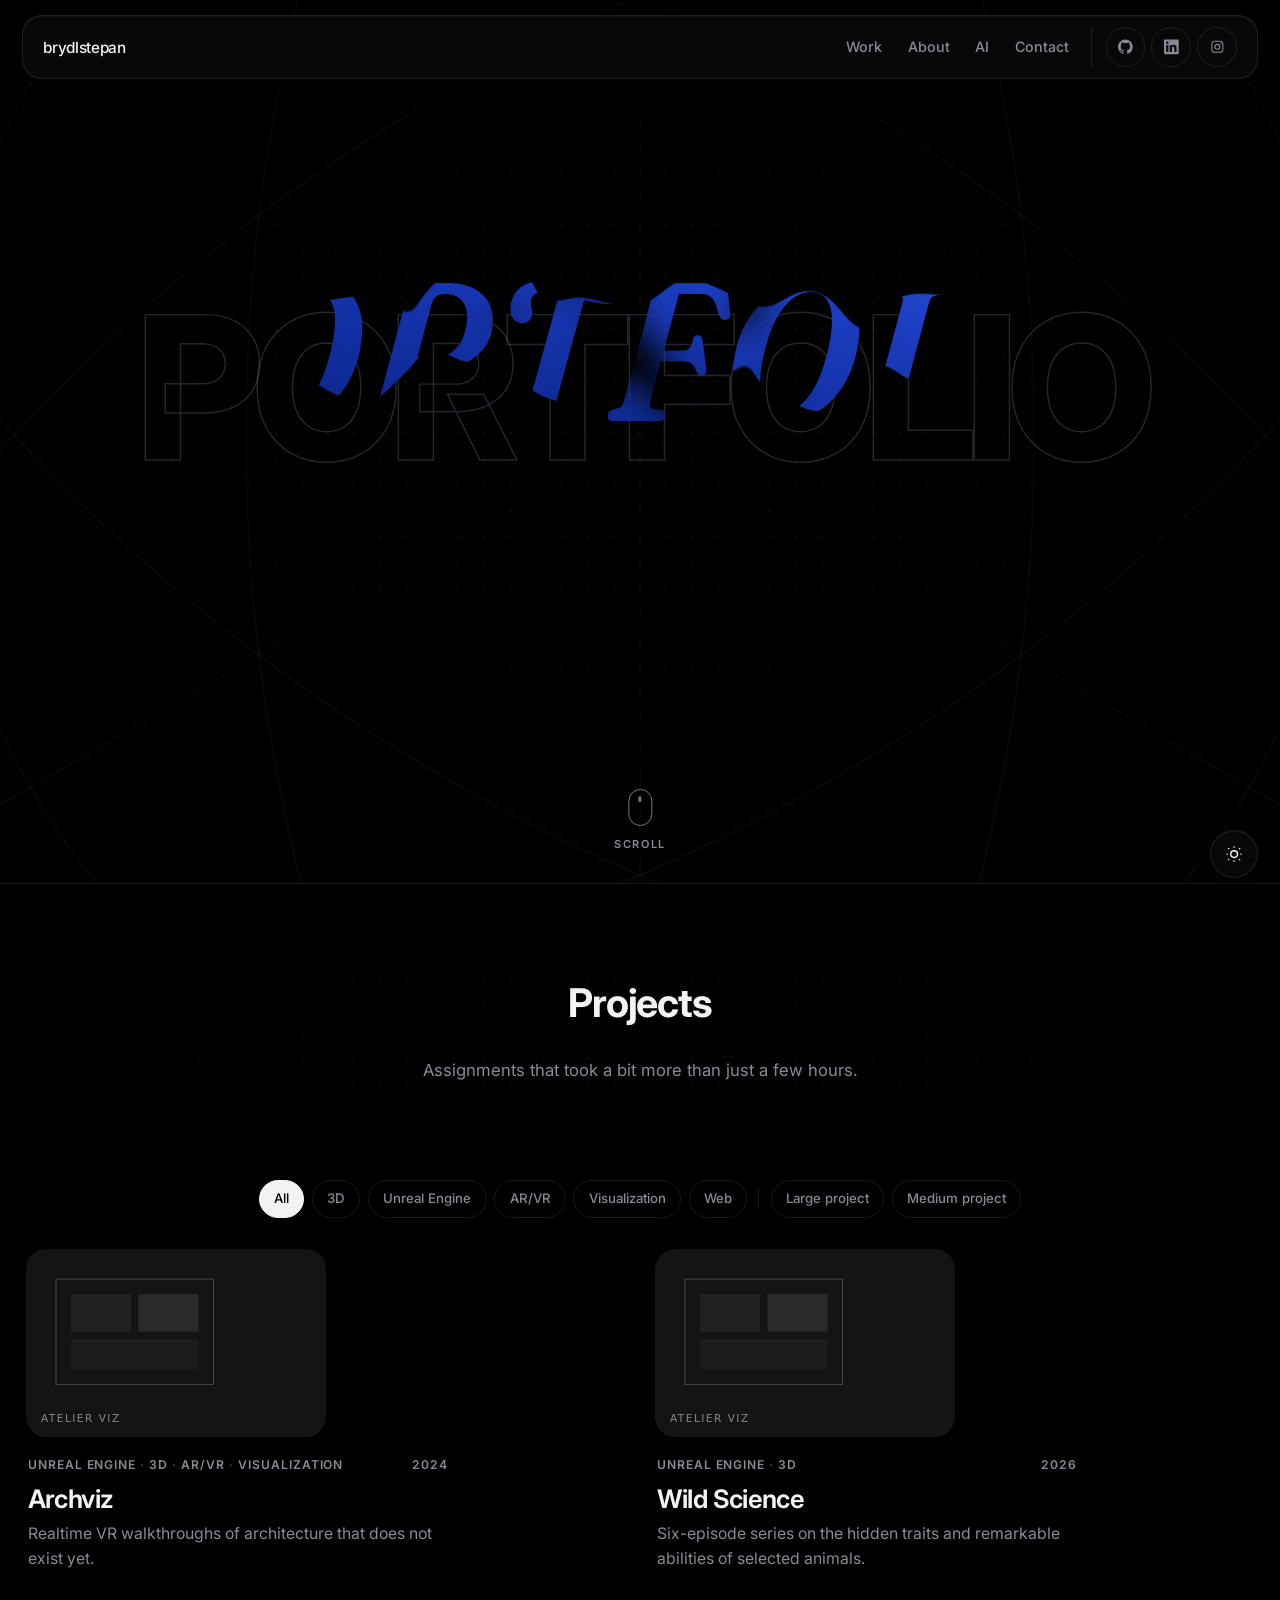
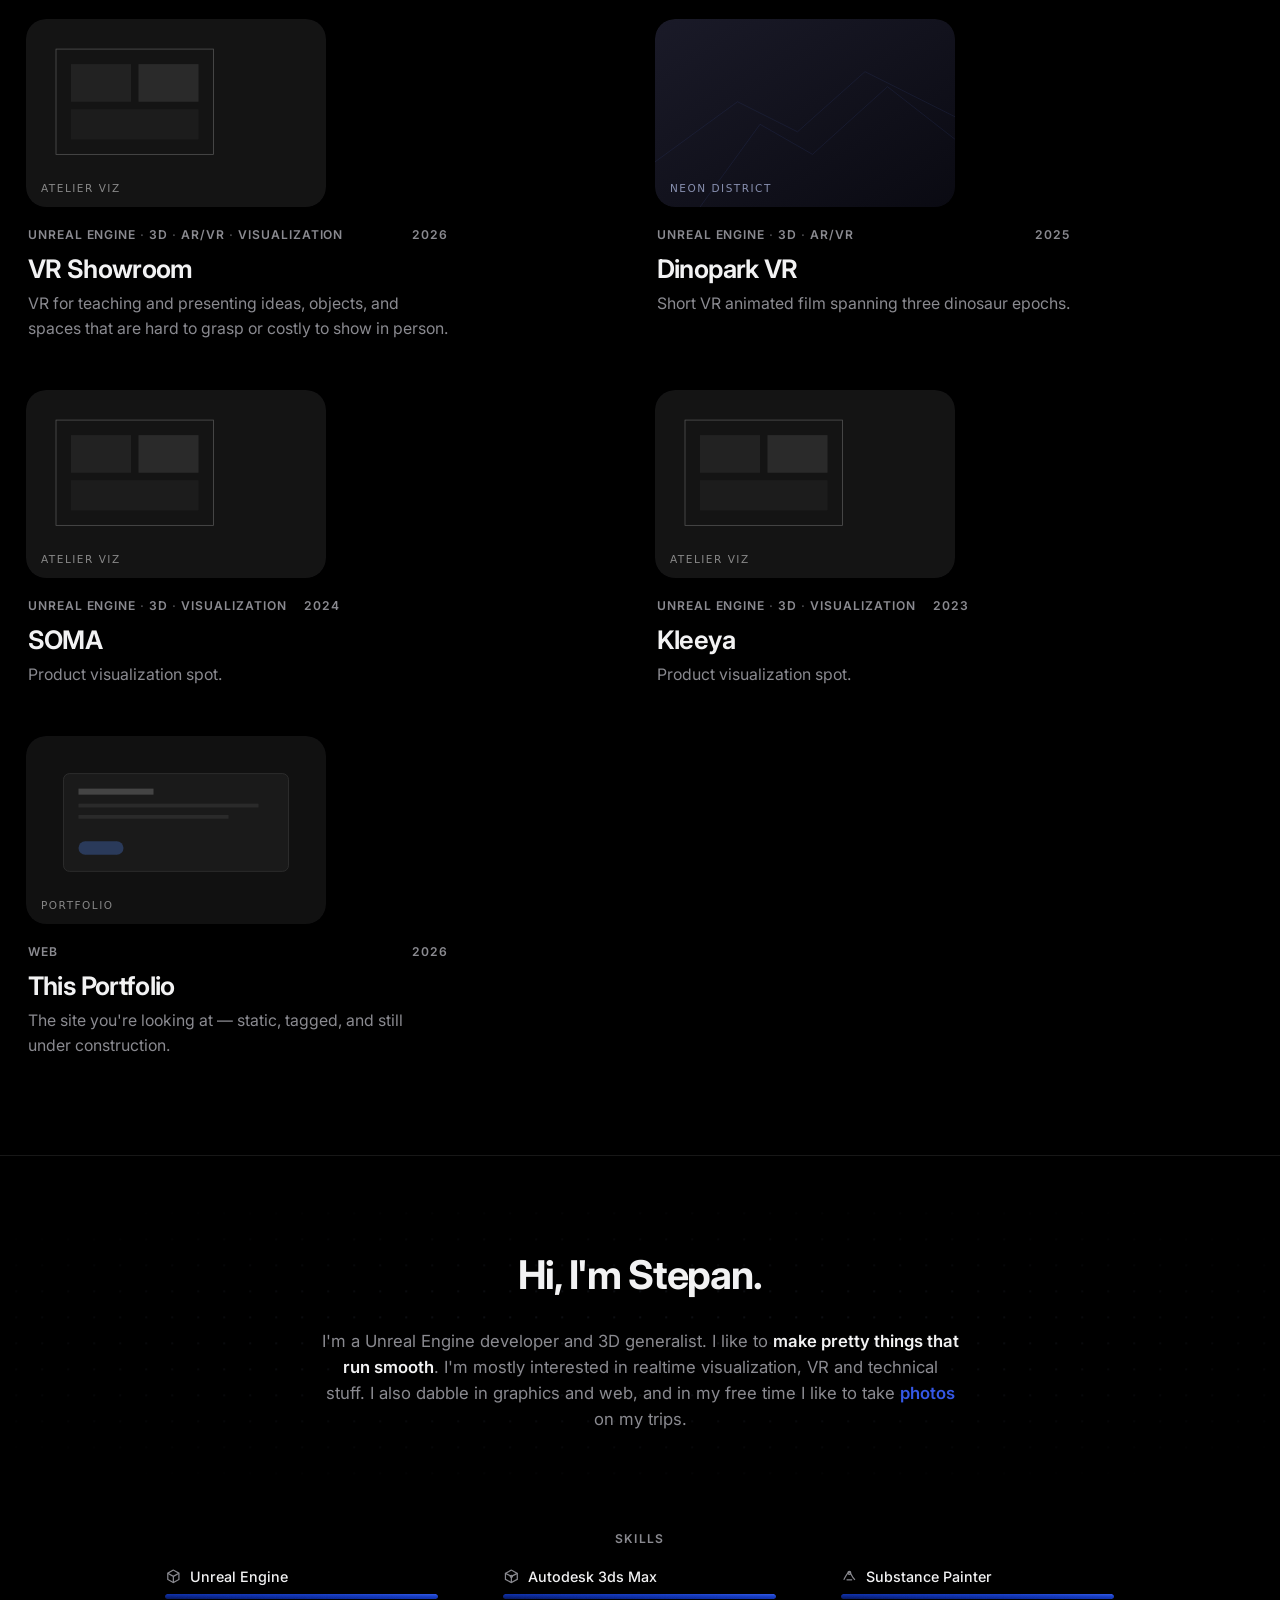
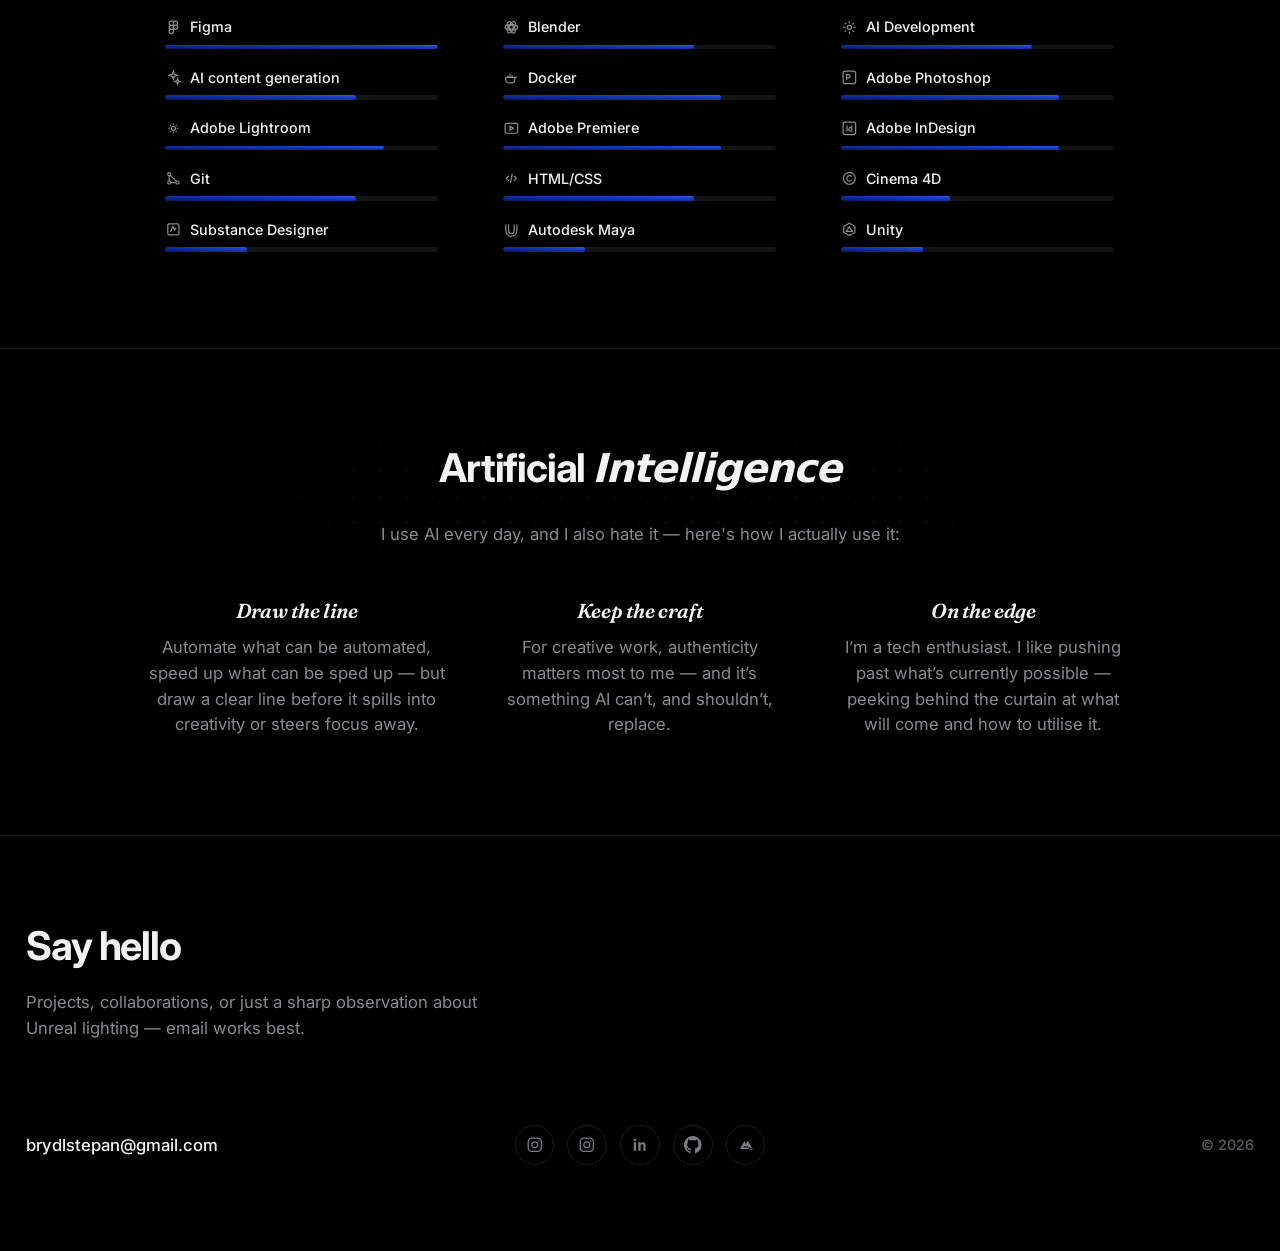
==== commit b768845e: "Refine about and AI sections, add project card reveals, and clean up unused assets. Update AI copy a" ====
--- a/index.html
+++ b/index.html
@@ -231,20 +231,9 @@
           <h2>Hi, I'm Stepan.</h2>
           <p class="section__lede" data-bind="about"></p>
         </div>
-        <div class="about-layout">
-          <div class="about-portrait">
-            <img
-              data-bind="portrait"
-              src="assets/about/portrait.png"
-              alt="Portrait of brydlstepan"
-              width="480"
-              height="480"
-            />
-          </div>
-          <div class="skills">
-            <h3 class="skills__title">Skills</h3>
-            <div class="skills-list" id="skills-list"></div>
-          </div>
+        <div class="skills">
+          <h3 class="skills__title">Skills</h3>
+          <div class="skills-list" id="skills-list"></div>
         </div>
       </div>
     </section>
@@ -255,7 +244,6 @@
           <h2 data-bind="ai-title">AI</h2>
           <p class="section__lede" data-bind="ai-lede"></p>
         </div>
-        <p class="prose ai-copy" data-bind="ai-text"></p>
         <div class="ai-list" id="ai-list"></div>
       </div>
     </section>
@@ -295,7 +283,7 @@
     </section>
   </main>
 
-  <div class="modal" id="project-modal" aria-hidden="true">
+  <div class="modal" id="project-modal" aria-hidden="true" inert>
     <div class="modal__backdrop"></div>
     <div class="modal__dialog" role="dialog" aria-modal="true" aria-labelledby="modal-title" tabindex="-1">
       <button class="modal__close" type="button" aria-label="Close project">
--- a/css/site.css
+++ b/css/site.css
@@ -94,6 +94,7 @@
 
 html {
   color-scheme: dark;
+  font-size: 110%;
   scroll-behavior: smooth;
   overflow-x: clip;
 }
@@ -131,16 +132,12 @@
 }
 
 /* Text-only links/buttons: underline draws left → right on hover */
-.btn,
-.brand,
-.contact-list a {
+.btn {
   position: relative;
   text-decoration: none;
 }
 
-.btn::after,
-.brand::after,
-.contact-list a::after {
+.btn::after {
   content: "";
   position: absolute;
   left: 0;
@@ -155,31 +152,14 @@
 }
 
 .btn:hover::after,
-.btn:focus-visible::after,
-.brand:hover::after,
-.brand:focus-visible::after,
-.contact-list a:hover::after,
-.contact-list a:focus-visible::after {
+.btn:focus-visible::after {
   transform: scaleX(1);
 }
 
 @media (prefers-reduced-motion: reduce) {
-  .btn::after,
-  .brand::after,
-  .contact-list a::after {
+  .btn::after {
     transition: none;
   }
-}
-
-.sr-only {
-  position: absolute;
-  width: 1px;
-  height: 1px;
-  padding: 0;
-  margin: -1px;
-  overflow: hidden;
-  clip: rect(0, 0, 0, 0);
-  border: 0;
 }
 
 /* ── Header ── */
@@ -215,11 +195,14 @@
   font-weight: 500;
   letter-spacing: -0.02em;
   flex-shrink: 0;
-}
-
-.brand__label {
-  color: var(--muted);
-  font-weight: 400;
+  text-decoration: none;
+  transition: color 0.2s;
+}
+
+.brand:hover,
+.brand:focus-visible {
+  color: var(--accent-bright);
+  outline: none;
 }
 
 .nav {
@@ -360,7 +343,7 @@
   flex-direction: column;
   align-items: center;
   text-align: center;
-  gap: 0.95rem;
+  gap: 1.75rem;
   margin-bottom: 5.5rem;
 }
 
@@ -389,7 +372,7 @@
   position: absolute;
   inset: 0;
   background-image: radial-gradient(
-    rgba(var(--accent-2-rgb), 0.95) 1.15px,
+    rgba(var(--accent-2-rgb), 1) 1.15px,
     transparent 1.15px
   );
   background-size: 26px 26px;
@@ -407,16 +390,6 @@
     rgba(0, 0, 0, 0.55) 32%,
     transparent 72%
   );
-}
-
-.eyebrow {
-  display: block;
-  font-size: 0.6875rem;
-  font-weight: 600;
-  letter-spacing: 0.1em;
-  text-transform: uppercase;
-  color: var(--muted);
-  margin-bottom: 0;
 }
 
 .section h2 {
@@ -549,7 +522,7 @@
   position: absolute;
   inset: 0;
   background-image: radial-gradient(
-    rgba(var(--accent-2-rgb), 0.95) 1.15px,
+    rgba(var(--accent-2-rgb), 1) 1.15px,
     transparent 1.15px
   );
   background-size: 26px 26px;
@@ -569,15 +542,6 @@
   );
 }
 
-.hero-mask-svg {
-  position: absolute;
-  inset: 0;
-  width: 100%;
-  height: 100%;
-  pointer-events: none;
-  z-index: 0;
-}
-
 .hero-wordmark {
   position: absolute;
   inset: 0;
@@ -806,6 +770,14 @@
   display: flex;
   flex-direction: column;
   gap: 1.1rem;
+  transform: translateY(2.25rem) scale(0.96);
+  transform-origin: center bottom;
+  transition: transform 0.42s cubic-bezier(0.16, 1, 0.3, 1) var(--reveal-delay, 0ms);
+  will-change: transform;
+}
+
+.project-card.is-revealed {
+  transform: translateY(0) scale(1);
 }
 
 .project-card:hover,
@@ -927,18 +899,13 @@
   margin-bottom: 2.75rem;
 }
 
-.ai-copy {
-  max-width: 40rem;
-  margin: 0 auto 4rem;
-  text-align: center;
-}
-
 .ai-list {
   display: grid;
   grid-template-columns: repeat(3, minmax(0, 1fr));
   gap: 1.75rem 2.5rem;
   max-width: 56rem;
   margin: 0 auto;
+  text-align: center;
 }
 
 .ai-item__title {
@@ -965,55 +932,26 @@
   max-width: 58ch;
 }
 
-.about-layout {
-  display: grid;
-  grid-template-columns: minmax(180px, 240px) minmax(0, 1fr);
-  gap: 2rem 3.5rem;
-  align-items: start;
-  width: 100%;
-  max-width: none;
-  margin: 0;
-}
-
-.about-portrait {
-  position: relative;
-  width: 100%;
-  max-width: 240px;
-  aspect-ratio: 1 / 1.08;
-  overflow: hidden;
-  pointer-events: none;
-  user-select: none;
-  justify-self: start;
-}
-
-.about-portrait img {
-  width: 100%;
-  height: 100%;
-  object-fit: cover;
-  object-position: center 8%;
-  display: block;
-  -webkit-mask-image: linear-gradient(
-    to bottom,
-    #000 0%,
-    #000 55%,
-    rgba(0, 0, 0, 0.7) 75%,
-    rgba(0, 0, 0, 0.25) 90%,
-    transparent 100%
-  );
-  mask-image: linear-gradient(
-    to bottom,
-    #000 0%,
-    #000 55%,
-    rgba(0, 0, 0, 0.7) 75%,
-    rgba(0, 0, 0, 0.25) 90%,
-    transparent 100%
-  );
-  filter: drop-shadow(0 16px 36px rgba(40, 70, 160, 0.16));
+#about .about-emphasis {
+  color: var(--text);
+  font-weight: 600;
+}
+
+#about .about-link {
+  color: var(--accent-bright);
+  font-weight: 600;
+  text-decoration: none;
+  transition: color 0.2s;
+}
+
+#about .about-link:hover,
+#about .about-link:focus-visible {
+  color: var(--accent-mid);
+  outline: none;
 }
 
 .skills {
   margin-top: 0.25rem;
-  justify-self: stretch;
   min-width: 0;
   container-type: inline-size;
   container-name: skills;
@@ -1026,31 +964,37 @@
   text-transform: uppercase;
   color: var(--muted);
   margin-bottom: 1rem;
+  text-align: center;
 }
 
 .skills-list {
   display: grid;
   grid-template-columns: repeat(2, minmax(0, 1fr));
-  gap: 1rem 1.3125rem;
-  max-width: none;
-  width: 100%;
+  gap: 1rem 1.584rem;
+  max-width: 56rem;
+  margin-inline: auto;
+  justify-items: center;
 }
 
 @container skills (min-width: 40rem) {
   .skills-list {
-    grid-template-columns: repeat(3, minmax(0, 1fr));
+    grid-template-columns: repeat(3, 1fr);
   }
 }
 
 .skill {
   display: flex;
   flex-direction: column;
+  align-items: flex-start;
   gap: 0.4rem;
+  width: min(100%, 15.5rem);
+  text-align: left;
 }
 
 .skill__label {
   display: inline-flex;
   align-items: center;
+  justify-content: flex-start;
   gap: 0.45rem;
   font-size: 0.8125rem;
   font-weight: 500;
@@ -1072,8 +1016,7 @@
 
 .skill__track {
   height: 4.5px;
-  width: 62.5%;
-  min-width: 8.4375rem;
+  width: 100%;
   border-radius: 999px;
   background: rgba(255, 255, 255, 0.08);
   overflow: hidden;
@@ -1100,29 +1043,6 @@
   font-size: 1rem;
   line-height: 1.7;
   color: var(--muted);
-}
-
-.contact-list {
-  display: flex;
-  flex-direction: column;
-  gap: 0.85rem;
-  margin-top: 1.5rem;
-}
-
-.contact-list a {
-  display: inline-flex;
-  align-items: center;
-  gap: 0.5rem;
-  font-size: 0.95rem;
-  font-weight: 500;
-  width: fit-content;
-  padding-bottom: 2px;
-  transition: color 0.2s;
-}
-
-.contact-list a:hover,
-.contact-list a:focus-visible {
-  outline: none;
 }
 
 /* ── Contact + footer ── */
@@ -1486,30 +1406,10 @@
     grid-template-columns: 1fr;
   }
 
-  .about-layout {
-    grid-template-columns: 1fr;
-    justify-items: center;
-    gap: 1.75rem;
-  }
-
-  .about-portrait {
-    width: min(100%, 200px);
-    justify-self: center;
-  }
-
-  .skills {
-    justify-self: stretch;
-    width: 100%;
-  }
-
   .ai-list {
     grid-template-columns: 1fr;
     gap: 1.35rem;
     text-align: center;
-  }
-
-  .skill__track {
-    width: 93.75%;
   }
 
   .site-contact__grid {
@@ -1626,6 +1526,11 @@
     transition: none;
   }
 
+  .project-card {
+    transform: none;
+    transition: none;
+  }
+
   .project-card:hover .project-card__media {
     transform: none;
   }
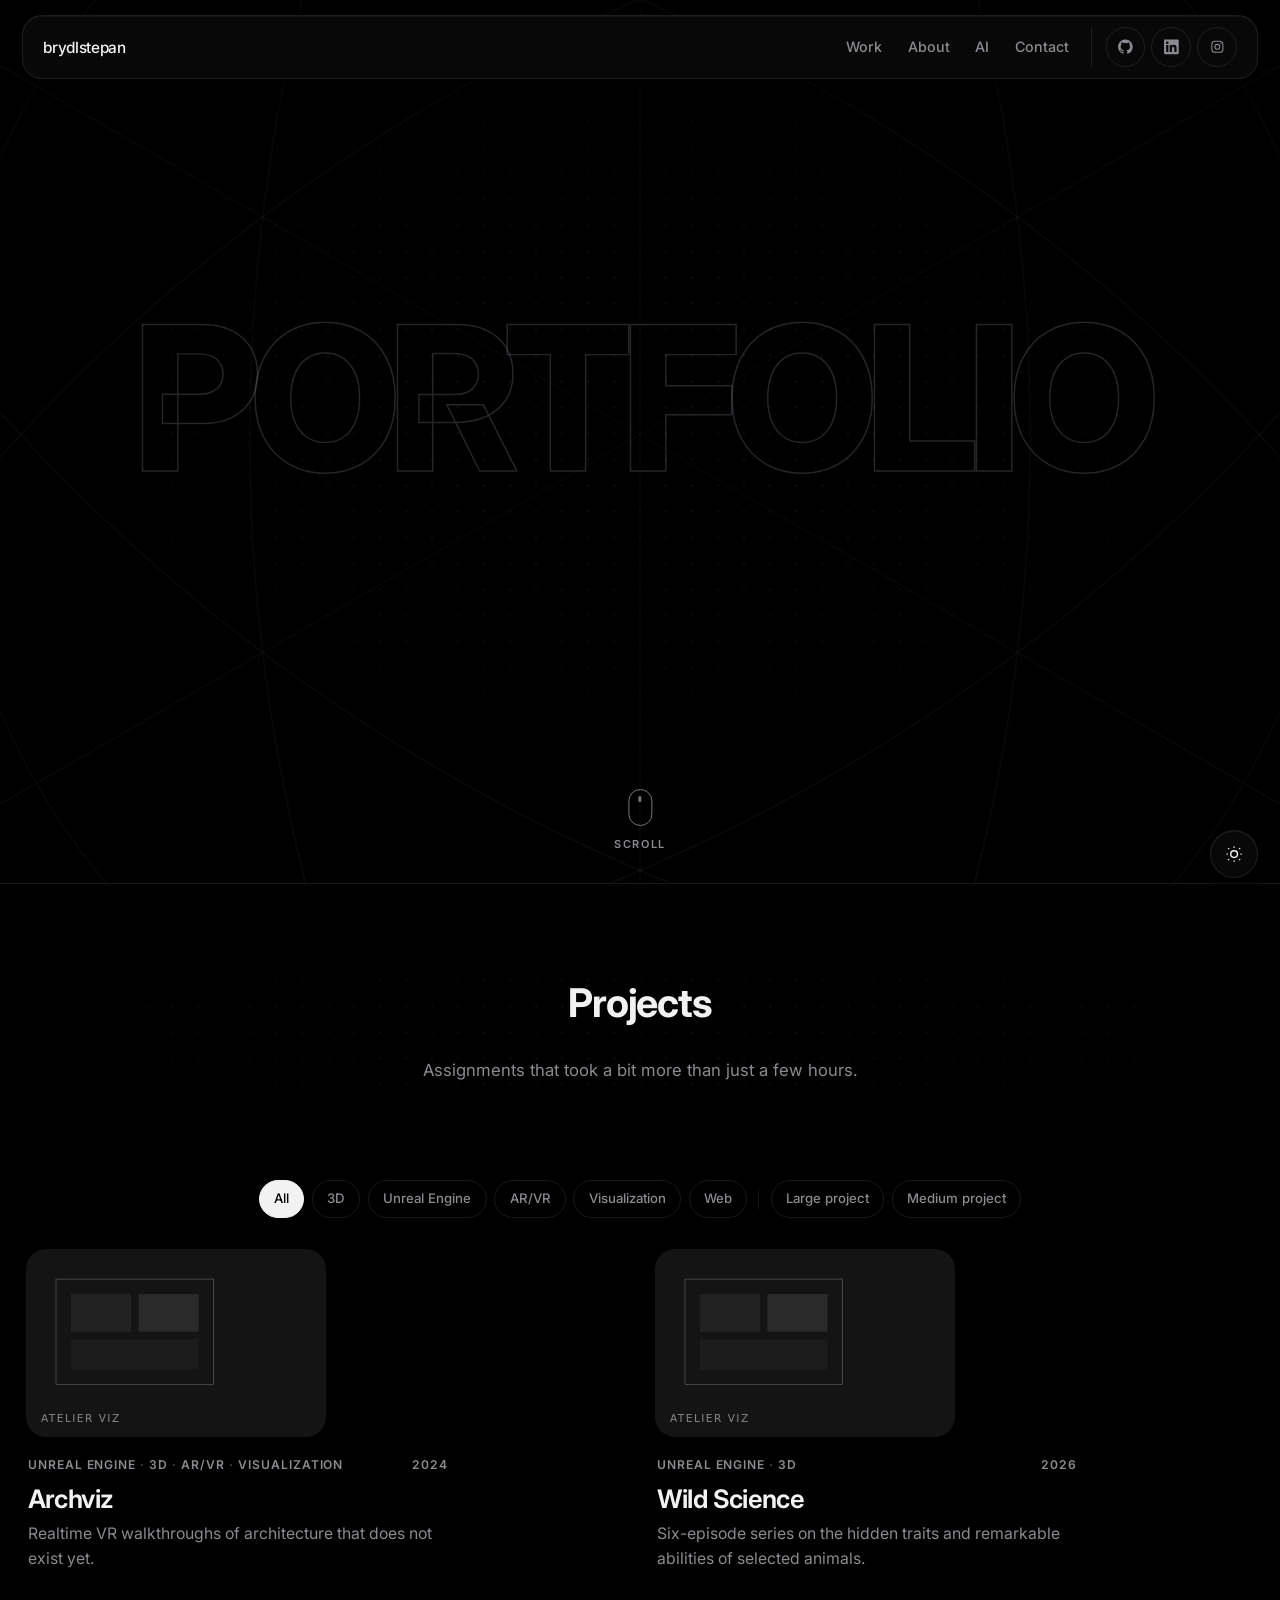
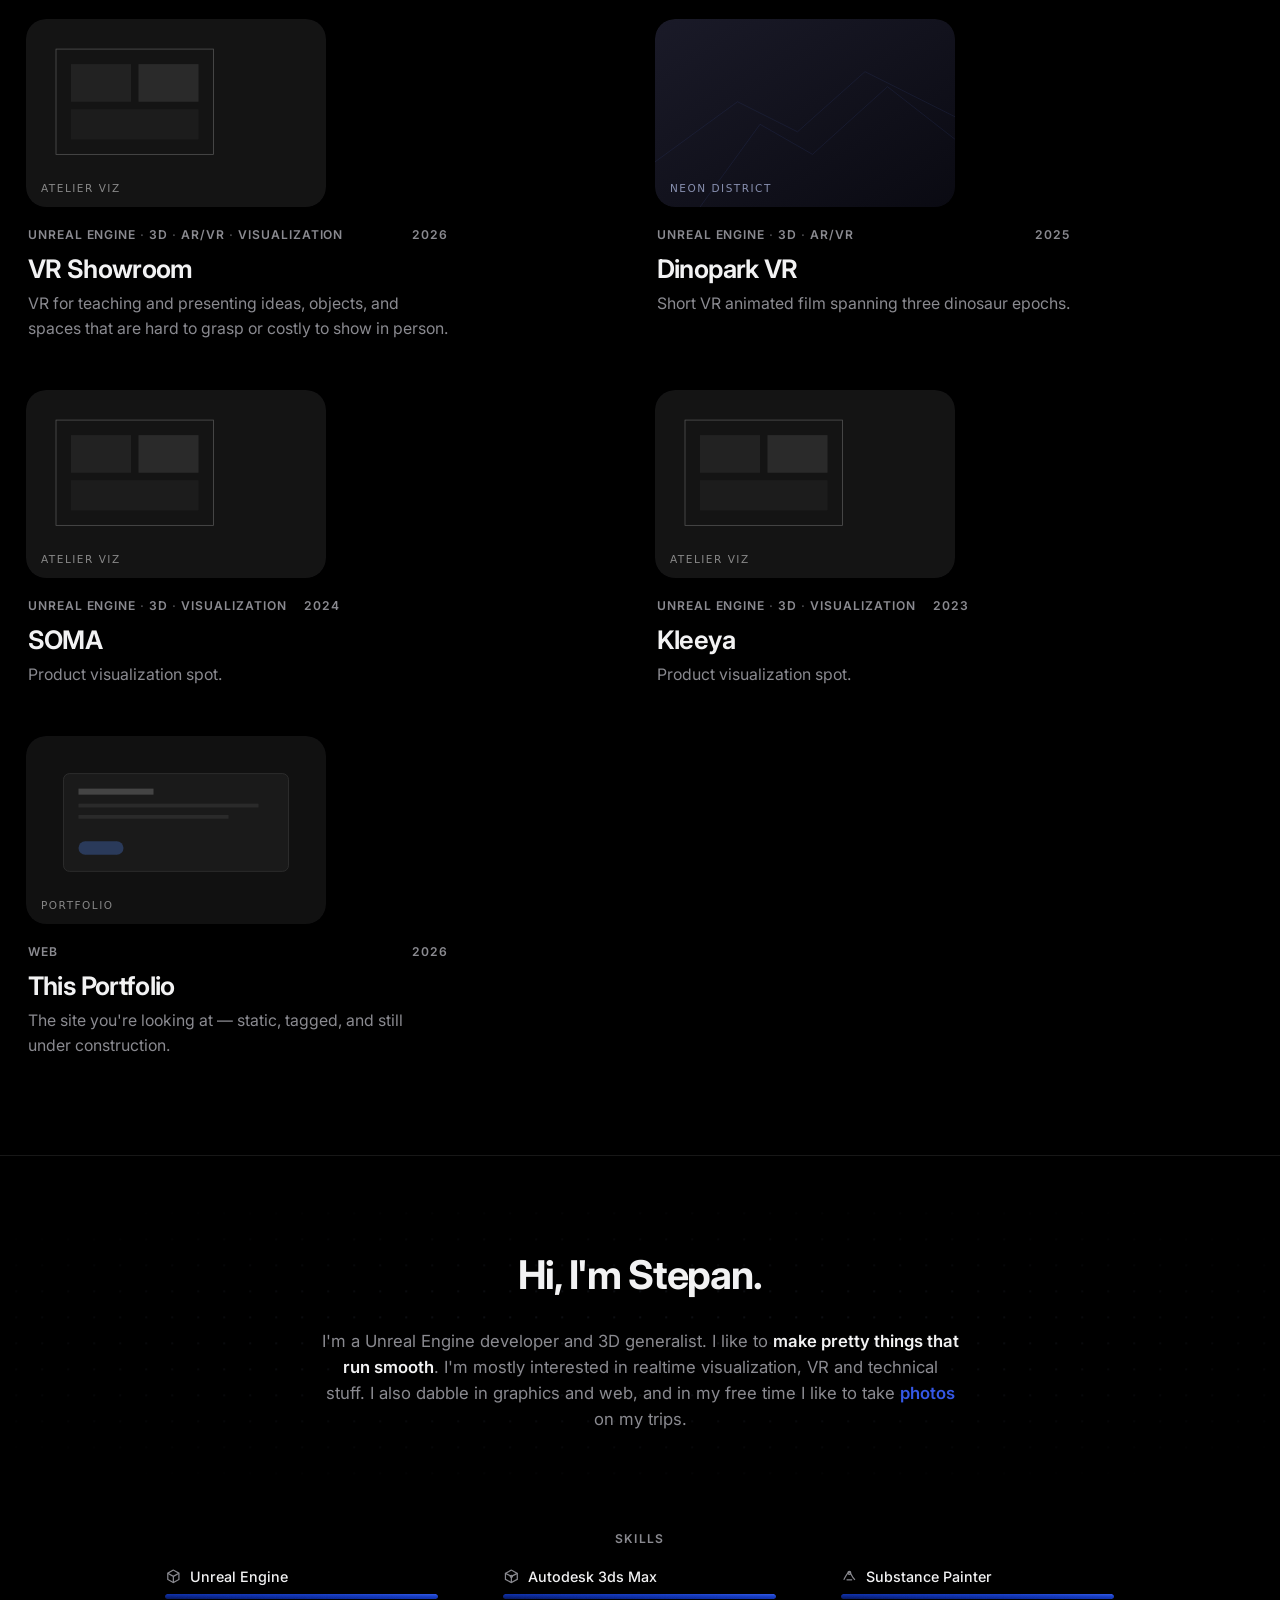
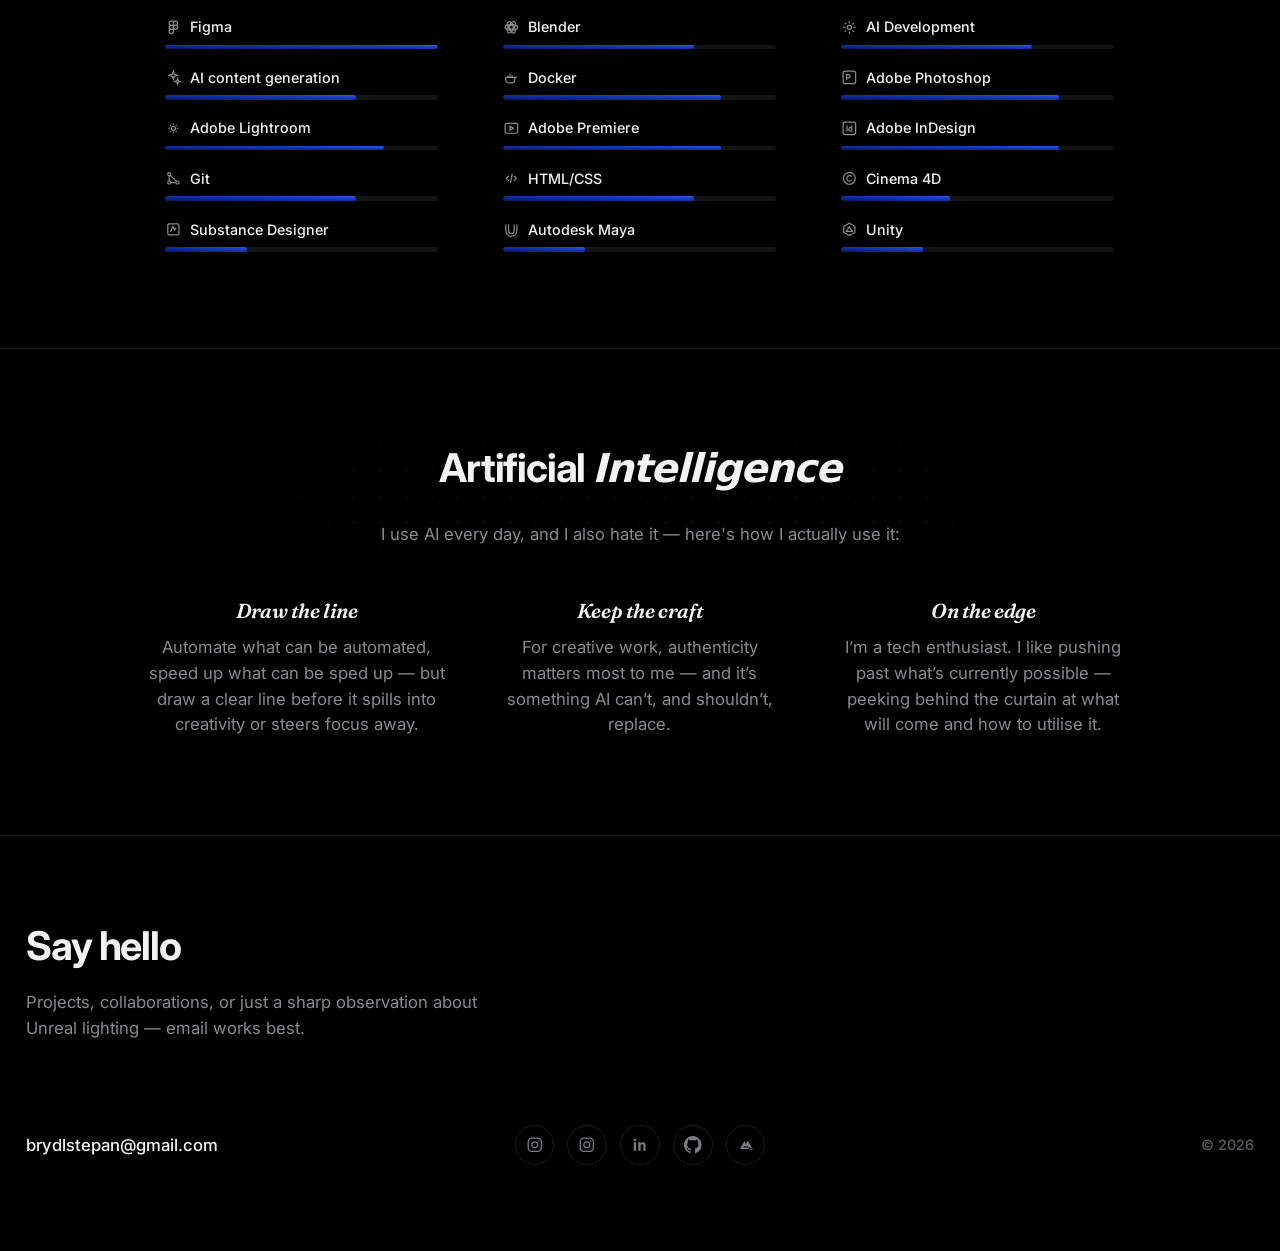
==== commit b26a7e0f: "Add content validator and static build that pre-renders content into dist/. Rendering moves into js/" ====
--- a/index.html
+++ b/index.html
@@ -299,6 +299,7 @@
     </div>
   </div>
 
+  <script src="js/render.js"></script>
   <script src="js/site.js"></script>
   <button class="theme-switch" type="button" aria-label="Switch to light theme">
     <svg class="theme-switch__sun" viewBox="0 0 24 24" fill="none" stroke="currentColor" stroke-width="1.75" aria-hidden="true">
